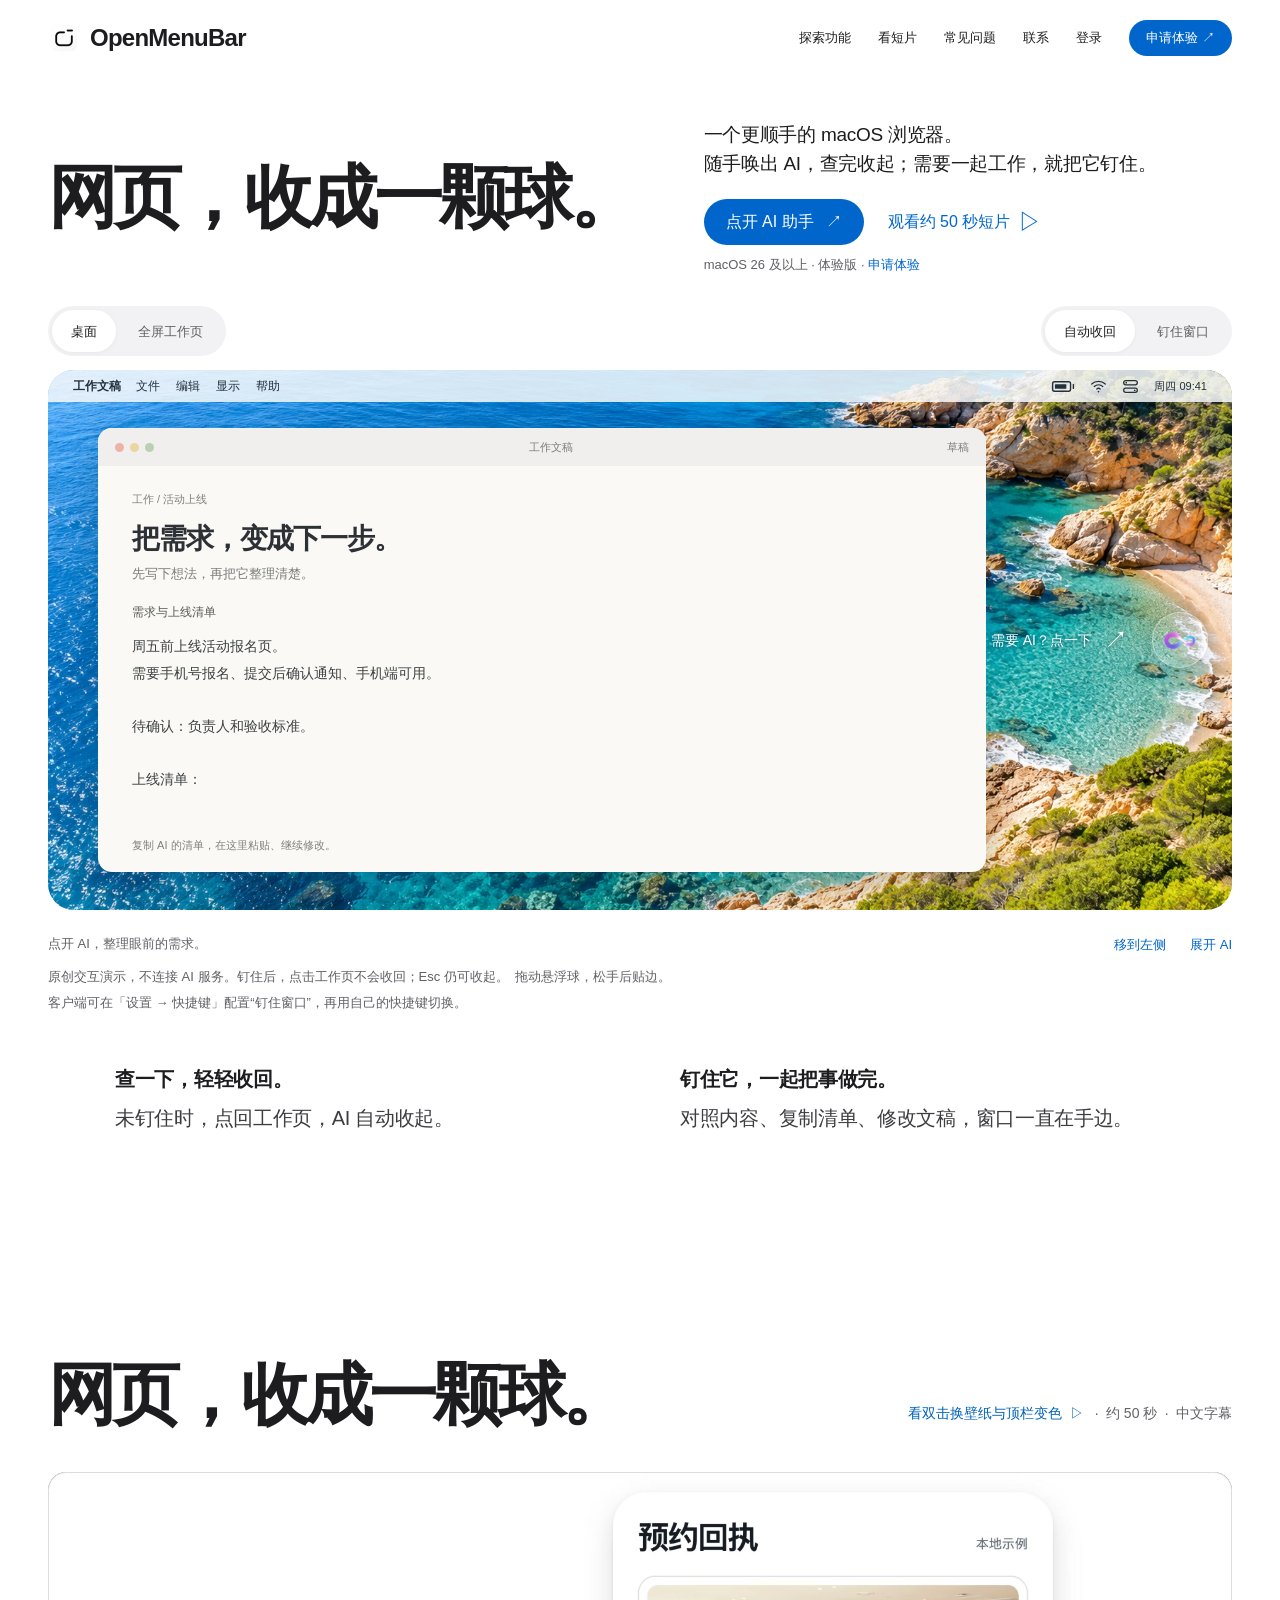
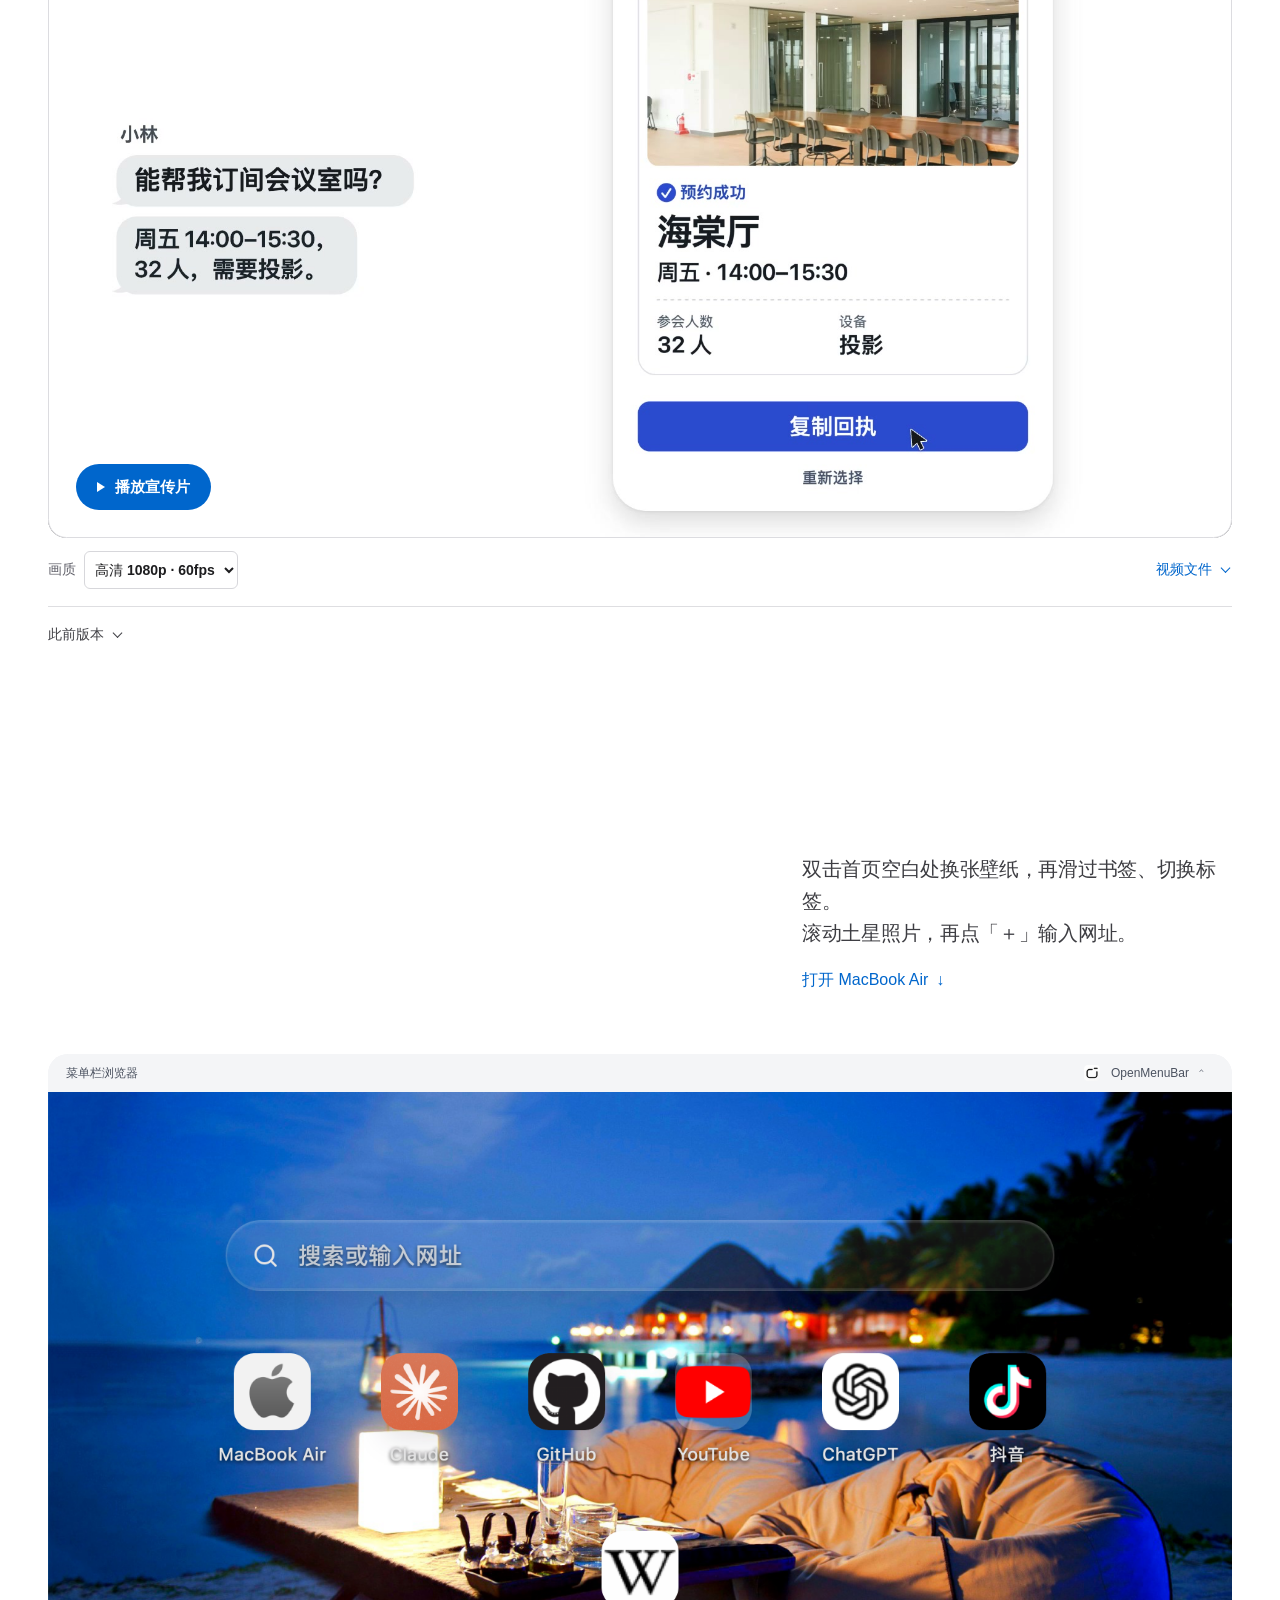
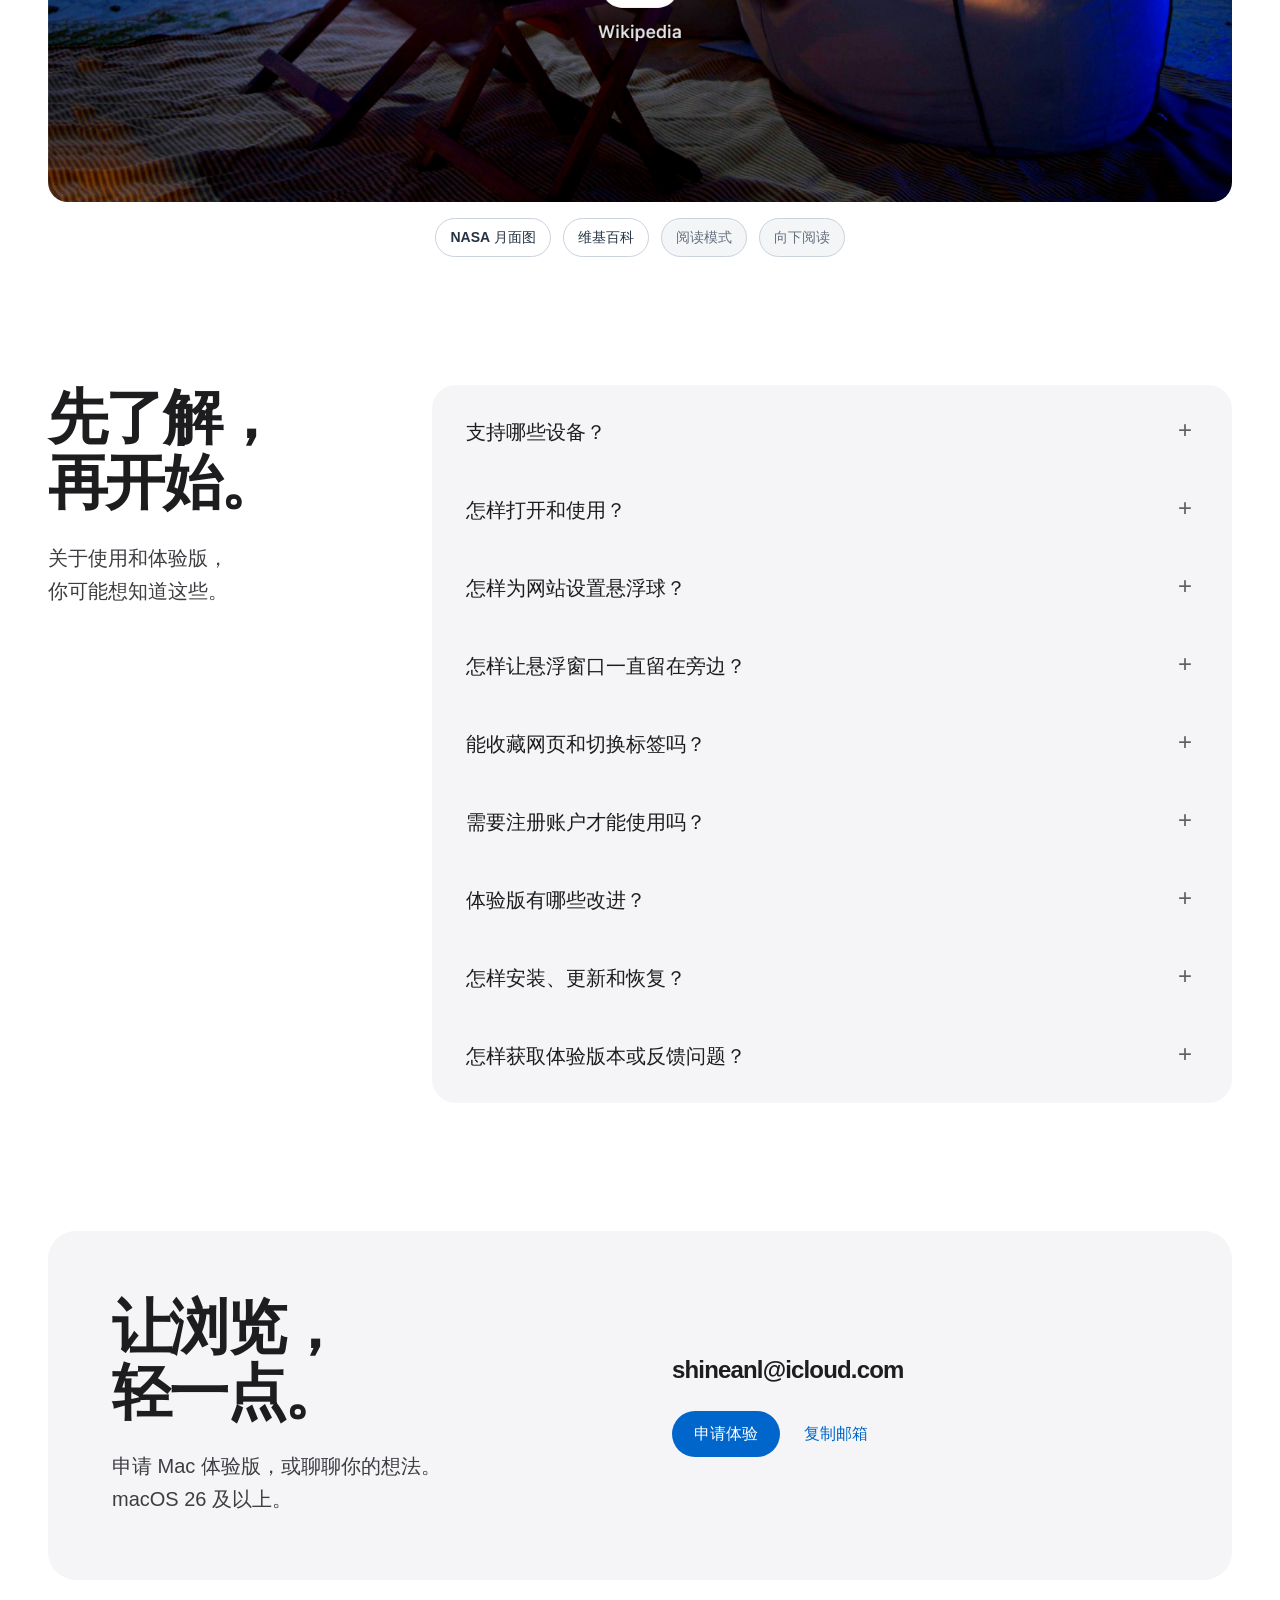
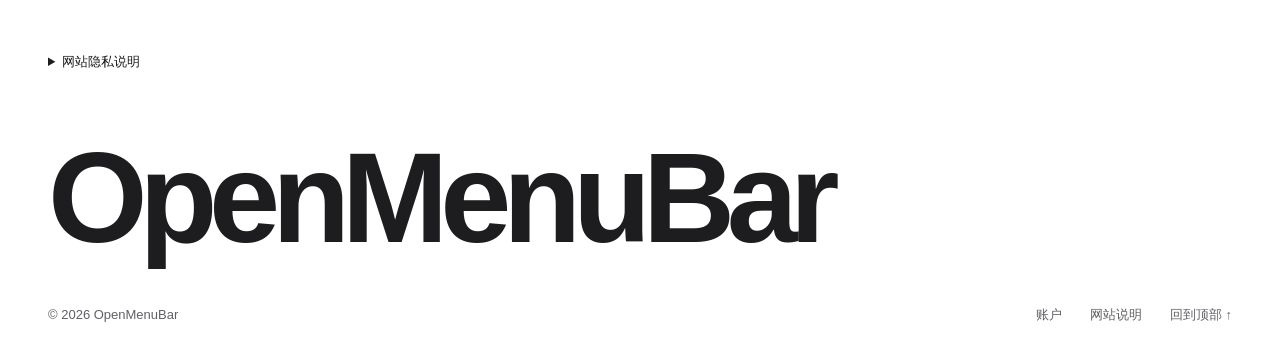
==== index.html @ 86520bb6 "Publish the new film and interactive wallpaper demo" ====
<!doctype html>
<html lang="zh-CN">
<head>
<meta charset="utf-8"><meta name="viewport" content="width=device-width,initial-scale=1">
<script>
// Only a clean-URL reload starts at the top. Hash links and back/forward keep
// the browser's normal behavior; restore its mode before user navigation.
(() => {
  if (location.hash || performance.getEntriesByType('navigation')[0]?.type !== 'reload' || !('scrollRestoration' in history)) return;
  const previous = history.scrollRestoration;
  history.scrollRestoration = 'manual';
  let guarded = true;
  const events = ['pointerdown','touchstart','keydown','wheel','pagehide'];
  const restore = () => {
    guarded = false;
    history.scrollRestoration = previous;
    events.forEach(name => window.removeEventListener(name, restore, true));
  };
  // Keep the reload guard through WebKit's deferred restoration, then release
  // it on the first user action or when leaving; no ongoing timer or scroll hook.
  events.forEach(name => window.addEventListener(name, restore, {capture:true,passive:true}));
  // Chromium can apply a saved reload offset before this head script runs.
  // Correct that one reload only; never override a hash or a user interaction.
  window.addEventListener('pageshow', event => {
    if (guarded && !event.persisted && !location.hash) window.scrollTo({top:0,left:0,behavior:'instant'});
  }, {once:true});
})();
</script>
<title>OpenMenuBar — 网页，收在手边。</title>
<meta name="description" content="一个更顺手的 macOS 浏览器。为常用站点配置悬浮球，需要时展开，用完收起；也可从菜单栏搜索、收藏与切换网页。">
<meta name="theme-color" content="#ffffff"><meta property="og:title" content="OpenMenuBar — 网页，收在手边。"><meta property="og:description" content="轻盈、顺手、少打扰的 macOS 浏览器。">
<link rel="icon" type="image/png" href="assets/app-icon.png?v=5"><meta name="robots" content="index,follow"><meta name="author" content="OpenMenuBar">
<style>
/* Interactive product fragments. These match the current app's visual language. */
.product-window{position:relative;margin:auto;background:#f4f5f7;border-radius:20px;overflow:hidden}
.demo-menubar{height:38px;display:flex;align-items:center;justify-content:space-between;padding:0 18px;background:#f4f5f7;color:#4b5260;font-size:12px}
.demo-menubar b{font-weight:500}.menu-trigger{display:flex;align-items:center;gap:9px;min-height:34px;background:transparent;border:0;border-radius:6px;padding:0 10px;font-size:12px}.menu-trigger:hover{background:#e4e7ec}.menu-trigger img{height:20px;width:20px}
.native-screen{position:relative;aspect-ratio:2.36;overflow:hidden;background:#f5f5f7}.demo-live{position:absolute;inset:0;overflow:hidden;background:#073b88 url('assets/wallpaper.jpg') center/cover no-repeat;transition:opacity .35s,transform .55s var(--ease)}
.native-screen.closed .demo-live{opacity:0;transform:translateY(-24px) scale(.98);pointer-events:none}.closed-label{position:absolute;inset:0;display:flex;align-items:center;justify-content:center;gap:14px;opacity:0;pointer-events:none;color:#526071;font-size:18px;transition:opacity .3s}.closed .closed-label{opacity:1}.closed-label img{width:40px}
.home-view{position:absolute;inset:0;display:flex;align-items:center;flex-direction:column;padding-top:var(--home-search-top,100px);z-index:6}.home-search{position:relative;isolation:isolate;width:min(560px,86%);height:48px;flex:none;display:flex;align-items:center;padding:0 22px 0 18px;gap:12px;border:1px solid rgba(255,255,255,.11);border-radius:24px;color:white;background:rgba(255,255,255,.02);background-image:linear-gradient(180deg,rgba(255,255,255,.025),rgba(255,255,255,.005));box-shadow:inset 0 1px 0 rgba(255,255,255,.05),inset 0 -1px 0 rgba(255,255,255,.08);transition:background-color 180ms ease,border-color 180ms ease,box-shadow 180ms ease} /* taste-skill-ignore: source-matched product UI inside data-ui; retains native surface treatment. */
.home-search::before{content:"";position:absolute;inset:0;z-index:-1;border-radius:inherit;pointer-events:none;background:rgba(255,255,255,.04);-webkit-backdrop-filter:blur(2px) saturate(118%);backdrop-filter:blur(2px) saturate(118%);box-shadow:0 8px 20px rgba(12,18,26,.12),inset 0 1px 1px rgba(255,255,255,.1),inset 0 -1px 1px rgba(0,0,0,.1)} /* taste-skill-ignore: source-matched product UI inside data-ui; retains native surface treatment. */
.home-search::after{content:"";position:absolute;inset:1px;border-radius:23px;pointer-events:none;background:linear-gradient(125deg,rgba(255,255,255,.05),transparent 38%,transparent 68%,rgba(255,255,255,.045));opacity:0;transition:opacity 180ms ease}.home-search>span{display:flex;width:18px;height:18px;flex:none;opacity:.82}.home-search svg{width:18px;height:18px;filter:drop-shadow(0 1px 2px #0006)}.home-search input{position:relative;z-index:1;background:transparent;border:0;outline:none;width:100%;height:100%;font:500 16px -apple-system,BlinkMacSystemFont,"PingFang SC",sans-serif;color:#fffffff5;caret-color:white;text-shadow:0 1px 3px #000b}.home-search input::placeholder{color:#ffffffd1;opacity:1;text-shadow:0 1px 3px #000a}.home-search:focus-within{border-color:#ffffff60;background-color:#ffffff0a;box-shadow:0 10px 26px #0c121a1f,inset 0 1px 1px #ffffff24}.home-search:focus-within::after{opacity:1} /* taste-skill-ignore: source-matched product UI inside data-ui; retains native surface treatment. */
.home-bookmarks{position:relative;width:min(580px,90%);display:flex;flex-wrap:wrap;align-items:flex-start;justify-content:center;gap:44px 16px;padding-top:14px;margin-top:28px}.home-bookmark{position:relative;flex:0 0 calc((100% - 80px)/6);min-width:0;border:0;background:transparent;color:white;padding:0;display:flex;align-items:center;flex-direction:column;gap:8px;font-size:12px;line-height:16px;text-shadow:0 1px 3px #000b;font-weight:500}.home-bookmark .icon-tile{width:52px;height:52px;flex:none;border-radius:14px;background:#ffffff38;display:grid;place-items:center;overflow:hidden;transform-origin:center bottom;box-shadow:0 8px 22px #1a162a1a}.home-bookmark img{display:block;width:100%;height:100%;border-radius:inherit;object-fit:cover;pointer-events:none}.home-bookmark:focus-visible{outline:0}.home-bookmark:focus-visible .icon-tile{outline:3px solid white;outline-offset:5px} /* taste-skill-ignore: source-matched product UI inside data-ui; retains native surface treatment. */
.demo-live.browsing .home-view{visibility:hidden;pointer-events:none}.demo-live.returning .home-view{visibility:visible;pointer-events:auto}.demo-live:not(.browsing) .demo-topbar,.demo-live:not(.browsing)>.preview-page{visibility:hidden}.demo-live.returning .home-search::before{-webkit-backdrop-filter:none;backdrop-filter:none} /* taste-skill-ignore: source-matched product UI inside data-ui; retains native surface treatment. */
.preview-page{position:absolute;inset:0;background:#fafbfe;display:flex;flex-direction:column;justify-content:center;align-items:center;text-align:center}.preview-page>.page-logo{width:54px;height:54px;border-radius:12px;object-fit:contain}.preview-page h3{font-size:28px;font-weight:600;letter-spacing:-.04em;margin:20px 0 12px}.preview-page p{font-size:15px;line-height:1.8;color:#526071;margin:0}.demo-query{border:1px solid #e4e8f0;background:white;border-radius:20px;color:#526071;font-size:14px;max-width:66%;width:470px;margin-top:24px;text-align:left;padding:18px} /* taste-skill-ignore: source-matched product UI inside data-ui; retains native surface treatment. */
.demo-topbar{position:absolute;top:0;left:0;right:0;height:32px;display:flex;align-items:flex-start;gap:12px;padding:4px 15px;background:#f4f6fbf5;border-bottom:1px solid #e5eaf3;z-index:4}.demo-topbar .home-return{border:0;background:#e8edf5;border-radius:50%;font-size:15px;width:25px;height:25px;flex:none;padding:0}.dock-rail{--unit:24;--gap:5;display:flex;align-items:flex-start;gap:calc(var(--gap)*1px);height:46px;width:182px;flex:none;position:relative}.dock-item{height:calc(var(--unit)*1.8px);width:calc(var(--unit)*1px);padding:0;border:0;background:transparent;position:relative;flex:none;isolation:isolate;transform-origin:0 0}.dock-bg{position:absolute;top:0;left:50%;width:calc(var(--unit)*1px);height:calc(var(--unit)*1px);transform:translateX(-50%);background:#e1e5edaa;border:1px solid #c9d2e355;border-radius:50%;z-index:-1;transform-origin:50% 0}.dock-item img{position:absolute;top:calc(var(--unit)*.166666px);left:50%;width:calc(var(--unit)*.666666px);height:calc(var(--unit)*.666666px);border-radius:22%;transform:translateX(-50%);object-fit:contain;transform-origin:50% 0}.dock-item::after{content:attr(data-name);position:absolute;top:calc(var(--unit)*1.74px);left:50%;transform:translateX(-50%) scaleX(var(--dock-inverse,1));font-size:12px;color:#52627c;opacity:0;white-space:nowrap;pointer-events:none;transition:opacity .2s}.dock-item:hover::after,.dock-item:focus-visible::after{opacity:1}.dock-flash{position:absolute;inset:0;border-radius:50%;background:white;opacity:0}.dock-item.pressed .dock-flash{animation:dockPress .2s ease-in-out}.demo-topbar .dock-rail,.demo-topbar .dock-item{height:calc(var(--unit)*1px)}.demo-topbar .dock-bg{top:calc(var(--unit)*.5px);transform:translate(-50%,-50%);transform-origin:50% 50%}.demo-topbar .dock-item img{transform-origin:50% 50%}.demo-tab{display:flex;align-items:center;gap:7px;max-width:180px;min-width:110px;height:26px;border-radius:16px;padding:0 13px;background:white;color:#314460;font-size:12px;box-shadow:0 1px 3px #20385912}.demo-tab img{width:15px;height:15px}.demo-tab small{margin-left:auto;color:#8b97ab} /* taste-skill-ignore: source-matched product UI inside data-ui; retains native surface treatment. */
.motion-preview{background:#f5f5f7;position:relative;overflow:hidden;color:#1d1d1f;border-radius:24px}.motion-chrome{padding:42px 48px 28px;min-height:210px;background:#e9ecf1;display:flex;align-items:flex-start;gap:28px;position:relative}.motion-chrome .dock-rail{--unit:70;--gap:14;width:480px;height:140px}.motion-chrome .dock-item::after{font-size:14px}.motion-tab-tray{flex:1;min-width:0;display:flex;gap:14px;margin-top:10px;overflow:hidden;align-items:center;min-height:58px}.motion-tab{white-space:nowrap;display:flex;align-items:center;gap:12px;padding:15px 24px;border-radius:30px;font-size:16px;background:white}.motion-tab img{width:25px;height:25px;object-fit:contain;border-radius:6px}.motion-plus{color:#677386;font-size:24px;flex:none}.motion-content{display:flex;justify-content:space-between;align-items:center;gap:30px;padding:48px;min-height:220px;background:#fafafa}.motion-content h3{font-size:32px;letter-spacing:-.035em;font-weight:600;margin:0 0 12px}.motion-content p{font-size:17px;line-height:1.75;color:#526071;margin:0}.motion-content .motion-logo{width:88px;height:88px;border-radius:22px;object-fit:contain}.motion-pointer{position:absolute;top:0;left:0;width:24px;height:33px;z-index:4;pointer-events:none;filter:drop-shadow(1px 2px 1px white);opacity:0;transform-origin:top left}.motion-pointer svg{display:block;width:100%;height:100%}.motion-tab-tray .motion-tab[hidden]{display:none} /* taste-skill-ignore: source-matched product UI inside data-ui; retains native surface treatment. */
.feature-view{width:100%;animation:chapterIn .45s var(--ease) backwards}.feature-view[hidden]{display:none}.feature-shot{display:block;width:100%;border-radius:14px}.small-home{max-width:none;aspect-ratio:1.94;object-fit:cover;object-position:top;margin:auto}.key-row{display:flex;gap:10px;align-items:center;justify-content:center;margin-bottom:32px}.key{display:inline-flex;align-items:center;justify-content:center;min-width:54px;height:52px;background:white;border:1px solid #e1e4eb;box-shadow:0 3px 0 #e1e4eb;border-radius:9px;font-size:21px}.key-row p{font-size:16px;margin-left:9px}.bookmark-strip{display:flex;gap:18px;justify-content:center;margin-bottom:32px}.bookmark{background:white;border-radius:16px;width:68px;height:68px;display:flex;align-items:center;justify-content:center}.bookmark img{width:48px;height:48px;object-fit:contain;border-radius:12px}.workspace{background:white;border-radius:14px;overflow:hidden}.inline-brand-row{display:flex;align-items:center;gap:13px;background:#e9edf4;padding:14px 20px}.inline-brand-row img{width:26px;height:26px;object-fit:contain;border-radius:6px}.mini-tabs{display:flex;gap:6px;padding:12px 18px;background:#f4f5f7}.mini-tabs button{font-size:15px;min-height:40px;border:0;background:transparent;border-radius:6px;padding:8px 16px}.mini-tabs button[aria-selected=true]{background:white;color:#0066cc}.workspace-page{padding:40px 30px;min-height:240px}.workspace-page h3{font-size:28px;letter-spacing:-.04em;margin:14px 0 12px}.workspace-page p{font-size:17px;line-height:1.8;color:#526071;margin:0}.slide-outgoing{pointer-events:none!important}.page-scrolling .home-search::before,.hero-offscreen .home-search::before{-webkit-backdrop-filter:none;backdrop-filter:none} /* taste-skill-ignore: source-matched product UI inside data-ui; retains native surface treatment. */
@keyframes dockPress{0%,100%{opacity:0}18%{opacity:.3}}@keyframes chapterIn{from{opacity:0;transform:translateY(12px)}to{opacity:1;transform:none}}
@media(max-width:760px){.product-window{border-radius:14px}.native-screen{aspect-ratio:1.3}.demo-live{background-position:54% center}.home-search{width:86%;height:42px;padding:0 14px;gap:9px}.home-search input{font-size:14px}.home-bookmarks{gap:32px 16px;margin-top:22px}.home-bookmark{flex-basis:calc((100% - 48px)/4);font-size:11px;gap:7px}.home-bookmark .icon-tile{width:42px;height:42px;border-radius:11px}.demo-menubar{font-size:10px;padding:0 9px}.demo-menubar b{font-size:10px}.menu-trigger{font-size:10px;gap:4px;padding:0 4px;min-height:36px}.menu-trigger img{width:17px;height:17px}.demo-topbar{height:36px;padding:6px 8px;gap:6px}.demo-topbar .dock-rail{--unit:20;--gap:4;width:140px}.demo-topbar .home-return{width:24px;height:24px;font-size:14px}.demo-tab{font-size:10px;min-width:68px;height:24px;padding:0 8px;gap:4px}.demo-tab img{width:12px;height:12px}.preview-page>.page-logo{width:36px;height:36px;border-radius:9px}.preview-page h3{font-size:21px;margin:13px 0 9px;max-width:90%}.preview-page p{font-size:12px;max-width:87%}.demo-query{padding:10px;font-size:11px;margin-top:14px;max-width:84%;border-radius:13px}.closed-label{font-size:14px}.closed-label img{width:30px}.motion-preview{border-radius:18px}.motion-chrome{padding:28px 20px 20px;gap:10px;flex-wrap:wrap;min-height:190px}.motion-chrome .dock-rail{--unit:40;--gap:9;width:285px;height:88px}.motion-chrome .dock-item::after{font-size:12px}.motion-tab-tray{flex-basis:100%;margin:0;min-height:40px;padding-left:3px}.motion-tab{font-size:13px;padding:9px 14px}.motion-tab img{width:18px;height:18px}.motion-content{padding:28px 24px;gap:16px;min-height:180px}.motion-content h3{font-size:23px;line-height:1.25}.motion-content p{font-size:14px}.motion-content .motion-logo{width:48px;height:48px;border-radius:12px}.key-row{margin-bottom:24px;gap:8px;flex-wrap:wrap}.key-row p{font-size:13px;margin-left:4px}.key{min-width:44px;height:44px;font-size:18px}.bookmark{width:52px;height:52px}.bookmark img{width:38px;height:38px}.bookmark-strip{gap:14px;margin-bottom:24px}.workspace-page{padding:28px 22px;min-height:220px}.workspace-page h3{font-size:24px}.workspace-page p{font-size:15px}.small-home{aspect-ratio:1.45}}
@media(prefers-reduced-motion:reduce){.demo-live,.home-view,.dock-item,.dock-item img,.dock-bg,.motion-tab-tray,.closed-label{transition:none!important}.motion-pointer{display:none!important}.feature-view{animation:none}}
</style>
<link rel="canonical" href="https://funning0423.github.io/openmenubar-site/"><meta property="og:url" content="https://funning0423.github.io/openmenubar-site/"><meta property="og:type" content="website"><meta property="og:locale" content="zh_CN"><meta property="og:image" content="https://funning0423.github.io/openmenubar-site/assets/wallpaper-poster.jpg?v=328a9021fe"><meta property="og:image:alt" content="OpenMenuBar 产品短片：随手唤出 AI，钉住窗口，继续工作。"><meta name="twitter:card" content="summary_large_image"><link rel="stylesheet" href="refresh.css?v=16"><link rel="stylesheet" href="assets/film-player.css?v=08c5ec2693">
<link rel="stylesheet" href="assets/orb-demo.css?v=54">
<link rel="stylesheet" href="assets/moon-preview.css?v=f412bdb12c">
</head>
<body id="top">
<noscript><style>.copy-email,[data-orb-open],.orb-scene-controls,.orb-demo-controls,.orb-launcher,.orb-invitation,.orb-pin-help{display:none}</style><p class="noscript-notice wrap">当前为静态预览。仍可观看短片、阅读功能和通过邮箱申请体验。</p></noscript>
<a class="skip" href="#main">跳到正文</a>
<div class="wrap"><header><a class="brand" href="#top" aria-label="OpenMenuBar 首页"><img src="assets/app-icon.png?v=5" alt="" width="33" height="33">OpenMenuBar</a><nav aria-label="主导航"><a class="desktop-nav" href="#features">探索功能</a><a href="#film">看短片</a><a class="desktop-nav" href="#faq">常见问题</a><a class="desktop-nav" href="#contact">联系</a><a href="https://openmenubar-mac.funning0423.chatgpt.site/account" target="_top">登录</a><a class="nav-cta desktop-nav" href="mailto:shineanl@icloud.com?subject=OpenMenuBar%20%E4%BD%93%E9%AA%8C%E7%94%B3%E8%AF%B7">申请体验 ↗</a></nav></header></div>
<main id="main">
<section class="hero orb-hero wrap" aria-labelledby="hero-title">
  <div class="entry hero-heading"><h1 id="hero-title"><span>网页，</span><wbr><span>收成一颗球。</span></h1><div class="hero-copy">
    <p class="intro">一个更顺手的 macOS 浏览器。<br>随手唤出 AI，查完收起；需要一起工作，就把它钉住。</p>
    <div class="actions"><button class="button" type="button" data-orb-open>点开 AI 助手 <span aria-hidden="true">↗</span></button><a class="text-link" href="#film">观看约 50 秒短片 <span class="play-symbol" aria-hidden="true">▷</span></a></div>
    <p class="release-note">macOS 26 及以上 · 体验版 · <a href="#contact">申请体验</a></p>
  </div></div>
  <div class="orb-scene-controls" aria-label="演示控制">
    <div class="orb-control-group" role="group" aria-label="工作场景"><button type="button" data-orb-scene="desktop" aria-pressed="true">桌面</button><button type="button" data-orb-scene="fullscreen" aria-pressed="false">全屏工作页</button></div>
    <div class="orb-control-group" role="group" aria-label="窗口行为"><button type="button" data-orb-mode="auto" aria-pressed="true">自动收回</button><button type="button" data-orb-mode="pinned" aria-pressed="false">钉住窗口</button></div>
  </div>
  <div class="orb-stage" id="orb-stage" data-ui data-orb-state="closed" data-orb-side="right" data-orb-scene="desktop" data-orb-pinned="false" aria-label="在工作场景中使用悬浮 AI 网页">
    <div class="orb-desktop-bar" aria-hidden="true"><div class="orb-menu-left"><span class="orb-menu-app">工作文稿</span><span class="orb-menu-items"><span>文件</span><span>编辑</span><span>显示</span><span>帮助</span></span></div><div class="orb-menu-status"><svg viewBox="0 0 24 18" class="orb-battery"><rect x="1" y="4" width="19" height="10" rx="2"/><path d="M23 7v4"/><rect x="3.5" y="6.5" width="12" height="5" rx=".6" fill="currentColor" stroke="none"/></svg><svg viewBox="0 0 20 20"><path d="M2 7a12 12 0 0 1 16 0M5 10a7.5 7.5 0 0 1 10 0M8 13a3 3 0 0 1 4 0"/><circle cx="10" cy="16" r="1" fill="currentColor" stroke="none"/></svg><svg viewBox="0 0 20 20"><rect x="2" y="3" width="16" height="5" rx="2.5"/><circle cx="5" cy="5.5" r="1" fill="currentColor" stroke="none"/><rect x="2" y="12" width="16" height="5" rx="2.5"/><circle cx="15" cy="14.5" r="1" fill="currentColor" stroke="none"/></svg><span class="orb-menu-time">周四 09:41</span></div></div>
    <section class="orb-document" id="orb-document" aria-label="可编辑的工作文稿">
      <div class="orb-work-chrome"><span class="orb-window-dots" aria-hidden="true"><i></i><i></i><i></i></span><span>工作文稿</span><span>草稿</span></div>
      <div class="orb-work-content"><p class="orb-work-breadcrumb">工作 / 活动上线</p><h2>把需求，变成下一步。</h2><p class="orb-work-intro">先写下想法，再把它整理清楚。</p>
        <label for="orb-draft" class="orb-draft-label">需求与上线清单</label>
        <textarea id="orb-draft" spellcheck="false" aria-label="可编辑的需求与上线清单">周五前上线活动报名页。
需要手机号报名、提交后确认通知、手机端可用。

待确认：负责人和验收标准。

上线清单：
</textarea>
        <p class="orb-work-footer">复制 AI 的清单，在这里粘贴、继续修改。</p>
      </div>
    </section>
    <button type="button" class="orb-launcher" id="orb-launcher" aria-label="展开 ChatGPT 对话演示" aria-controls="orb-web" aria-expanded="false"><span class="orb-glyph" aria-hidden="true"></span></button>
    <span class="orb-invitation" aria-hidden="true">需要 AI？点一下 <span>↗</span></span>
    <div class="orb-shell" id="orb-web" role="region" aria-label="ChatGPT 移动网页结构演示" aria-hidden="true" hidden inert>
      <div class="orb-chat-header"><strong>ChatGPT <span aria-hidden="true">⌄</span></strong><span class="orb-chat-mark" aria-hidden="true">演示对话</span></div>
      <div class="orb-reading" id="orb-reading" tabindex="0" aria-label="可滚动的原创 AI 对话">
        <div class="orb-conversation" id="orb-conversation">
          <div class="orb-message orb-message-user"><p>周五前上线活动报名页，需要手机号报名、确认通知和手机适配。把需求整理成上线清单，并列出待确认的问题。</p></div>
          <div class="orb-message orb-message-assistant"><div id="orb-copy-source"><p>可以，先把需求拆成四项：</p>
            <ol id="orb-checklist"><li><strong>页面内容</strong><span>时间、地点与报名说明。</span></li><li><strong>报名表单</strong><span>手机号必填与格式校验。</span></li><li><strong>成功通知</strong><span>确认文案与发送方式。</span></li><li><strong>上线验收</strong><span>检查手机端报名全流程。</span></li></ol>
            <h3>上线前再确认</h3><ul><li>各项任务由谁负责？</li><li>报名数据保存在哪里？</li><li>具体上线时间和验收人是谁？</li></ul>
            </div><button type="button" id="orb-copy" class="orb-copy" aria-label="复制上线清单"><svg viewBox="0 0 24 24" aria-hidden="true" fill="none" stroke="currentColor" stroke-width="1.6"><rect x="8" y="8" width="12" height="13" rx="2"/><path d="M16 8V5a2 2 0 0 0-2-2H5a2 2 0 0 0-2 2v9a2 2 0 0 0 2 2h3"/></svg><span>复制清单</span></button>
          </div>
        </div>
      </div>
      <form class="orb-composer" id="orb-chat-form"><label for="orb-chat-input" class="visually-hidden">补充需求，保存到演示对话</label><textarea id="orb-chat-input" rows="1" placeholder="补充需求…" maxlength="600" aria-describedby="orb-demo-note"></textarea><button type="submit" id="orb-send" aria-label="发送到演示对话" disabled><svg viewBox="0 0 24 24" aria-hidden="true" fill="none" stroke="currentColor" stroke-width="2" stroke-linecap="round" stroke-linejoin="round"><path d="M12 19V5M6 11l6-6 6 6"/></svg></button></form>
    </div>
  </div>
  <div class="orb-demo-controls"><p id="orb-demo-status" role="status" aria-live="polite">点开 AI，整理眼前的需求。</p><div><button type="button" id="orb-side">移到左侧</button><button type="button" id="orb-toggle">展开 AI</button></div></div>
  <p class="orb-demo-note" id="orb-demo-note">原创交互演示，不连接 AI 服务。钉住后，点击工作页不会收回；Esc 仍可收起。<span class="orb-drag-note">拖动悬浮球，松手后贴边。</span></p>
  <p class="orb-pin-help">客户端可在「设置 → 快捷键」配置“钉住窗口”，再用自己的快捷键切换。</p>
  <noscript><p class="orb-static-note">当前显示静态预览。你仍可观看短片、阅读功能，或<a href="#contact">申请体验</a>。</p></noscript>
</section>
<div class="orb-benefits wrap"><p><strong>查一下，轻轻收回。</strong>未钉住时，点回工作页，AI 自动收起。</p><p><strong>钉住它，一起把事做完。</strong>对照内容、复制清单、修改文稿，窗口一直在手边。</p></div>

<section class="film-section" id="film" aria-labelledby="film-title">
<div class="film-inner wrap">
  <div class="film-heading">
    <h2 class="reveal" id="film-title">网页，收成一颗球。</h2>
    <p><button class="film-chapter" type="button" data-film-chapter="24.54">看双击换壁纸与顶栏变色 <span aria-hidden="true">▷</span></button><span aria-hidden="true"> · </span>约 50 秒<span aria-hidden="true"> · </span>中文字幕</p>
  </div>
  <div class="film-shell reveal">
    <video id="product-film" data-opening-duration="4.173857" data-ai-end="21.905286" data-duration-label="约 50 秒" controls playsinline webkit-playsinline preload="none" poster="assets/wallpaper-poster.jpg?v=328a9021fe" aria-label="OpenMenuBar 宣传片。打开悬浮网页预约会议室，双击更换首页壁纸，再滑过书签、切换网页，看土星环影从顶栏下穿过。"><source src="assets/openmenubar-wallpaper-hd.mp4?v=0477f7392b" data-desktop-src="assets/openmenubar-wallpaper-4k.mp4?v=a91fa8672d" data-mobile-src="assets/openmenubar-wallpaper-hd.mp4?v=0477f7392b" type="video/mp4"><track kind="subtitles" src="assets/wallpaper.zh.vtt?v=1feee5fb19" srclang="zh" label="中文字幕"><p>你的浏览器暂不支持视频，请<a href="assets/openmenubar-wallpaper-4k.mp4?v=a91fa8672d" download>下载产品短片</a>。</p></video>
    <div class="film-start" hidden>
      <button id="film-play" type="button" aria-label="播放约 50 秒宣传片"><span class="film-triangle" aria-hidden="true"></span>播放宣传片</button>
    </div>
  </div>
  <p id="film-load-status" class="film-load-status" role="status" aria-live="polite" hidden></p>
  <div class="film-toolbar">
    <span id="film-quality" hidden aria-hidden="true"></span>
    <label class="film-resolution">画质 <select id="film-resolution" aria-label="视频清晰度"><option value="hd" selected>高清 1080p · 60fps</option><option value="4k">原画 4K · 90fps</option></select></label>
    <details class="film-file-options">
      <summary>视频文件</summary>
      <div class="film-file-links">
        <a href="assets/openmenubar-wallpaper-4k.mp4?v=a91fa8672d" download="OpenMenuBar-Wallpaper-4K90.mp4">下载 4K 视频 <span aria-hidden="true">↓</span></a>
        <a href="assets/openmenubar-wallpaper-hd.mp4?v=0477f7392b">直接播放 1080p <span aria-hidden="true">↗</span></a>
      </div>
    </details>
  </div>
<details id="full-film" class="film-archive">
  <summary>此前版本</summary>
  <div class="film-file-links">
    <a href="assets/openmenubar-film-mobile.mp4?v=57c2">播放上一版 · 1080p</a>
    <a href="assets/openmenubar-film.mp4?v=57c2">播放上一版 · 4K</a>
  </div>
</details>
</div></section>
<section class="menubar-section section wrap" id="features" aria-labelledby="features-title"><div class="section-heading"><h2 class="reveal" id="features-title">收起网页，<br>回来接着读。</h2><div class="menubar-intro"><p>双击首页空白处换张壁纸，再滑过书签、切换标签。<br>滚动土星照片，再点「＋」输入网址。</p><a class="text-link" href="#native-screen" data-menu-demo>打开 MacBook Air <span aria-hidden="true">↓</span></a></div></div>
<div class="hero-stage"><div class="product-window" data-ui aria-label="菜单栏浏览器交互预览"><div class="demo-menubar"><b>菜单栏浏览器</b><button class="menu-trigger" id="menu-trigger" aria-expanded="true" aria-controls="native-screen"><img src="assets/app-icon.png?v=5" alt="">OpenMenuBar <span aria-hidden="true">⌃</span></button></div><div class="native-screen" id="native-screen" tabindex="-1"><div class="demo-live" id="hero-demo" data-home-state="home"><div class="moon-stage">
<div class="moon-home" tabindex="0" role="group" aria-label="浏览器首页。双击空白处或按回车换壁纸。"><form id="demo-search"><input id="q" aria-label="搜索或输入网址" type="text" autocomplete="off" spellcheck="false" enterkeyhint="go"></form><nav class="moon-bookmarks" aria-label="主页入口"></nav></div>
<div class="moon-page" hidden><div class="moon-bar" role="toolbar" aria-label="网页标签"></div><div class="moon-body" tabindex="0" role="region" aria-label="网页内容"><div class="moon-content"></div></div></div>
</div></div><div class="closed-label"><img src="assets/app-icon.png?v=5" alt="">点右上角图标，接着读。</div></div></div></div>
<div class="moon-actions" role="group" aria-label="交互演示操作"><button type="button" data-moon="nasa">NASA 月面图</button><button type="button" data-moon="wiki">维基百科</button><button type="button" data-moon="reader" aria-pressed="false" disabled>阅读模式</button><button type="button" data-moon="next" disabled>向下阅读</button><a id="moon-original" hidden target="_blank" rel="noopener noreferrer">打开原网页 ↗</a></div><p class="visually-hidden" id="moon-status" aria-live="polite"></p></section>
<section class="launch-section wrap" id="faq" aria-labelledby="faq-title"><div class="faq-heading"><h2 class="reveal" id="faq-title">先了解，<br>再开始。</h2><p>关于使用和体验版，<br>你可能想知道这些。</p></div><div class="faq-list"><details><summary>支持哪些设备？</summary><p>OpenMenuBar 适用于 macOS 26 及以上，目前面向 Mac。</p></details><details><summary>怎样打开和使用？</summary><p>点击菜单栏图标即可打开或收起浏览器。输入关键词或网址开始浏览；也可以在设置中自定义快捷键，或启用悬浮球。</p></details><details><summary>怎样为网站设置悬浮球？</summary><p>右键菜单栏图标 → 设置 →「悬浮球」→「添加站点」，填写名称与网址，再将该站点的「打开方式」设为「悬浮球」，即可在屏幕边缘显示入口。点开访问该站点，收起后保留当前页面；也可以拖动位置、设置专属快捷键或更换头像。每颗悬浮球对应一个已配置的站点。</p></details><details><summary>怎样让悬浮窗口一直留在旁边？</summary><p>在「设置 → 快捷键」中为“钉住窗口”配置自己的组合键；默认没有快捷键。展开悬浮网页后使用该组合键即可切换钉住状态。钉住后点击其他应用不会收回，仍可按 Esc 主动收起。</p></details><details><summary>能收藏网页和切换标签吗？</summary><p>可以。常用网页可从主页与顶栏快速打开。右键选择“从主页移除”会保留收藏；选择“删除书签”则会先确认。移除的图标可以从书签管理添加回来。</p></details><details><summary>需要注册账户才能使用吗？</summary><p>不需要。浏览、收藏和下载可以直接使用。账户入口支持使用 ChatGPT 登录，也可在登录页用邮箱注册；首次授权会创建 OpenMenubar 账户。目前不提供微信或手机验证码登录，也暂不提供云同步。</p></details><!-- shared-release:start --><details id="release-notes"><summary>体验版有哪些改进？</summary><p>2.0.4 · 2026-10-25</p><p>修复退出后再次进入无痕时可能保留上次 Cookie 和本地存储的问题。</p><p>修复无痕状态下清除普通浏览资料的网站数据未实际生效的问题，并明确清理范围。</p><p>补齐真实文件上传与客户端原生操作流程的安装版验证。</p><p>普通公共 HTTPS 外语网页默认自动翻译，支持按网站关闭；无痕与本地页面仅手动。</p><p>工作空间支持重命名和确认删除；覆盖需确认，打开前自动保存最近一次网址恢复点。</p><p>工作空间损坏时保护原件并恢复有效备份；资料变化、重名或超过 50 个时停止写入。</p><p>反馈通过可审阅的邮件草稿发送，也可复制完整内容。</p><p>体验版：要求 macOS 26 或以上。正式签名、公证和公共自动更新尚未就绪；暂不提供云同步。工作空间不保存表单或页面状态。</p></details><details id="install-help"><summary>怎样安装、更新和恢复？</summary><p>请先通过邮箱申请体验，确认版本与安装说明后，将应用放入“应用程序”并打开。当前尚未提供公开下载和公共自动更新，获取新版本请联系支持邮箱。遇到系统安全提示时，请联系支持确认安装包来源。</p><p>更新前请保存重要网页地址并完成表单操作。如新版本无法启动，请联系支持获取适配的旧版；不要删除应用资料。工作空间打开前可以先保存当前标签；它只保存网址和顺序，不保存表单或页面状态。</p><p>问题反馈请附产品版本、macOS 版本及复现步骤；发送前检查内容，避免包含密码、Cookie 或私人网页。</p></details><!-- shared-release:end --><details><summary>怎样获取体验版本或反馈问题？</summary><p>请联系 <a href="mailto:shineanl@icloud.com?subject=OpenMenuBar%20%E4%BD%93%E9%AA%8C%E7%94%B3%E8%AF%B7">shineanl@icloud.com</a> 获取体验信息。反馈问题时，附上 macOS 版本、产品版本和复现步骤，会更方便定位。</p></details></div></section>
<section class="contact-section wrap" id="contact" aria-labelledby="contact-title"><div><h2 id="contact-title">让浏览，<br>轻一点。</h2><p>申请 Mac 体验版，或聊聊你的想法。<br>macOS 26 及以上。</p></div><div class="contact-card"><a class="email-address" href="mailto:shineanl@icloud.com?subject=OpenMenuBar%20%E4%BD%93%E9%AA%8C%E7%94%B3%E8%AF%B7">shineanl@icloud.com</a><div class="contact-actions"><a class="button" href="mailto:shineanl@icloud.com?subject=OpenMenuBar%20%E4%BD%93%E9%AA%8C%E7%94%B3%E8%AF%B7">申请体验</a><button class="copy-email" type="button">复制邮箱</button></div><p class="copy-status" role="status" aria-live="polite"></p></div></section>

<section class="site-info wrap" aria-label="网站说明"><details id="privacy"><summary>网站隐私说明</summary><p>介绍页没有广告或行为统计。账户为可选功能，本地核心功能无需登录。身份验证由 ChatGPT 提供；设备授权后保存身份标识、昵称、邮箱及最长 30 天的会话，令牌以摘要保存。账户不提供浏览数据云同步，iCloud 独立且依赖构建权限。托管服务处理连接所需的技术记录。</p><p>网页翻译可能向 Google 发送合格的可见文本。普通公共 HTTPS 外语网页默认自动，可按网站关闭；无痕和本地页面仅手动。输入框、密码与 Cookie 不发送。</p><p>客户端与网页账户登出为不同操作。目前没有自助导出、账户资料删除或设备管理界面，相关请求请联系支持，需核对身份和处理权限。账户资料没有自动到期删除机制。</p><p class="third-party-note">演示中的 GPT、Claude、GitHub、抖音为第三方网页示例，其名称和标识属于各自权利人，不表示官方合作或背书。</p><p>影片使用产品素材与独立预览制作，非客户端录屏。</p><p>影片配乐：<a href="https://mixkit.co/free-stock-music/tag/technology/" target="_blank" rel="noopener noreferrer">Close Up — Michael Ramir C. / Mixkit</a>，依据 <a href="https://mixkit.co/license/modal/musicFree/" target="_blank" rel="noopener noreferrer">Mixkit Stock Music Free License</a> 使用。</p></details></section></main><footer class="footer wrap"><a class="footer-wordmark" href="#top">OpenMenuBar</a><div class="footer-bottom"><span>© 2026 OpenMenuBar</span><div><a href="https://openmenubar-mac.funning0423.chatgpt.site/account" target="_top">账户</a><a href="#privacy">网站说明</a><a href="#top">回到顶部 ↑</a></div></div></footer>
<script>
'use strict';document.documentElement.classList.add('js');
const reduced=window.matchMedia('(prefers-reduced-motion: reduce)');
const observer=new IntersectionObserver(entries=>{for(const e of entries){if(e.isIntersecting){e.target.classList.add('in');observer.unobserve(e.target);}}},{threshold:.12});document.querySelectorAll('.reveal').forEach(e=>observer.observe(e));
const dockControllers=[];
document.querySelectorAll('[data-dock]').forEach(rail=>{
  const buttons=[...rail.querySelectorAll('.dock-item')],backgrounds=buttons.map(b=>b.querySelector('.dock-bg')),icons=buttons.map(b=>b.querySelector('img')),sibling=rail.nextElementSibling;
  let scales=buttons.map(()=>1),targetX=null,frame=0,previous=0,metrics,dirty=true,sameRow=false,visible=true;
  // Keep layout at the resting width. Expand the hit boxes with transforms,
  // counter-scale their contents, and move the adjacent tab by the same growth.
  const getMetrics=()=>{
    if(dirty){
      const cs=getComputedStyle(rail),rect=rail.getBoundingClientRect();
      const unit=parseFloat(cs.getPropertyValue('--unit')),gap=parseFloat(cs.getPropertyValue('--gap'));
      metrics={unit,gap,left:rect.left};
      sameRow=!!sibling&&sibling.offsetTop<rail.offsetTop+rail.offsetHeight;
      dirty=false;
    }
    return metrics;
  };
  function render(m){
    let growth=0;
    buttons.forEach((b,i)=>{
      const scale=scales[i],bgScale=Math.min(scale,1.30);
      b.style.transform='translateX('+growth+'px) scaleX('+scale+')';
      b.style.setProperty('--dock-inverse',1/scale);
      b.dataset.scale=scale.toFixed(4);
      backgrounds[i].style.transform=(rail.dataset.dock==='hero'?'translate(-50%,-50%)':'translateX(-50%)')+' scale('+(bgScale/scale)+','+bgScale+')';
      icons[i].style.transform='translateX(-50%) scaleY('+scale+')';
      growth+=m.unit*(scale-1);
    });
    if(sibling){sibling.style.transform=sameRow?'translateX('+growth+'px)':'';sibling.style.clipPath=sameRow&&sibling.classList.contains('motion-tab-tray')?'inset(0 '+growth+'px 0 0)':'';}
  }
  function tick(now){
    frame=0;const m=getMetrics(),dt=previous?Math.min((now-previous)/16.6667,3):1;previous=now;let moving=false;
    buttons.forEach((b,i)=>{const distance=targetX===null?Infinity:Math.abs(targetX-(m.left+i*(m.unit+m.gap)+m.unit/2)),influence=Math.max(0,1-distance/(100*m.unit/24)),goal=reduced.matches?1:1+.65*influence*influence;scales[i]+=(goal-scales[i])*(1-Math.pow(.76,dt));if(Math.abs(goal-scales[i])>.001)moving=true;else scales[i]=goal;});
    render(m);if(moving&&visible)frame=requestAnimationFrame(tick);else previous=0;
  }
  function point(value){if(value!==null&&document.documentElement.classList.contains('page-scrolling'))return;if(value===null&&targetX===null&&!frame&&scales.every(s=>s===1))return;targetX=value;if(visible&&!frame)frame=requestAnimationFrame(tick)}
  function reset(){if(!frame&&targetX===null&&scales.every(s=>s===1))return;cancelAnimationFrame(frame);frame=0;previous=0;targetX=null;scales.fill(1);buttons.forEach((b,i)=>{b.style.transform='';b.style.removeProperty('--dock-inverse');b.dataset.scale='1';backgrounds[i].style.transform='';icons[i].style.transform='';});if(sibling){sibling.style.transform='';sibling.style.clipPath='';}}
  rail.addEventListener('pointerenter',()=>{dirty=true});
  rail.addEventListener('pointermove',e=>{point(e.clientX)});
  rail.addEventListener('pointerleave',()=>point(null));
  buttons.forEach((b,i)=>{b.addEventListener('focus',()=>{dirty=true;const m=getMetrics();point(m.left+i*(m.unit+m.gap)+m.unit/2)});b.addEventListener('blur',()=>point(null));b.addEventListener('click',()=>{activate(b)});});
  function activate(b){b.classList.remove('pressed');void b.offsetWidth;b.classList.add('pressed');setTimeout(()=>b.classList.remove('pressed'),220);openHero(b.dataset.brand);}
  dockControllers.push({rail,buttons,point,getMetrics,activate});point(null);
  window.addEventListener('resize',()=>{dirty=true;point(null)});
  window.addEventListener('page-scroll-start',()=>{reset();dirty=true;});
  reduced.addEventListener('change',reset);
  document.addEventListener('visibilitychange',()=>{if(document.hidden)reset()});
  new IntersectionObserver(entries=>{visible=entries[0].isIntersecting;if(!visible)reset();else dirty=true;},{threshold:0}).observe(rail);
});

document.querySelector('.copy-email').addEventListener('click',async()=>{const status=document.querySelector('.copy-status');try{await navigator.clipboard.writeText('shineanl@icloud.com');status.textContent='邮箱已复制：shineanl@icloud.com';}catch{status.textContent='请选中并复制邮箱：shineanl@icloud.com';}});
</script>
<script src="assets/film-player.js?v=764b1ab637"></script><script src="assets/orb-demo.js?v=18"></script><script src="assets/moon-rail.js?v=4876f16afd"></script><script src="assets/moon-preview.js?v=2d7874aa7e"></script><script src="assets/scroll-rendering.js?v=13"></script><script>if(new URLSearchParams(location.search).get("video-audit")==="1"){const audit=document.createElement("script");audit.src="assets/film-audit.js?v=1";document.head.append(audit);}</script></body></html>
---- refresh.css ----
/* V13 — the product performs. One type family, one blue, product-sized stages. */
:root{
  --ink:#1d1d1f;--copy:#3d3d42;--muted:#606066;--ground:#fff;--field:#f5f5f7;
  --blue:#0066cc;--blue-hover:#0077ed;--dark:#101113;--on-dark:#f5f5f7;
  --ease:cubic-bezier(.22,.68,0,1.01);--edge:48px;
}
*{box-sizing:border-box}
html{font-size:16px;scroll-behavior:smooth;scroll-padding-top:28px}
body{margin:0;background:var(--ground);color:var(--ink);font-family:-apple-system,BlinkMacSystemFont,"SF Pro Display","PingFang SC","Helvetica Neue",sans-serif;-webkit-font-smoothing:antialiased;line-height:1.5}
button,input{font:inherit}button{color:inherit;cursor:pointer}a{color:inherit;text-decoration:none}
button,a{touch-action:manipulation;-webkit-tap-highlight-color:transparent}a,button{transition:color .18s,background-color .18s}
button:focus-visible,a:focus-visible,input:focus-visible,summary:focus-visible{outline:3px solid var(--blue);outline-offset:5px}
.button,.nav-cta{transition:color .18s,background-color .18s,transform .18s}
button:active,.button:active{transform:scale(.97)}::selection{background:#cce5ff;color:#172c47}
.wrap{width:min(1240px,calc(100% - var(--edge)*2));margin-left:auto;margin-right:auto}
p,h1,h2,h3{margin-top:0}button{border:0}.skip{position:fixed;top:-100px;left:20px;z-index:100;background:white;padding:12px 18px}.skip:focus{top:12px}
header{height:76px;display:flex;align-items:center;justify-content:space-between;gap:28px}
.brand{display:inline-flex;align-items:center;gap:10px;font-size:24px;font-weight:650;letter-spacing:-.75px;white-space:nowrap}.brand img{width:32px;height:32px;object-fit:contain}
nav{display:flex;align-items:center;gap:27px;font-size:13px}nav a:hover{color:var(--blue)}.nav-cta{background:var(--blue);color:white;border-radius:999px;padding:10px 17px;line-height:1.25}.nav-cta:hover{background:var(--blue-hover);color:white}
.hero{padding-top:38px;text-align:center}.hero h1{font-size:clamp(48px,6.4vw,84px);font-weight:650;letter-spacing:-.055em;line-height:1.1;margin:0 0 18px;text-wrap:balance}
.intro{text-wrap:balance;font-size:20px;line-height:1.5;letter-spacing:-.015em;margin:0 auto;max-width:760px;color:var(--ink)}
.actions{display:flex;justify-content:center;align-items:center;flex-wrap:wrap;gap:30px;margin-top:23px}
.button{display:inline-flex;align-items:center;justify-content:center;gap:12px;padding:12px 22px;min-height:46px;border:0;border-radius:999px;background:var(--blue);color:white;font-size:16px;font-weight:500;line-height:1.35}.button:hover{background:var(--blue-hover)}
.text-link{display:inline-flex;align-items:center;gap:8px;min-height:44px;font-size:16px;color:var(--blue)}.text-link:hover{text-decoration:underline;text-underline-offset:4px}.play-symbol{font-size:24px;line-height:1}
.release-note{font-size:13px;line-height:1.5;color:var(--muted);margin:12px 0 0}
.hero-stage{margin-top:36px;position:relative;isolation:isolate}.product-window{width:100%;max-width:1240px}.stage-caption{display:flex;align-items:center;justify-content:space-between;gap:24px;padding:16px 4px 0;text-align:left;font-size:13px;color:var(--muted)}.stage-caption p{margin:0}.stage-caption p:last-child{white-space:nowrap}
#native-screen:focus{outline:none}.entry{animation:entry .75s var(--ease) backwards}.hero-stage{animation:entry .95s var(--ease) .08s backwards}
.motion-section{margin-top:128px;padding:112px 0 60px;background:var(--dark);color:var(--on-dark);overflow:hidden}
.motion-heading,.section-heading{display:flex;align-items:flex-end;justify-content:space-between;gap:56px;margin-bottom:52px}
h2{font-size:clamp(40px,4.65vw,64px);font-weight:650;line-height:1.1;letter-spacing:-.045em;margin-bottom:0;text-wrap:balance}
.motion-heading p,.section-heading>p{font-size:20px;line-height:1.6;letter-spacing:-.015em;max-width:430px;margin:0 0 3px}.motion-heading p{color:#c6c6ca}
.motion-preview{width:100%;margin-top:0}.motion-footer{display:flex;align-items:center;justify-content:space-between;gap:30px;margin-top:22px}.motion-footer p{font-size:16px;color:#bdbdc3;margin:0}.replay{display:inline-flex;align-items:center;gap:16px;flex:none;padding:12px 19px;min-height:46px;border:0;border-radius:999px;background:#303136;color:var(--on-dark);font-size:16px}.replay:hover{background:#45464b}.replay:focus-visible{outline-color:#80bcff}
.section{padding-top:132px}.section-heading>p{color:var(--copy)}.chapter-layout{display:grid;grid-template-columns:320px minmax(0,1fr);gap:64px;align-items:stretch}
.chapters{display:flex;flex-direction:column;justify-content:center;gap:7px}.chapter{display:block;width:100%;text-align:left;padding:26px 24px;border:0;border-radius:18px;background:transparent}.chapter strong{display:block;font-weight:600;font-size:24px;line-height:1.3;letter-spacing:-.035em;color:var(--muted)}.chapter p{font-size:16px;line-height:1.7;color:var(--copy);margin:11px 0 0}.chapter[aria-selected=true]{background:var(--field)}.chapter[aria-selected=true] strong{color:var(--ink)}.chapter[aria-selected=true] p{color:var(--ink)}.chapter:hover{background:var(--field)}
.feature-stage{min-height:510px;display:flex;align-items:center;justify-content:center;padding:38px;background:var(--field);border-radius:26px;overflow:hidden}
.product-notes{display:grid;grid-template-columns:repeat(3,minmax(0,1fr));gap:64px;margin-top:42px}.product-notes p{font-size:16px;line-height:1.65;color:var(--copy);margin:0;max-width:31ch}.product-notes strong{display:block;font-weight:600;color:var(--ink);margin-bottom:7px}
.film-section{margin-top:132px;padding:112px 0 64px;background:var(--field)}.film-shell{position:relative;aspect-ratio:16/9;overflow:hidden;border-radius:24px;background:var(--dark)}.film-shell video{width:100%;height:100%;display:block;object-fit:contain;background:var(--dark)}.film-meta{display:flex;align-items:flex-start;justify-content:space-between;gap:30px;margin-top:22px;font-size:13px;line-height:1.7;color:var(--muted)}.film-meta p{margin:0}.film-downloads{display:flex;gap:24px;flex:none}.film-downloads a{display:inline-flex;align-items:center;gap:8px;color:var(--blue);min-height:32px}.film-downloads a:hover{text-decoration:underline;text-underline-offset:4px}
.launch-section{display:grid;grid-template-columns:320px minmax(0,1fr);gap:64px;padding-top:128px;align-items:start}.faq-heading{position:sticky;top:48px}.faq-heading p{font-size:20px;line-height:1.65;margin:26px 0 0;color:var(--copy)}.faq-list{background:var(--field);border-radius:24px;padding:9px 30px}.faq-list details{padding:0 4px}.faq-list details+details{margin-top:2px}.faq-list summary{position:relative;cursor:pointer;list-style:none;padding:23px 38px 23px 0;font-size:20px;line-height:1.5;font-weight:550}.faq-list summary::-webkit-details-marker{display:none}.faq-list summary::after{content:'+';position:absolute;right:0;top:22px;width:26px;text-align:center;color:var(--muted);font-size:24px;font-weight:400;line-height:1.2}.faq-list details[open] summary::after{content:'−'}.faq-list details[open] summary{padding-bottom:16px}.faq-list p{font-size:16px;line-height:1.85;margin:0 0 20px;color:var(--copy)}.faq-list a{color:var(--blue);text-decoration:underline;text-underline-offset:3px}
.contact-section{display:grid;grid-template-columns:1fr 1fr;align-items:center;gap:64px;margin-top:128px;padding:64px;background:var(--field);border-radius:28px}.contact-section h2{font-size:clamp(40px,4.65vw,64px)}.contact-section>div>p{font-size:20px;line-height:1.65;margin:24px 0 0;color:var(--copy)}.contact-card{min-width:0;padding:0}.email-address{display:block;font-size:24px;font-weight:550;line-height:1.3;letter-spacing:-.035em;color:var(--ink);margin-bottom:26px;overflow-wrap:anywhere}.email-address:hover{color:var(--blue)}.contact-actions{display:flex;align-items:center;gap:24px;flex-wrap:wrap}.copy-email{font-size:16px;min-height:46px;background:transparent;color:var(--blue);padding:10px 0}.copy-email:hover{text-decoration:underline;text-underline-offset:4px}.copy-status{font-size:13px;color:var(--muted);margin:18px 0 0;line-height:1.6}.copy-status:empty{display:none}
.site-info{margin-top:64px;color:var(--muted);font-size:13px;line-height:1.8}.site-info summary{cursor:pointer;color:var(--ink);font-size:13px;min-height:36px;padding:6px 0}.site-info p{font-size:13px;line-height:1.8;max-width:70ch;margin:14px 0}.footer{margin-top:48px;padding:0 0 30px}.footer-wordmark{display:block;font-size:clamp(48px,10vw,140px);line-height:1.1;letter-spacing:-.065em;font-weight:600;max-width:max-content}.footer-bottom{display:flex;align-items:center;justify-content:space-between;gap:30px;margin-top:36px;font-size:13px;color:var(--muted)}.footer-bottom>div{display:flex;gap:28px}.footer a:hover{color:var(--blue)}.noscript-notice{font-size:13px;padding-top:16px;color:var(--muted)}
.reveal{transition:opacity .6s ease,transform .7s var(--ease)}.js .reveal:not(.in){opacity:0;transform:translateY(18px)}.js .reveal.in{opacity:1;transform:none}.js .reveal:is(.chapter-layout,.film-shell){opacity:1;transform:none;transition:none}.product-notes .reveal:nth-child(2){transition-delay:.08s}.product-notes .reveal:nth-child(3){transition-delay:.16s}
@keyframes entry{from{opacity:0;transform:translateY(18px)}to{opacity:1;transform:none}}
@media(min-width:1600px){.hero{padding-top:54px}.hero h1{font-size:96px}.hero-stage{margin-top:44px}}
@media(max-width:1100px){:root{--edge:32px}nav{gap:20px;font-size:13px}.brand{font-size:20px}.brand img{width:29px;height:29px}.hero h1{font-size:68px}.hero{padding-top:40px}.intro{font-size:20px}.chapter-layout,.launch-section{grid-template-columns:260px minmax(0,1fr);gap:36px}.chapter{padding:22px 18px}.chapter strong{font-size:20px}.feature-stage{padding:28px;min-height:450px}.product-notes{gap:36px}.motion-chrome{padding-left:32px;padding-right:32px}.motion-chrome .dock-rail{--unit:60;--gap:12;width:420px}.motion-tab{padding:13px 18px}.contact-section{padding:44px;gap:40px}}
@media(max-width:900px){nav .desktop-nav{display:none}nav{font-size:13px;gap:24px}.hero h1{font-size:64px;max-width:660px;margin-left:auto;margin-right:auto}.hero .intro{max-width:530px}.motion-heading,.section-heading{gap:32px}.motion-heading p,.section-heading>p{font-size:20px;max-width:340px}.motion-chrome .dock-rail{--unit:50;--gap:11;width:355px}.motion-content{padding:38px}.chapter-layout{grid-template-columns:230px minmax(0,1fr);gap:26px}.chapter strong{font-size:20px}.chapter p{font-size:16px}.feature-stage{min-height:420px;padding:24px}.product-notes{gap:28px}.contact-section{gap:30px;padding:40px}.email-address{font-size:24px}.contact-actions{gap:20px}.faq-list{padding-left:24px;padding-right:24px}.faq-list summary{font-size:20px}}
@media(max-width:760px){:root{--edge:20px}html{scroll-padding-top:20px}header{height:68px;gap:18px}.brand{font-size:20px;gap:7px}.brand img{width:28px;height:28px}nav{gap:18px;font-size:13px}.hero{padding-top:37px}.hero h1{font-size:clamp(44px,9.8vw,64px);line-height:1.14;max-width:500px;letter-spacing:-.045em;margin-bottom:18px}.intro{font-size:16px;line-height:1.6;max-width:470px}.actions{gap:15px 25px;margin-top:22px}.button{min-height:44px;font-size:16px;padding:12px 20px}.text-link{font-size:16px;min-height:44px}.release-note{font-size:13px;margin-top:12px}.hero-stage{margin-top:30px}.stage-caption{padding-top:12px;gap:12px;font-size:13px}.stage-caption p:first-child{max-width:70%}.stage-caption p:last-child{font-size:13px}.motion-section{margin-top:80px;padding:68px 0 32px}.motion-heading,.section-heading{display:block;margin-bottom:32px}h2{font-size:clamp(38px,8vw,52px);line-height:1.14;letter-spacing:-.04em}.motion-heading p,.section-heading>p{font-size:16px;line-height:1.65;margin-top:22px;max-width:420px}.motion-footer{gap:20px;align-items:center;margin-top:20px}.motion-footer p{font-size:13px;max-width:170px}.replay{font-size:13px;padding:11px 15px;min-height:44px}.motion-chrome .dock-rail{--unit:40;--gap:9;width:285px}.motion-content{padding:28px 24px}.section{padding-top:80px}.chapter-layout{display:flex;flex-direction:column;gap:24px}.chapters{display:grid;grid-template-columns:repeat(3,minmax(0,1fr));gap:8px;order:2}.chapter{padding:14px 8px;border-radius:12px;text-align:center;min-height:60px}.chapter strong{font-size:16px;line-height:1.5}.chapter p{display:none}.feature-stage{padding:26px;min-height:330px;order:1;border-radius:20px}.product-notes{grid-template-columns:1fr;gap:24px;margin-top:34px}.product-notes p{font-size:16px;max-width:100%}.product-notes strong{display:inline;margin-right:5px}.film-section{margin-top:80px;padding:68px 0 32px}.film-shell{border-radius:16px}.film-meta{flex-direction:column;gap:12px;font-size:13px;margin-top:16px}.film-downloads{gap:26px;font-size:16px}.launch-section{grid-template-columns:1fr;gap:30px;padding-top:80px}.faq-heading{position:static}.faq-heading p{font-size:16px;margin-top:20px}.faq-list{border-radius:18px;padding:5px 23px}.faq-list summary{font-size:16px;padding:20px 35px 20px 0}.faq-list summary::after{top:20px;font-size:24px}.faq-list p{font-size:16px;line-height:1.85}.contact-section{grid-template-columns:1fr;gap:32px;padding:36px 26px;margin-top:80px;border-radius:20px}.contact-section h2{font-size:44px}.contact-section>div>p{font-size:16px;margin-top:20px}.email-address{font-size:24px;margin-bottom:22px}.contact-actions{gap:26px}.copy-email{font-size:16px}.site-info{margin-top:40px}.footer{margin-top:34px}.footer-wordmark{font-size:clamp(46px,11.4vw,84px);letter-spacing:-.055em}.footer-bottom{align-items:flex-start;flex-direction:column;gap:14px;margin-top:26px;font-size:13px}.footer-bottom>div{gap:24px}}
@media(max-width:390px){:root{--edge:16px}.brand{font-size:20px}.brand img{width:26px;height:26px}nav{gap:14px;font-size:13px}.hero{padding-top:29px}.hero h1{font-size:44px;max-width:290px}.intro{font-size:16px;max-width:320px}.actions{gap:16px}.button{padding:11px 17px}.text-link{font-size:16px}.stage-caption{font-size:13px}.motion-chrome{padding-left:17px;padding-right:17px}.motion-chrome .dock-rail{--unit:37;--gap:8;width:260px}.motion-content{padding:26px 20px}.motion-content h3{font-size:21px}.motion-content .motion-logo{width:43px;height:43px}.motion-footer p{max-width:145px;font-size:13px}.replay{font-size:13px;padding:10px 13px}.chapter strong{font-size:16px}.feature-stage{padding:22px;min-height:310px}.contact-section{padding:32px 23px}.email-address{font-size:24px}}
@media(prefers-reduced-motion:reduce){html{scroll-behavior:auto}*,*::before,*::after{animation:none!important;transition:none!important}.js .reveal:not(.in){opacity:1;transform:none}.entry,.hero-stage{transform:none}}

/* Keep interactive stages from invalidating the surrounding document. */
.native-screen,.motion-preview,.film-shell{contain:layout paint}
.native-screen,.motion-preview{transform:translateZ(0)}
.faq-heading{transform:translateZ(0)}
.dock-item,.home-bookmark{transition:none}
.dock-item:active,.home-bookmark:active{transform:none}
.dock-rail,.demo-topbar .dock-rail,.motion-chrome .dock-rail{width:calc(var(--unit)*4px + var(--gap)*3px)}

/* V15: one secondary homepage demonstration, after the floating-web story. */
.menubar-section .hero-stage{margin-top:0;animation:none}
.menubar-intro{max-width:430px}.menubar-intro p{font-size:20px;line-height:1.6;letter-spacing:-.015em;color:var(--copy);margin:0 0 9px}
@media(max-width:760px){.menubar-intro{margin-top:22px}.menubar-intro p{font-size:16px;line-height:1.65}}
---- assets/film-player.css ----
/* Light, genuinely rounded inline captions. Native VTT and CC remain available. */
.film-shell{container-type:inline-size}
.film-captions{position:absolute;left:10%;right:10%;bottom:6%;z-index:2;display:flex;justify-content:center;align-items:flex-end;pointer-events:none;text-align:center;font-family:-apple-system,BlinkMacSystemFont,"PingFang SC",sans-serif;font-size:clamp(11px,1.4vw,18px);font-size:clamp(11px,1.7cqw,18px);line-height:1.45;font-weight:500;color:#1d1d1f}
.film-captions[hidden]{display:none}
.film-captions[data-scene="ai"]{left:4%;right:44%;justify-content:flex-start;text-align:center}
.film-caption-text{display:inline-block;max-width:100%;padding:clamp(3px,.4cqw,5px) clamp(7px,.8cqw,10px);border:1px solid rgba(29,29,31,.18);border-radius:12px;background:rgba(255,255,255,.92);box-shadow:0 2px 8px rgba(37,64,55,.10),inset 0 1px 0 rgba(255,255,255,.62);backdrop-filter:blur(14px) saturate(125%);-webkit-backdrop-filter:blur(14px) saturate(125%);white-space:normal;text-wrap:balance;overflow-wrap:break-word;text-shadow:none}
#product-film::cue{color:#1d1d1f;background-color:transparent;text-shadow:0 1px 2px rgba(255,255,255,.95),0 0 4px rgba(255,255,255,.85)}
#product-film.film-captions-enhanced::cue{color:transparent;background-color:transparent;text-shadow:none}
@media(max-width:480px){.film-caption-text{border-radius:9px}}

/* One title and one surface. Keep file actions beside the player, outside its artwork. */
#film { background: #fff; padding-block: clamp(48px, 7vw, 106px) clamp(32px, 5vw, 72px); }
.film-heading { display: flex; align-items: baseline; justify-content: space-between; gap: 20px 32px; margin-bottom: clamp(20px, 3vw, 38px); }
.film-heading h2 { margin: 0; font-size: clamp(35px, 5.35vw, 76px); line-height: 1.13; font-weight: 650; letter-spacing: -.055em; color: #1d1d1f; }
.film-heading p { margin: 0; color: #626267; font-size: 14px; line-height: 1.5; white-space: nowrap; }
.film-heading p span { margin-inline: .25em; }
#film .film-shell { border-radius: clamp(10px, 1.45vw, 21px); }
#film .film-inner > .film-shell { outline: 1px solid #dcdce0; outline-offset: -1px; }
.film-start { position: absolute; inset: 0; display: flex; align-items: flex-end; padding: clamp(12px, 2.2vw, 32px); pointer-events: none; }
.film-start[hidden] { display: none; }
#film-play { display: inline-flex; align-items: center; justify-content: center; gap: 10px; border: 0; border-radius: 99px; background: #0066cc; color: #fff; padding: 0 21px; min-height: 46px; font: 600 15px/1 -apple-system, BlinkMacSystemFont, "PingFang SC", sans-serif; cursor: pointer; pointer-events: auto; }
#film-play::after { content: ""; position: absolute; inset: 0; border-radius: inherit; }
#film-play:hover { background: #0058b1; }
#film-play:focus-visible, .film-resolution select:focus-visible, .film-file-options summary:focus-visible, .film-archive summary:focus-visible { outline: 3px solid #0071e3; outline-offset: 3px; }
#film-play:disabled { cursor: wait; background: #48484d; }
.film-triangle { width: 0; height: 0; border-top: 5px solid transparent; border-bottom: 5px solid transparent; border-left: 8px solid currentColor; }
.film-load-status { margin: 12px 0 0; color: #48484d; font-size: 14px; line-height: 1.6; }
.film-toolbar { position: relative; display: flex; align-items: flex-start; justify-content: space-between; gap: 14px; margin-top: 10px; min-height: 46px; }
.film-resolution { display: inline-flex; align-items: center; gap: 8px; color: #606069; font-size: 14px; min-height: 44px; }
.film-resolution select { min-height: 38px; max-width: 100%; margin: 0; color: #1d1d1f; font: inherit; font-weight: 550; border: 1px solid #d7d7db; border-radius: 6px; background: #fff; padding: 3px 6px; }
.film-file-options { text-align: end; }
.film-file-options summary, .film-archive summary { display: inline-flex; align-items: center; gap: 7px; cursor: pointer; min-height: 44px; list-style: none; font-size: 14px; line-height: 1.3; }
.film-file-options summary::-webkit-details-marker, .film-archive summary::-webkit-details-marker { display: none; }
.film-file-options summary { color: #0066cc; }
.film-file-options summary::after, .film-archive summary::after { content: ""; width: 6px; height: 6px; border: solid currentColor; border-width: 0 1.5px 1.5px 0; transform: translateY(-1.5px) rotate(45deg); margin-inline: 3px; }
.film-file-options[open] summary::after, .film-archive[open] summary::after { transform: translateY(1.5px) rotate(225deg); }
.film-file-links { display: grid; gap: 1px; justify-items: end; }
.film-file-links a, .film-archive .film-downloads a { display: inline-flex; align-items: center; gap: 6px; color: #0066cc; min-height: 40px; font-size: 14px; }
.film-file-links a:hover, .film-archive a:hover { text-decoration: underline; text-underline-offset: .2em; }
.film-archive { margin-top: 12px; padding-top: 6px; border-top: 1px solid #dedee1; }
.film-archive summary { color: #414146; }
.film-archive summary span { color: #6a6a70; font-size: 13px; }
.film-archive video { display: block; width: 100%; height: auto; }
.film-archive .film-meta { margin: 12px 0 0; }
.film-archive .film-downloads { align-items: baseline; flex-wrap: wrap; }
.film-archive .film-resolution[hidden] { display: none; }
@media (max-width: 600px) {
  .film-heading { display: grid; gap: 6px; margin-bottom: 16px; }
  .film-heading h2 { font-size: clamp(30px, 8.1vw, 43px); }
  .film-heading p, .film-resolution, .film-file-options summary { font-size: 13px; }
  .film-toolbar { gap: 6px; margin-top: 6px; }
  .film-start { padding: 8px 10px; }
  #film-play { min-height: 32px; font-size: 13px; gap: 7px; padding-inline: 12px; }
  .film-resolution { gap: 5px; }
  .film-archive { margin-top: 6px; }
}

.film-chapter {display:inline-block;appearance:none;background:transparent;border:0;padding:3px 0;color:#0063b9;cursor:pointer;font:inherit;line-height:inherit}
.film-chapter:hover {text-decoration:underline;text-underline-offset:3px}
.film-chapter:focus-visible {outline:2px solid #0066cc;outline-offset:3px;border-radius:3px}
---- assets/orb-demo.css ----
/* V18: the orb opens directly over a real working scene, with one soft glass edge. */
.visually-hidden{position:absolute;width:1px;height:1px;padding:0;margin:-1px;overflow:hidden;clip:rect(0,0,0,0);white-space:nowrap;border:0}
.orb-hero{padding-top:44px;text-align:left}.orb-hero .hero-heading{display:grid;grid-template-columns:1.15fr 1fr;gap:48px;align-items:center}.orb-hero h1{font-size:clamp(48px,5.4vw,72px);line-height:1.08;letter-spacing:-.055em;margin:0;max-width:660px;text-wrap:balance}.orb-hero h1>span{display:inline-block}.orb-hero .intro{font-size:19px;line-height:1.55;margin:0;text-wrap:balance}.orb-hero .actions{justify-content:flex-start;gap:24px;margin-top:20px}.orb-hero .release-note{margin:10px 0 0}.release-note a{color:var(--blue)}
.orb-scene-controls{display:flex;align-items:center;justify-content:space-between;gap:20px;margin-top:32px;margin-bottom:14px}.orb-control-group{display:flex;gap:3px;padding:4px;border-radius:999px;background:#f2f2f4}.orb-control-group button{padding:9px 19px;border-radius:999px;min-height:42px;font-size:13px;background:transparent;color:#606066;white-space:nowrap}.orb-control-group button[aria-pressed=true]{background:#fff;color:#1d1d1f;box-shadow:0 1px 5px #0000000b}.orb-control-group button:hover{color:#1d1d1f}.orb-control-group button:active{transform:none}
.orb-stage{--orb-size:56px;position:relative;height:540px;overflow:hidden;border-radius:26px;background:#a8dfe3 url('daylight-coast.jpg') center/cover no-repeat;text-align:left;isolation:isolate;contain:layout paint;touch-action:pan-y}
.orb-desktop-bar{position:absolute;inset:0 0 auto;height:32px;display:flex;align-items:center;justify-content:space-between;padding:0 25px;background:#f7fafcd9;color:#23303d;font-size:12px;text-shadow:none}
.orb-document{position:absolute;left:4.2%;top:58px;width:75%;height:444px;overflow:hidden;border-radius:14px;background:#faf9f6;box-shadow:0 16px 44px #05204538;color:#2d3034;contain:layout paint}
.orb-work-chrome{display:flex;align-items:center;justify-content:space-between;height:38px;padding:0 17px;background:#f0efed;font-size:11px;color:#7b7c7e}.orb-window-dots{display:flex;gap:6px}.orb-window-dots i{display:block;width:9px;height:9px;border-radius:50%;background:#d5d3cf}.orb-window-dots i:first-child{background:#edb3a8}.orb-window-dots i:nth-child(2){background:#ead6a0}.orb-window-dots i:last-child{background:#bad0b2}
.orb-work-content{height:calc(100% - 38px);padding:25px 34px 19px;display:flex;flex-direction:column}.orb-work-breadcrumb{font-size:11px;color:#80817e;margin:0 0 13px}.orb-work-content h2{font-size:28px;font-weight:600;line-height:1.25;letter-spacing:-.04em;margin:0 0 8px;text-wrap:initial}.orb-work-intro{font-size:13px;color:#7a7c7b;margin:0 0 20px}.orb-draft-label{font-size:12px;font-weight:500;color:#585b58;margin-bottom:9px}.orb-document textarea{display:block;flex:1;min-height:0;width:100%;max-width:680px;resize:none;border:0;border-radius:4px;padding:3px 5px 6px 0;background:transparent;color:#3d4140;font:400 14px/1.9 -apple-system,BlinkMacSystemFont,"PingFang SC",sans-serif;scrollbar-width:thin;scrollbar-color:#cececa transparent;touch-action:pan-y}.orb-document textarea:focus-visible{outline:2px solid #0066cc;outline-offset:4px}.orb-work-footer{font-size:11px;line-height:1.5;color:#80817e;margin:12px 0 0}
.orb-stage[data-orb-scene=fullscreen]{background:#faf9f6}.orb-stage[data-orb-scene=fullscreen] .orb-desktop-bar{display:none}.orb-stage[data-orb-scene=fullscreen] .orb-document{left:0;top:0;width:100%;height:100%;border-radius:0;box-shadow:none}.orb-stage[data-orb-scene=fullscreen] .orb-work-chrome{background:#f3f2ef}.orb-stage[data-orb-scene=fullscreen] .orb-work-content{padding:35px 52px 28px}.orb-stage[data-orb-scene=fullscreen] .orb-work-content h2{font-size:32px}.orb-stage[data-orb-scene=fullscreen] .orb-invitation{color:#4b5a62;text-shadow:none}
.orb-launcher{position:absolute;left:0;top:0;width:var(--orb-size);height:var(--orb-size);padding:0;border:1px solid #ffffff64;border-radius:50%;background:#ffffff1c;box-shadow:0 5px 17px #0729482b;-webkit-backdrop-filter:blur(7px) saturate(140%);backdrop-filter:blur(7px) saturate(140%);z-index:4;display:grid;place-items:center;cursor:grab;user-select:none;-webkit-user-select:none;touch-action:pan-y;transition:none}.orb-launcher:active{cursor:grabbing}.orb-launcher:focus-visible{outline:3px solid #0077ed;outline-offset:5px}.orb-launcher[aria-expanded=true]{pointer-events:none;visibility:hidden}.orb-glyph{display:block;width:80%;aspect-ratio:256/141;background-image:url('orb-flow.png');background-size:800% 500%;background-position:0 0;background-repeat:no-repeat;pointer-events:none}
.orb-invitation{position:absolute;right:calc(var(--orb-size) + 48px);display:flex;gap:12px;align-items:center;font-size:14px;font-weight:500;color:#fff;text-shadow:0 1px 4px #12343b99;pointer-events:none;z-index:2}.orb-invitation span{font-size:24px;line-height:1}.orb-stage[data-orb-side=left] .orb-invitation{right:auto;left:calc(var(--orb-size) + 48px)}.orb-stage[data-orb-side=left] .orb-invitation span{transform:scaleX(-1)}.orb-stage:not([data-orb-state=closed]) .orb-invitation{visibility:hidden}
.orb-shell{position:absolute;z-index:3;display:grid;grid-template-rows:45px minmax(0,1fr) auto;background:#fff;border-radius:24px;overflow:hidden;box-shadow:0 18px 48px #142e4930;contain:layout paint;transform:translateZ(0)}.orb-shell[hidden]{display:none}.orb-chat-header{display:flex;align-items:center;justify-content:space-between;padding:0 19px;background:#fff;min-width:0}.orb-chat-header strong{font-size:17px;font-weight:600;color:#222}.orb-chat-header strong span{font-size:15px;font-weight:400;color:#8d8d8d;margin-left:2px}.orb-chat-mark{font-size:11px;color:#848484}.orb-reading{height:100%;overflow-y:auto;overflow-x:hidden;overscroll-behavior:contain;scrollbar-width:thin;scrollbar-color:#d2d2d2 transparent;outline-offset:-4px;touch-action:pan-y;scroll-behavior:auto}.orb-reading:focus-visible{outline:2px solid var(--blue)}.orb-conversation{padding:16px 19px 21px;color:#252525;font-size:14px;line-height:1.75}.orb-message{margin:0 0 23px}.orb-message:last-child{margin-bottom:0}.orb-message p{font-size:14px;line-height:1.75;margin:0 0 14px}.orb-message-user{max-width:91%;margin-left:auto;padding:11px 15px;background:#f2f2f2;border-radius:20px}.orb-message-user p{margin:0;font-size:13px;line-height:1.7}.orb-message-assistant ol{padding-left:22px;margin:14px 0 22px}.orb-message-assistant ol li{padding-left:2px;margin:0 0 13px}.orb-message-assistant ol strong{display:block;font-weight:600}.orb-message-assistant ol span{display:block;color:#4e4e4e}.orb-message-assistant h3{font-size:15px;font-weight:600;line-height:1.5;letter-spacing:0;margin:0 0 10px}.orb-message-assistant ul{padding-left:20px;margin:0 0 17px}.orb-message-assistant ul li{margin-bottom:7px}.orb-copy{display:inline-flex;align-items:center;gap:7px;min-height:36px;background:transparent;padding:5px 0;font-size:12px;color:#666}.orb-copy svg{width:16px;height:16px}.orb-copy:hover{color:#111}.orb-copy:active{transform:none}.orb-composer{position:relative;display:flex;align-items:flex-end;gap:8px;margin:8px 14px 14px;padding:11px 11px 11px 16px;background:#f3f3f3;border-radius:25px}.orb-composer textarea{display:block;flex:1;min-width:0;height:30px;max-height:72px;resize:none;padding:4px 0 0;border:0;outline-offset:5px;border-radius:4px;background:transparent;font:400 14px/1.5 -apple-system,BlinkMacSystemFont,"PingFang SC",sans-serif;color:#252525}.orb-composer textarea:focus-visible{outline:2px solid var(--blue)}.orb-composer button{display:grid;place-items:center;flex:none;width:30px;height:30px;border:0;border-radius:50%;background:#151515;color:#fff;padding:5px}.orb-composer button svg{width:21px;height:21px}.orb-composer button:disabled{background:#d5d5d5;color:#fff;cursor:default}.orb-composer button:active{transform:none}
.orb-demo-controls{display:flex;align-items:center;justify-content:space-between;gap:24px;margin-top:12px;text-align:left}.orb-demo-controls p{font-size:13px;color:var(--muted);line-height:1.6;margin:0}.orb-demo-controls>div{display:flex;gap:24px;flex:none}.orb-demo-controls button{font-size:13px;min-height:44px;background:transparent;padding:6px 0;color:var(--blue)}.orb-demo-controls button:hover{text-decoration:underline;text-underline-offset:4px}.orb-demo-note,.orb-static-note,.orb-pin-help{margin:0;text-align:left;font-size:13px;line-height:1.7;color:var(--muted)}.orb-pin-help{margin-top:4px}.orb-drag-note{margin-left:6px}.orb-benefits{display:grid;grid-template-columns:1fr 1fr;gap:80px;margin-top:48px;max-width:1050px}.orb-benefits p{font-size:20px;line-height:1.65;letter-spacing:-.015em;color:var(--copy);margin:0}.orb-benefits strong{display:block;font-weight:600;color:var(--ink);margin-bottom:6px}
.orb-stage[data-orb-state=opening] .orb-launcher,.orb-stage[data-orb-state=dissolving] .orb-launcher{visibility:visible;pointer-events:none}.orb-stage[data-orb-state=closing] .orb-launcher{visibility:hidden;pointer-events:none}.page-scrolling .orb-launcher,.orb-stage[data-orb-visible=false] .orb-launcher{-webkit-backdrop-filter:none;backdrop-filter:none}
@media(max-width:1100px){.orb-hero .hero-heading{grid-template-columns:1fr 1fr;gap:32px}.orb-hero h1{font-size:58px}.orb-hero .intro{font-size:17px}.orb-hero .actions{gap:16px}.orb-document{left:28px;width:calc(100% - 154px)}.orb-work-content{padding-left:26px;padding-right:26px}.orb-work-content h2{font-size:25px}.orb-benefits{gap:48px}}
@media(max-width:760px){.orb-hero{padding-top:30px}.orb-hero .hero-heading{display:block}.orb-hero h1{font-size:clamp(40px,9.7vw,62px);line-height:1.12;max-width:none;margin-bottom:20px}.orb-hero .intro{font-size:16px;text-wrap:initial}.orb-hero .actions{margin-top:18px;gap:14px 24px}.orb-hero .release-note{margin-top:8px}.orb-scene-controls{margin-top:26px;margin-bottom:12px;flex-wrap:wrap;gap:8px}.orb-control-group{gap:2px;padding:3px}.orb-control-group button{padding:7px 14px;min-height:38px;font-size:13px}.orb-stage{--orb-size:54px;height:560px;border-radius:20px;background-position:58% center}.orb-desktop-bar{height:29px;padding:0 15px;font-size:10px}.orb-menu-items{display:none}.orb-document{left:14px;top:118px;width:calc(100% - 28px);height:420px;border-radius:12px}.orb-work-chrome{height:30px;padding:0 12px;font-size:10px}.orb-window-dots{gap:5px}.orb-window-dots i{width:7px;height:7px}.orb-work-content{height:calc(100% - 30px);padding:22px 20px 17px}.orb-work-breadcrumb{font-size:10px;margin-bottom:13px}.orb-work-content h2{font-size:24px;margin-bottom:7px}.orb-work-intro{font-size:12px;margin-bottom:18px}.orb-draft-label{font-size:11px}.orb-document textarea{font-size:13px;line-height:1.8}.orb-work-footer{font-size:10px;margin-top:10px}.orb-stage[data-orb-scene=fullscreen] .orb-work-content{padding:27px 23px 24px}.orb-stage[data-orb-scene=fullscreen] .orb-work-content h2{font-size:26px}.orb-invitation{right:calc(var(--orb-size) + 36px);font-size:13px;gap:8px;color:#fff;text-shadow:0 1px 4px #12343b99}.orb-stage[data-orb-side=left] .orb-invitation{left:calc(var(--orb-size) + 36px)}.orb-shell{border-radius:20px;grid-template-rows:42px minmax(0,1fr) auto}.orb-chat-header{padding:0 16px}.orb-chat-header strong{font-size:16px}.orb-conversation{padding:12px 16px 18px;font-size:13px}.orb-message p{font-size:13px;line-height:1.7}.orb-message-user{padding:10px 13px;border-radius:18px}.orb-message-user p{font-size:12px}.orb-message-assistant ol{margin-top:10px;margin-bottom:18px}.orb-message-assistant ol li{margin-bottom:10px}.orb-message-assistant h3{font-size:14px}.orb-composer{margin:6px 11px 11px;padding:9px 9px 9px 14px}.orb-composer textarea{font-size:13px}.orb-demo-controls{gap:8px;align-items:flex-start;flex-direction:column;margin-top:12px}.orb-demo-controls>div{gap:24px}.orb-demo-controls button{min-height:36px;padding-top:0}.orb-demo-note{margin-top:2px}.orb-drag-note{display:none}.orb-benefits{grid-template-columns:1fr;gap:24px;margin-top:36px}.orb-benefits p{font-size:16px;line-height:1.7}.orb-benefits strong{display:inline;margin-right:4px}}
@media(max-width:350px){.orb-hero .actions{gap:8px 14px}.orb-control-group button{padding-left:11px;padding-right:11px}.orb-work-content{padding-left:17px;padding-right:17px}.orb-work-content h2{font-size:22px}.orb-document textarea{font-size:12px}}
@media(prefers-reduced-motion:reduce){.orb-launcher,.orb-shell{animation:none;transition:none}}

/* Original desktop status artwork; fixed demonstration time, no personal data. */
.orb-menu-left,.orb-menu-status{display:flex;align-items:center;gap:15px;white-space:nowrap}.orb-menu-app{font-weight:600}.orb-menu-items{display:flex;gap:16px}.orb-menu-status{gap:15px;font-variant-numeric:tabular-nums}.orb-menu-status svg{display:block;width:17px;height:17px;fill:none;stroke:currentColor;stroke-width:1.5;stroke-linecap:round;stroke-linejoin:round}.orb-menu-status .orb-battery{width:24px}.orb-menu-time{font-size:11px;font-weight:500}
@media(max-width:760px){.orb-menu-items{display:none}.orb-menu-status{gap:11px}.orb-menu-status svg{width:14px;height:14px}.orb-menu-status .orb-battery{width:21px}.orb-menu-time{font-size:10px}}
---- assets/moon-preview.css ----
#native-screen { width:100%;aspect-ratio:5/3;padding:0;background:#e4ebf3;isolation:isolate; }
#hero-demo { position:absolute;inset:0;overflow:hidden;background:none; }
.moon-stage { position:absolute;width:800px;height:480px;transform-origin:0 0;overflow:hidden;text-align:left; }
.moon-home,.moon-page { position:absolute;inset:0;overflow:hidden;background:white; }
.moon-home { background:#1e4670 url(moon/home.webp) center/100% 100% no-repeat; }
.moon-home {touch-action:manipulation;}
.moon-home[data-wallpaper="refreshed"] {background-image:url(moon/home-refreshed.webp);}
.moon-home:focus-visible {outline:2px solid #b5dcff;outline-offset:-3px;}
.moon-wallpaper-feedback {
  position:absolute;left:50%;top:37px;z-index:6;transform:translateX(-50%);
  width:110px;height:28px;pointer-events:none;opacity:0;transition:opacity .18s ease-in-out;
  color:transparent;font:500 12px/1 -apple-system,BlinkMacSystemFont,sans-serif;white-space:nowrap;
  background:center/contain no-repeat;
}
.moon-home[inert]~.moon-wallpaper-feedback {top:calc(37px + var(--rail-body-top,32px));}
.moon-wallpaper-feedback[data-phase="progress"] {background-image:url(moon/wallpaper-progress.png);}
.moon-wallpaper-feedback[data-phase="done"] {width:111px;background-image:url(moon/wallpaper-done.png);}
.moon-wallpaper-feedback[data-phase="error"] {width:max-content;height:auto;padding:6px 10px;background:#f5f5f7;color:#a92718;border-radius:12px;}
.moon-wallpaper-feedback[data-visible="true"] {opacity:1;}
@media(prefers-reduced-motion:reduce){.moon-wallpaper-feedback{transition:none;}}
#demo-search { position:absolute;margin:0;left:120px;top:86.4px;width:560px;height:48px; }
#demo-search #q { width:100%;height:100%;box-sizing:border-box;appearance:none;outline:none;padding:0 20px 0 49px;background:transparent;border:0;border-radius:26px;color:#fff;caret-color:#fff;font:500 17px/1.1 -apple-system,BlinkMacSystemFont,sans-serif; }
#demo-search #q:focus-visible {outline:2px solid #d9eaff;outline-offset:3px;}
.moon-stage .moon-hit { position:absolute;border:0;background:transparent;padding:0;min-width:0;min-height:0;color:transparent;cursor:pointer;border-radius:8px; }
.moon-hit:focus-visible,.moon-body:focus-visible {outline:2px solid #07f;outline-offset:-2px;}
.moon-bar { position:absolute;inset:0 0 auto;height:32px;background-size:800px 480px;background-position:left top; }
.moon-body,.moon-art { position:absolute;left:0;top:32px;width:800px;height:448px; }
.moon-art { display:block;pointer-events:none; }
.moon-body { overflow:auto;overscroll-behavior:contain;scrollbar-width:none; }
.moon-body::-webkit-scrollbar {display:none;}
.moon-actions { display:flex;align-items:center;justify-content:center;flex-wrap:wrap;gap:8px 12px;margin:16px auto 0; }
.moon-actions button {font:inherit;font-weight:580;font-size:14px;padding:8px 14px;border-radius:20px;border:1px solid #cad2dc;background:white;color:#253344;cursor:pointer;}
.moon-actions button[aria-pressed="true"] {background:#1c2531;color:#fff;border-color:#1c2531;}
.moon-actions button:disabled {color:#667180;background:#f3f5f7;cursor:default;}
.moon-actions a {color:#065cae;font-size:14px;text-underline-offset:3px;}
.moon-actions [hidden],.moon-stage [hidden]{display:none!important;}
@media(max-width:520px){.moon-actions{gap:7px}.moon-actions button{font-size:12px;padding:8px 11px}}

.moon-home.typing #demo-search::before {content:"";position:absolute;inset:-2px;background:url(moon/home-input.webp) center/100% 100% no-repeat;pointer-events:none;}
.moon-home.typing[data-wallpaper="refreshed"] #demo-search::before {background-image:url(moon/home-refreshed-input.webp);}
#demo-search #q {position:relative;}

/* Native 800-point demo. On a narrow screen the strip uses its own scale,
   leaving the webpage artwork undistorted. */
.moon-stage {--rail-scale:1;--rail-height:32px;--rail-top:4px;--rail-body-top:32px}
.moon-bar {z-index:4;overflow:visible;width:var(--rail-width,800px);height:var(--rail-height);transform-origin:left top;transform:scale(var(--rail-scale));background-size:100% 100%;--foreground:#262629;--rim:#d8d8dc;--surface:#fff;--pill:#e9e9e9;--cap:#fff;--rule:#bdc1c4}
.moon-bar[data-tone="dark"] {--foreground:#eeecef;--rim:#444346;--surface:#101012;--pill:#131315;--cap:#323234;--rule:#626264}
.moon-bar[data-tone="saturn"] {--foreground:#eeeef0;--rim:#ffffff35;--surface:rgb(0 0 0 / .73);--pill:rgb(0 0 0 / .74);--cap:#313131;--rule:#ffffff55}
.moon-bar[data-tone="saturn"][data-photo-controls="light"] {--foreground:#252629;--rim:#0002;--surface:rgb(255 255 255 / .73);--pill:rgb(232 232 232 / .74);--cap:#fbfbfb;--rule:#0003}
.rail-photo-glass {display:none;position:absolute;inset:0;width:100%;height:100%;pointer-events:none}
.moon-bar[data-tone="saturn"] .rail-photo-glass {display:block}
.moon-bar[data-tone="saturn"] .rail-wash {visibility:hidden}
.moon-bar[data-tone="saturn"]::after {content:"";position:absolute;top:0;right:0;width:83px;bottom:0;pointer-events:none;background:var(--photo-actions,url(moon-rail/saturn-actions.png)) right top/83px 32px no-repeat}
.rail-compact .moon-bar[data-tone="saturn"]::after {display:none}
.moon-body,.moon-art {top:var(--rail-body-top)}
.moon-body {height:auto;bottom:0}
.rail-wash {position:absolute;inset:0 83px 0 0;background-color:var(--surface);background-size:var(--rail-width,800px) 100%;background-repeat:no-repeat;pointer-events:none}
.rail-layout {position:absolute;left:15px;right:85px;top:var(--rail-top);display:flex;align-items:flex-start;height:24px;color:var(--foreground);font:500 12px/1 -apple-system,BlinkMacSystemFont,sans-serif}
.rail-layout :where(button,a.rail-mark) {appearance:none;display:block;box-sizing:border-box;border:0;padding:0;margin:0;border-radius:0;background:none;color:inherit;cursor:pointer;font-family:inherit;min-width:0;min-height:0}
.rail-layout :where(button,a.rail-mark):focus-visible {outline:2px solid #007aff;outline-offset:1px;z-index:2}
.rail-mark-viewport {flex:0 0 auto;max-width:calc(100% - 205px);height:42px;overflow:auto hidden;scrollbar-width:none;overscroll-behavior-inline:contain}
.rail-mark-viewport::-webkit-scrollbar {display:none}
.rail-compact .rail-mark-viewport {max-width:min(var(--mark-viewport-limit,52%),calc(100% - var(--action-slot,24px) - 55px));margin-top:-7px;padding-top:7px;height:46px}
.rail-marks {flex:0 0 auto;display:flex;align-items:flex-start;gap:5px;width:max-content;position:relative;height:32px}
.rail-layout .rail-mark {position:relative;flex:0 0 auto;height:28px;width:24px;border-radius:8px;touch-action:manipulation;--shell:24px;--glyph:16px}
.rail-mark-shell {position:absolute;display:grid;place-items:center;top:0;left:50%;transform:translateX(-50%);width:var(--shell);height:var(--shell);background:var(--surface);box-shadow:inset 0 0 0 .55px var(--rim);border-radius:50%;overflow:hidden}
.rail-mark img,.rail-mark svg {width:var(--glyph);height:var(--glyph);object-fit:contain;display:block}
.rail-mark svg {width:calc(var(--glyph)*1.06);height:calc(var(--glyph)*1.06)}
.rail-icon {border-radius:23%;object-fit:contain}
.rail-icon[src$="wiki.png"] {background:white}
.rail-flash {position:absolute;inset:0;border-radius:50%;background:#fff;box-shadow:inset 0 0 0 .5px white;opacity:0;pointer-events:none}
.rail-rule {flex:0 0 1px;margin:5px 6px 0;height:14px;background:var(--rule)}
.rail-strip {flex:0 1 auto;position:relative;min-width:28px;overflow:auto hidden;scrollbar-width:none;border-radius:13px;background:var(--pill);box-shadow:inset 0 0 0 .5px var(--rim)}
.rail-strip::-webkit-scrollbar {display:none}
.rail-track {position:relative;display:flex;align-items:center;gap:1px;height:24px;padding-inline:2px;box-sizing:border-box}
.rail-selection {position:absolute;height:20px;top:2px;left:2px;border-radius:12px;background:var(--cap);box-shadow:0 0 0 .65px var(--rim),0 .5px 2px #0002;transition:left .3s ease-in-out,width .3s ease-in-out;pointer-events:none}
.rail-tab {flex:0 0 auto;position:relative;height:24px;transition:width .3s ease-in-out}
.rail-tab .rail-tab-main {position:relative;height:100%;width:100%;border-radius:12px;font:500 12px/1 -apple-system,BlinkMacSystemFont,sans-serif;outline-offset:-2px}
.rail-tab-main .rail-icon {position:absolute;left:12px;top:4px;width:16px;height:16px}
.rail-tab-title {position:absolute;left:34px;top:0;right:10px;text-align:center;line-height:24px;white-space:nowrap}
.rail-tab.is-over .rail-tab-title {right:32px}
.rail-layout .rail-close {position:absolute;right:3px;top:1px;width:24px;height:22px;text-align:center;font:400 18px/21px -apple-system,BlinkMacSystemFont,sans-serif;opacity:0;transform:scaleX(.05);pointer-events:none;border-radius:50%;transition:opacity .22s ease-in-out,transform .22s ease-in-out}
.rail-tab.is-over .rail-close {opacity:1;transform:scaleX(1);pointer-events:auto}
.rail-close:hover {background:color-mix(in srgb,var(--foreground) 10%,transparent)}
.rail-address {--field-fill:0%;--field-ink:0;--editing-bg:#eee7ff;position:relative;flex:0 0 auto;box-sizing:border-box;width:24px;height:24px;margin:0 0 0 6px;border:0;border-radius:12px;background:color-mix(in srgb,var(--editing-bg) var(--field-fill),var(--surface));box-shadow:inset 0 0 0 1px color-mix(in srgb,#7952df var(--field-fill),var(--rim))}
.moon-bar:is([data-tone="dark"],[data-tone="saturn"]) .rail-address {--editing-bg:#382e4f}
.moon-bar[data-tone="saturn"][data-photo-controls="light"] .rail-address {--editing-bg:#eee7ff}
.rail-address:focus-within.is-editing {box-shadow:inset 0 0 0 1.5px color-mix(in srgb,#7952df var(--field-fill),var(--rim))}
.rail-layout .rail-plus {position:absolute;z-index:1;left:0;top:0;height:24px;width:24px;border-radius:50%;display:grid;place-items:center}
.rail-plus-glyph {position:relative;display:block;width:13px;height:13px;transform:rotate(0deg);transition:transform .12s ease-in-out}
.rail-plus-glyph::before,.rail-plus-glyph::after {content:"";position:absolute;background:currentColor;border-radius:1px}
.rail-plus-glyph::before {left:0;top:5.75px;height:1.5px;width:13px}
.rail-plus-glyph::after {left:5.75px;top:0;width:1.5px;height:13px}
.rail-address.is-editing .rail-plus-glyph {transform:rotate(45deg)}
.rail-address-input {box-sizing:border-box;position:absolute;inset:0 8px 0 29px;width:calc(100% - 37px);min-width:0;padding:0;appearance:none;background:transparent!important;border:0!important;outline:0!important;opacity:var(--field-ink);color:var(--foreground);caret-color:#3685ff;font:500 12.5px/24px -apple-system,BlinkMacSystemFont,sans-serif}
.rail-address-input::placeholder {color:var(--foreground);opacity:.55}
.rail-address.trailing-cancel .rail-plus {left:auto;right:0}
.rail-address.trailing-cancel .rail-address-input {inset:0 29px 0 8px}
.rail-tip {position:absolute;z-index:2;top:calc(var(--rail-top) + 33px);transform:translateX(-50%);border-radius:7px;background:#f6f6f8;color:#1a1b1e;box-shadow:0 2px 10px #0003;padding:5px 8px;font:500 11px/1 -apple-system,BlinkMacSystemFont,sans-serif;pointer-events:none}
.moon-stage.rail-compact {--rail-height:42px;--rail-top:9px}
.rail-compact .rail-layout {left:8px;right:7px}
.rail-compact .rail-wash {right:0}
.rail-compact .rail-strip,.rail-compact .rail-track {overscroll-behavior-inline:contain}
.rail-compact .rail-mark::before,.rail-compact .rail-tab-main::before,.rail-compact .rail-plus::before {content:"";position:absolute;inset:-7px 0}
@media(prefers-reduced-motion:reduce){.rail-selection,.rail-tab,.rail-layout .rail-close,.rail-plus-glyph{transition:none}}

.rail-wash {mask-image:linear-gradient(to right,#000 calc(100% - 14px),transparent)}
.rail-compact .rail-wash {mask:none}
.rail-tab-title {overflow:hidden;text-overflow:ellipsis;transition:right .3s ease-in-out}
.rail-mark-shell,.rail-selection,.rail-strip,.rail-layout .rail-plus {transition-property:background-color,box-shadow;transition-duration:.30s;transition-timing-function:ease-in-out}
.rail-selection {transition-property:left,width,background-color,box-shadow}
.rail-layout {transition:color .30s ease-in-out}
@media(prefers-reduced-motion:reduce){.rail-layout,.rail-mark-shell,.rail-selection,.rail-strip,.rail-layout .rail-plus,.rail-tab-title{transition:none}}
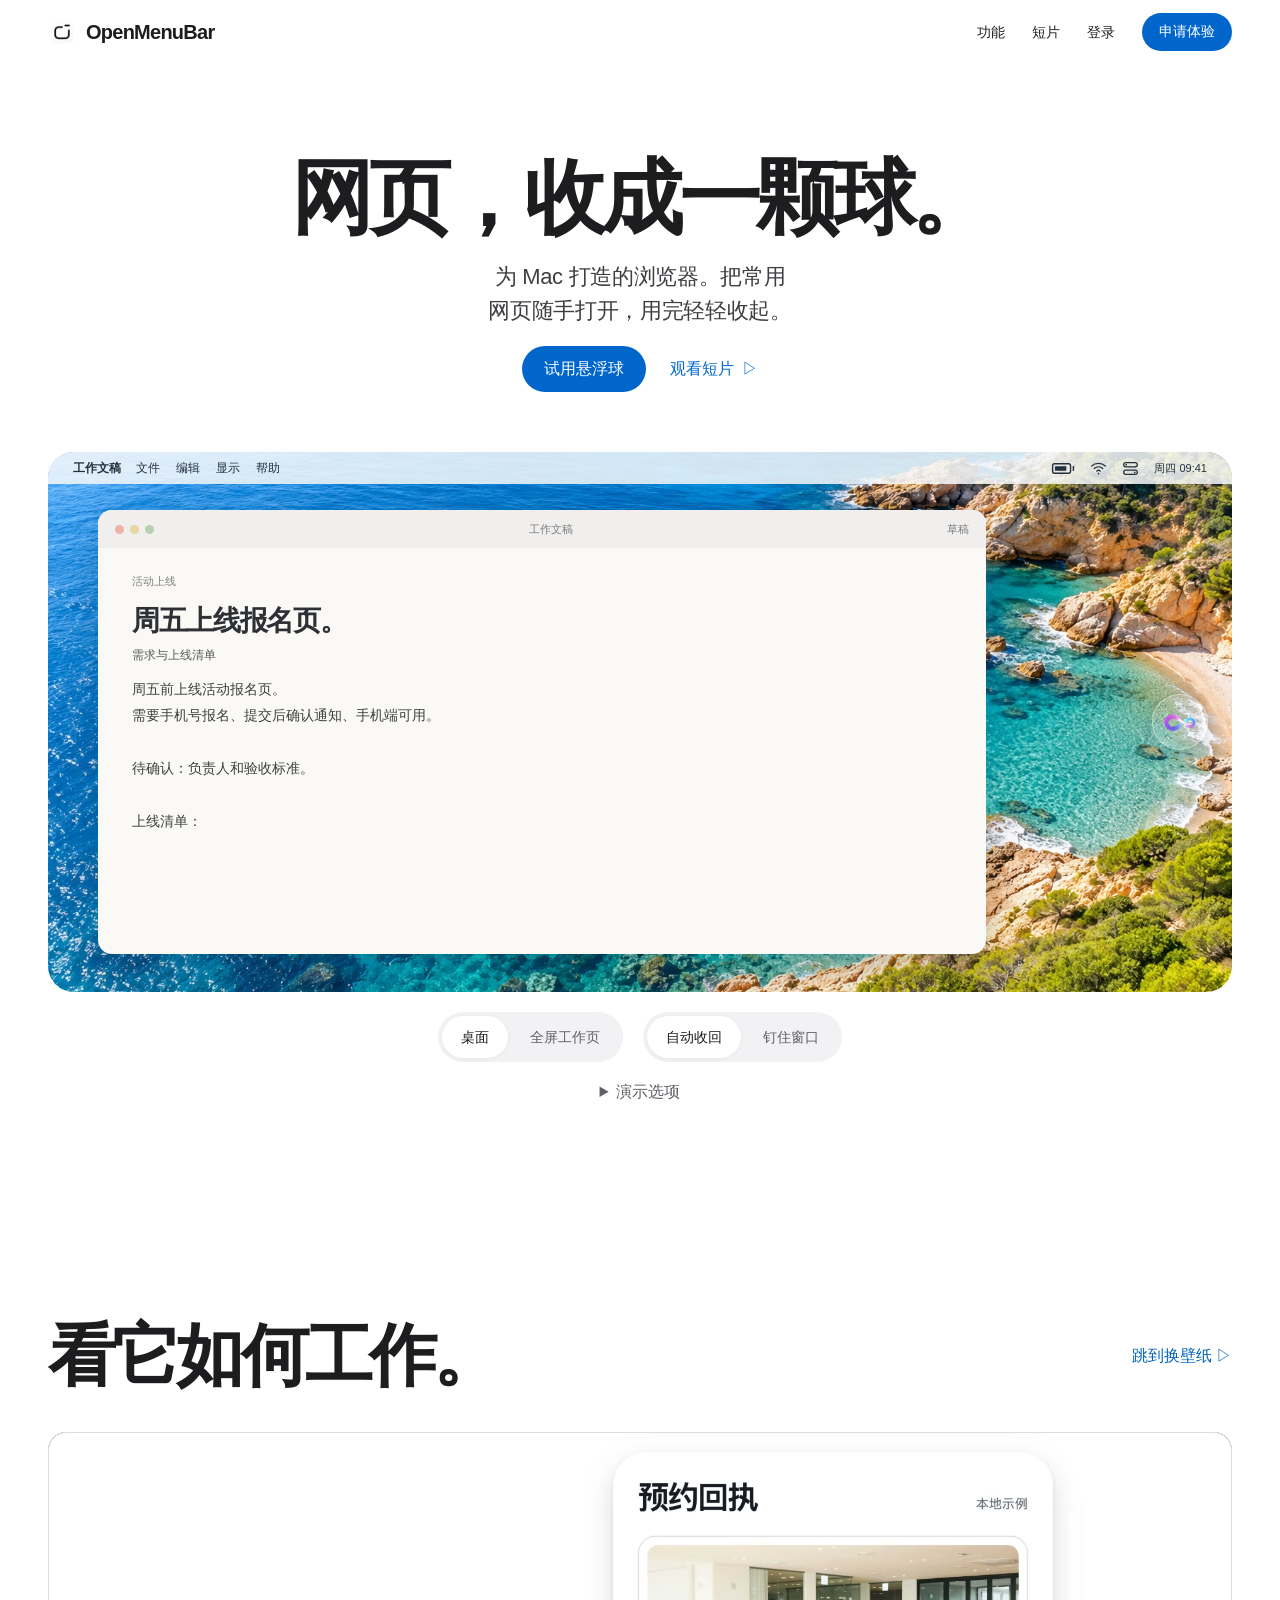
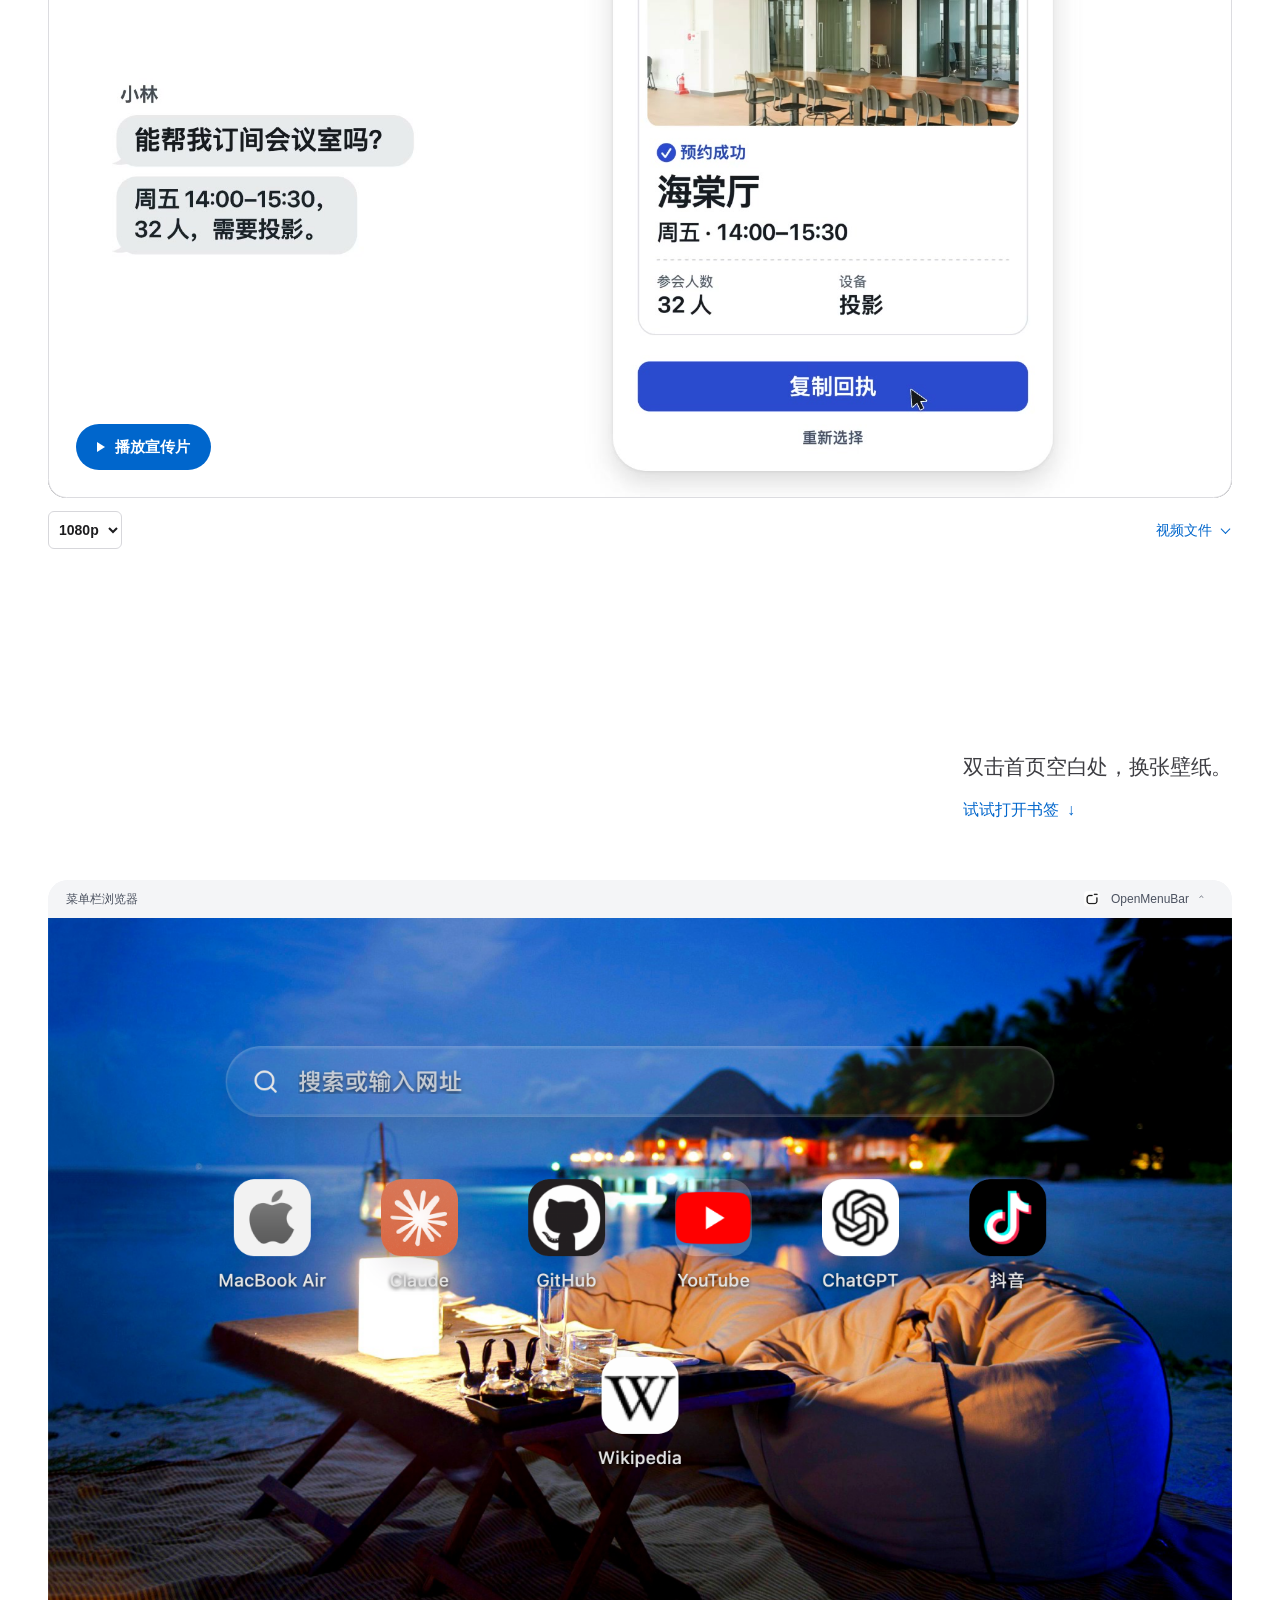
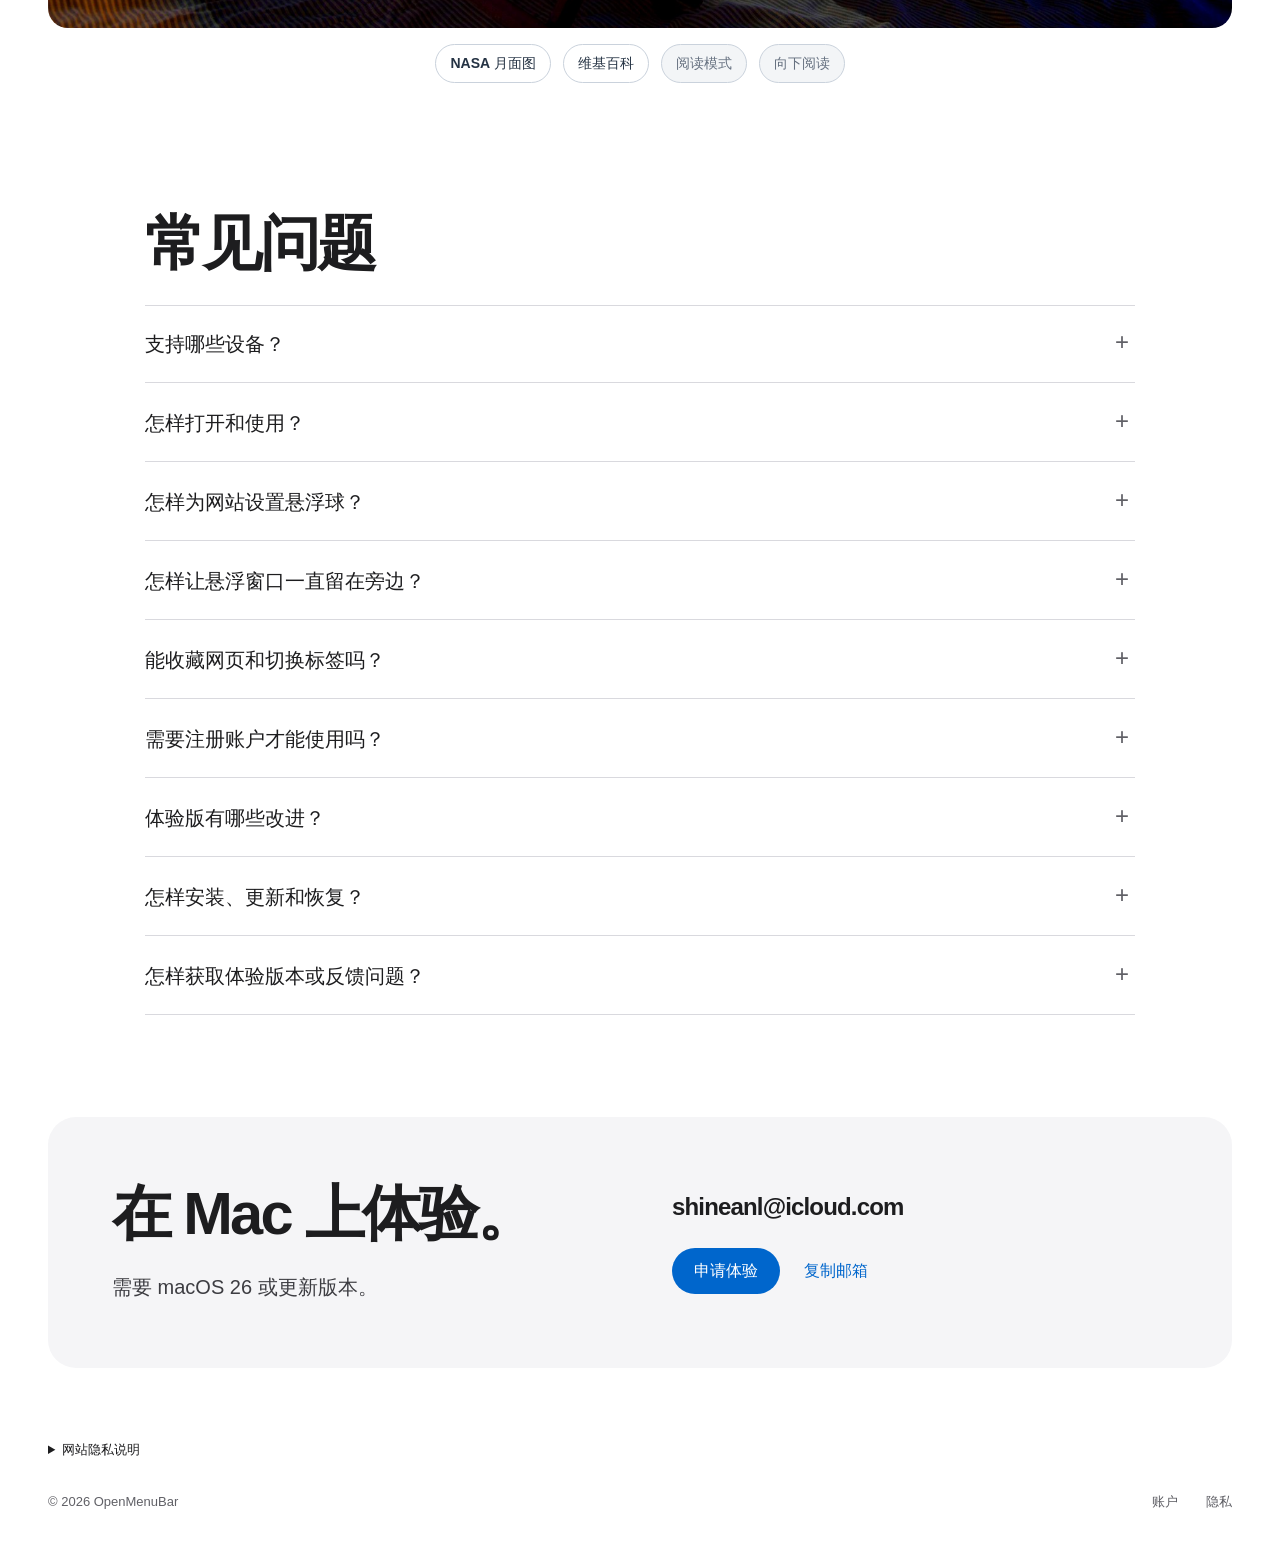
==== commit 45282bc4: "Simplify the OpenMenuBar homepage layout and copy" ====
--- a/index.html
+++ b/index.html
@@ -53,27 +53,23 @@
 <link rel="canonical" href="https://funning0423.github.io/openmenubar-site/"><meta property="og:url" content="https://funning0423.github.io/openmenubar-site/"><meta property="og:type" content="website"><meta property="og:locale" content="zh_CN"><meta property="og:image" content="https://funning0423.github.io/openmenubar-site/assets/wallpaper-poster.jpg?v=328a9021fe"><meta property="og:image:alt" content="OpenMenuBar 产品短片：随手唤出 AI，钉住窗口，继续工作。"><meta name="twitter:card" content="summary_large_image"><link rel="stylesheet" href="refresh.css?v=16"><link rel="stylesheet" href="assets/film-player.css?v=08c5ec2693">
 <link rel="stylesheet" href="assets/orb-demo.css?v=54">
 <link rel="stylesheet" href="assets/moon-preview.css?v=f412bdb12c">
+<link rel="stylesheet" href="assets/homepage-layout.css?v=1">
 </head>
 <body id="top">
 <noscript><style>.copy-email,[data-orb-open],.orb-scene-controls,.orb-demo-controls,.orb-launcher,.orb-invitation,.orb-pin-help{display:none}</style><p class="noscript-notice wrap">当前为静态预览。仍可观看短片、阅读功能和通过邮箱申请体验。</p></noscript>
 <a class="skip" href="#main">跳到正文</a>
-<div class="wrap"><header><a class="brand" href="#top" aria-label="OpenMenuBar 首页"><img src="assets/app-icon.png?v=5" alt="" width="33" height="33">OpenMenuBar</a><nav aria-label="主导航"><a class="desktop-nav" href="#features">探索功能</a><a href="#film">看短片</a><a class="desktop-nav" href="#faq">常见问题</a><a class="desktop-nav" href="#contact">联系</a><a href="https://openmenubar-mac.funning0423.chatgpt.site/account" target="_top">登录</a><a class="nav-cta desktop-nav" href="mailto:shineanl@icloud.com?subject=OpenMenuBar%20%E4%BD%93%E9%AA%8C%E7%94%B3%E8%AF%B7">申请体验 ↗</a></nav></header></div>
+<div class="wrap"><header><a class="brand" href="#top" aria-label="OpenMenuBar 首页"><img src="assets/app-icon.png?v=5" alt="" width="33" height="33">OpenMenuBar</a><nav aria-label="主导航"><a class="desktop-nav" href="#features">功能</a><a href="#film">短片</a><a href="https://openmenubar-mac.funning0423.chatgpt.site/account" target="_top">登录</a><a class="nav-cta desktop-nav" href="mailto:shineanl@icloud.com?subject=OpenMenuBar%20%E4%BD%93%E9%AA%8C%E7%94%B3%E8%AF%B7">申请体验</a></nav></header></div>
 <main id="main">
 <section class="hero orb-hero wrap" aria-labelledby="hero-title">
   <div class="entry hero-heading"><h1 id="hero-title"><span>网页，</span><wbr><span>收成一颗球。</span></h1><div class="hero-copy">
-    <p class="intro">一个更顺手的 macOS 浏览器。<br>随手唤出 AI，查完收起；需要一起工作，就把它钉住。</p>
-    <div class="actions"><button class="button" type="button" data-orb-open>点开 AI 助手 <span aria-hidden="true">↗</span></button><a class="text-link" href="#film">观看约 50 秒短片 <span class="play-symbol" aria-hidden="true">▷</span></a></div>
-    <p class="release-note">macOS 26 及以上 · 体验版 · <a href="#contact">申请体验</a></p>
+    <p class="intro">为 Mac 打造的浏览器。把常用网页随手打开，用完轻轻收起。</p>
+    <div class="actions"><button class="button" type="button" data-orb-open>试用悬浮球</button><a class="text-link" href="#film">观看短片 <span aria-hidden="true">▷</span></a></div>
   </div></div>
-  <div class="orb-scene-controls" aria-label="演示控制">
-    <div class="orb-control-group" role="group" aria-label="工作场景"><button type="button" data-orb-scene="desktop" aria-pressed="true">桌面</button><button type="button" data-orb-scene="fullscreen" aria-pressed="false">全屏工作页</button></div>
-    <div class="orb-control-group" role="group" aria-label="窗口行为"><button type="button" data-orb-mode="auto" aria-pressed="true">自动收回</button><button type="button" data-orb-mode="pinned" aria-pressed="false">钉住窗口</button></div>
-  </div>
   <div class="orb-stage" id="orb-stage" data-ui data-orb-state="closed" data-orb-side="right" data-orb-scene="desktop" data-orb-pinned="false" aria-label="在工作场景中使用悬浮 AI 网页">
     <div class="orb-desktop-bar" aria-hidden="true"><div class="orb-menu-left"><span class="orb-menu-app">工作文稿</span><span class="orb-menu-items"><span>文件</span><span>编辑</span><span>显示</span><span>帮助</span></span></div><div class="orb-menu-status"><svg viewBox="0 0 24 18" class="orb-battery"><rect x="1" y="4" width="19" height="10" rx="2"/><path d="M23 7v4"/><rect x="3.5" y="6.5" width="12" height="5" rx=".6" fill="currentColor" stroke="none"/></svg><svg viewBox="0 0 20 20"><path d="M2 7a12 12 0 0 1 16 0M5 10a7.5 7.5 0 0 1 10 0M8 13a3 3 0 0 1 4 0"/><circle cx="10" cy="16" r="1" fill="currentColor" stroke="none"/></svg><svg viewBox="0 0 20 20"><rect x="2" y="3" width="16" height="5" rx="2.5"/><circle cx="5" cy="5.5" r="1" fill="currentColor" stroke="none"/><rect x="2" y="12" width="16" height="5" rx="2.5"/><circle cx="15" cy="14.5" r="1" fill="currentColor" stroke="none"/></svg><span class="orb-menu-time">周四 09:41</span></div></div>
     <section class="orb-document" id="orb-document" aria-label="可编辑的工作文稿">
       <div class="orb-work-chrome"><span class="orb-window-dots" aria-hidden="true"><i></i><i></i><i></i></span><span>工作文稿</span><span>草稿</span></div>
-      <div class="orb-work-content"><p class="orb-work-breadcrumb">工作 / 活动上线</p><h2>把需求，变成下一步。</h2><p class="orb-work-intro">先写下想法，再把它整理清楚。</p>
+      <div class="orb-work-content"><p class="orb-work-breadcrumb">活动上线</p><h2>周五上线报名页。</h2>
         <label for="orb-draft" class="orb-draft-label">需求与上线清单</label>
         <textarea id="orb-draft" spellcheck="false" aria-label="可编辑的需求与上线清单">周五前上线活动报名页。
 需要手机号报名、提交后确认通知、手机端可用。
@@ -82,11 +78,9 @@
 
 上线清单：
 </textarea>
-        <p class="orb-work-footer">复制 AI 的清单，在这里粘贴、继续修改。</p>
       </div>
     </section>
     <button type="button" class="orb-launcher" id="orb-launcher" aria-label="展开 ChatGPT 对话演示" aria-controls="orb-web" aria-expanded="false"><span class="orb-glyph" aria-hidden="true"></span></button>
-    <span class="orb-invitation" aria-hidden="true">需要 AI？点一下 <span>↗</span></span>
     <div class="orb-shell" id="orb-web" role="region" aria-label="ChatGPT 移动网页结构演示" aria-hidden="true" hidden inert>
       <div class="orb-chat-header"><strong>ChatGPT <span aria-hidden="true">⌄</span></strong><span class="orb-chat-mark" aria-hidden="true">演示对话</span></div>
       <div class="orb-reading" id="orb-reading" tabindex="0" aria-label="可滚动的原创 AI 对话">
@@ -102,18 +96,24 @@
       <form class="orb-composer" id="orb-chat-form"><label for="orb-chat-input" class="visually-hidden">补充需求，保存到演示对话</label><textarea id="orb-chat-input" rows="1" placeholder="补充需求…" maxlength="600" aria-describedby="orb-demo-note"></textarea><button type="submit" id="orb-send" aria-label="发送到演示对话" disabled><svg viewBox="0 0 24 24" aria-hidden="true" fill="none" stroke="currentColor" stroke-width="2" stroke-linecap="round" stroke-linejoin="round"><path d="M12 19V5M6 11l6-6 6 6"/></svg></button></form>
     </div>
   </div>
-  <div class="orb-demo-controls"><p id="orb-demo-status" role="status" aria-live="polite">点开 AI，整理眼前的需求。</p><div><button type="button" id="orb-side">移到左侧</button><button type="button" id="orb-toggle">展开 AI</button></div></div>
-  <p class="orb-demo-note" id="orb-demo-note">原创交互演示，不连接 AI 服务。钉住后，点击工作页不会收回；Esc 仍可收起。<span class="orb-drag-note">拖动悬浮球，松手后贴边。</span></p>
-  <p class="orb-pin-help">客户端可在「设置 → 快捷键」配置“钉住窗口”，再用自己的快捷键切换。</p>
+  <div class="orb-scene-controls" aria-label="演示控制">
+    <div class="orb-control-group" role="group" aria-label="工作场景"><button type="button" data-orb-scene="desktop" aria-pressed="true">桌面</button><button type="button" data-orb-scene="fullscreen" aria-pressed="false">全屏工作页</button></div>
+    <div class="orb-control-group" role="group" aria-label="窗口行为"><button type="button" data-orb-mode="auto" aria-pressed="true">自动收回</button><button type="button" data-orb-mode="pinned" aria-pressed="false">钉住窗口</button></div>
+  </div>
+  <details class="demo-options">
+    <summary>演示选项</summary>
+    <p class="orb-demo-note" id="orb-demo-note">本页演示不连接 AI 服务。</p>
+    <div class="orb-demo-controls"><div><button type="button" id="orb-side">移到左侧</button><button type="button" id="orb-toggle">展开 AI</button></div></div>
+  </details>
+  <p class="demo-status" id="orb-demo-status" role="status" aria-live="polite"></p>
   <noscript><p class="orb-static-note">当前显示静态预览。你仍可观看短片、阅读功能，或<a href="#contact">申请体验</a>。</p></noscript>
 </section>
-<div class="orb-benefits wrap"><p><strong>查一下，轻轻收回。</strong>未钉住时，点回工作页，AI 自动收起。</p><p><strong>钉住它，一起把事做完。</strong>对照内容、复制清单、修改文稿，窗口一直在手边。</p></div>
 
 <section class="film-section" id="film" aria-labelledby="film-title">
 <div class="film-inner wrap">
   <div class="film-heading">
-    <h2 class="reveal" id="film-title">网页，收成一颗球。</h2>
-    <p><button class="film-chapter" type="button" data-film-chapter="24.54">看双击换壁纸与顶栏变色 <span aria-hidden="true">▷</span></button><span aria-hidden="true"> · </span>约 50 秒<span aria-hidden="true"> · </span>中文字幕</p>
+    <h2 class="reveal" id="film-title">看它如何工作。</h2>
+    <button class="film-chapter" type="button" data-film-chapter="24.54">跳到换壁纸 <span aria-hidden="true">▷</span></button>
   </div>
   <div class="film-shell reveal">
     <video id="product-film" data-opening-duration="4.173857" data-ai-end="21.905286" data-duration-label="约 50 秒" controls playsinline webkit-playsinline preload="none" poster="assets/wallpaper-poster.jpg?v=328a9021fe" aria-label="OpenMenuBar 宣传片。打开悬浮网页预约会议室，双击更换首页壁纸，再滑过书签、切换网页，看土星环影从顶栏下穿过。"><source src="assets/openmenubar-wallpaper-hd.mp4?v=0477f7392b" data-desktop-src="assets/openmenubar-wallpaper-4k.mp4?v=a91fa8672d" data-mobile-src="assets/openmenubar-wallpaper-hd.mp4?v=0477f7392b" type="video/mp4"><track kind="subtitles" src="assets/wallpaper.zh.vtt?v=1feee5fb19" srclang="zh" label="中文字幕"><p>你的浏览器暂不支持视频，请<a href="assets/openmenubar-wallpaper-4k.mp4?v=a91fa8672d" download>下载产品短片</a>。</p></video>
@@ -124,33 +124,33 @@
   <p id="film-load-status" class="film-load-status" role="status" aria-live="polite" hidden></p>
   <div class="film-toolbar">
     <span id="film-quality" hidden aria-hidden="true"></span>
-    <label class="film-resolution">画质 <select id="film-resolution" aria-label="视频清晰度"><option value="hd" selected>高清 1080p · 60fps</option><option value="4k">原画 4K · 90fps</option></select></label>
+    <label class="film-resolution"><select id="film-resolution" aria-label="视频清晰度"><option value="hd" selected>1080p</option><option value="4k">4K</option></select></label>
     <details class="film-file-options">
       <summary>视频文件</summary>
       <div class="film-file-links">
         <a href="assets/openmenubar-wallpaper-4k.mp4?v=a91fa8672d" download="OpenMenuBar-Wallpaper-4K90.mp4">下载 4K 视频 <span aria-hidden="true">↓</span></a>
         <a href="assets/openmenubar-wallpaper-hd.mp4?v=0477f7392b">直接播放 1080p <span aria-hidden="true">↗</span></a>
       </div>
+      <details id="full-film" class="film-archive">
+        <summary>上一版</summary>
+        <div class="film-file-links">
+          <a href="assets/openmenubar-film-mobile.mp4?v=57c2">1080p</a>
+          <a href="assets/openmenubar-film.mp4?v=57c2">4K</a>
+        </div>
+      </details>
     </details>
   </div>
-<details id="full-film" class="film-archive">
-  <summary>此前版本</summary>
-  <div class="film-file-links">
-    <a href="assets/openmenubar-film-mobile.mp4?v=57c2">播放上一版 · 1080p</a>
-    <a href="assets/openmenubar-film.mp4?v=57c2">播放上一版 · 4K</a>
-  </div>
-</details>
 </div></section>
-<section class="menubar-section section wrap" id="features" aria-labelledby="features-title"><div class="section-heading"><h2 class="reveal" id="features-title">收起网页，<br>回来接着读。</h2><div class="menubar-intro"><p>双击首页空白处换张壁纸，再滑过书签、切换标签。<br>滚动土星照片，再点「＋」输入网址。</p><a class="text-link" href="#native-screen" data-menu-demo>打开 MacBook Air <span aria-hidden="true">↓</span></a></div></div>
+<section class="menubar-section section wrap" id="features" aria-labelledby="features-title"><div class="section-heading"><h2 class="reveal" id="features-title">菜单栏里的浏览器。</h2><div class="menubar-intro"><p>双击首页空白处，换张壁纸。</p><a class="text-link" href="#native-screen" data-menu-demo>试试打开书签 <span aria-hidden="true">↓</span></a></div></div>
 <div class="hero-stage"><div class="product-window" data-ui aria-label="菜单栏浏览器交互预览"><div class="demo-menubar"><b>菜单栏浏览器</b><button class="menu-trigger" id="menu-trigger" aria-expanded="true" aria-controls="native-screen"><img src="assets/app-icon.png?v=5" alt="">OpenMenuBar <span aria-hidden="true">⌃</span></button></div><div class="native-screen" id="native-screen" tabindex="-1"><div class="demo-live" id="hero-demo" data-home-state="home"><div class="moon-stage">
 <div class="moon-home" tabindex="0" role="group" aria-label="浏览器首页。双击空白处或按回车换壁纸。"><form id="demo-search"><input id="q" aria-label="搜索或输入网址" type="text" autocomplete="off" spellcheck="false" enterkeyhint="go"></form><nav class="moon-bookmarks" aria-label="主页入口"></nav></div>
 <div class="moon-page" hidden><div class="moon-bar" role="toolbar" aria-label="网页标签"></div><div class="moon-body" tabindex="0" role="region" aria-label="网页内容"><div class="moon-content"></div></div></div>
 </div></div><div class="closed-label"><img src="assets/app-icon.png?v=5" alt="">点右上角图标，接着读。</div></div></div></div>
 <div class="moon-actions" role="group" aria-label="交互演示操作"><button type="button" data-moon="nasa">NASA 月面图</button><button type="button" data-moon="wiki">维基百科</button><button type="button" data-moon="reader" aria-pressed="false" disabled>阅读模式</button><button type="button" data-moon="next" disabled>向下阅读</button><a id="moon-original" hidden target="_blank" rel="noopener noreferrer">打开原网页 ↗</a></div><p class="visually-hidden" id="moon-status" aria-live="polite"></p></section>
-<section class="launch-section wrap" id="faq" aria-labelledby="faq-title"><div class="faq-heading"><h2 class="reveal" id="faq-title">先了解，<br>再开始。</h2><p>关于使用和体验版，<br>你可能想知道这些。</p></div><div class="faq-list"><details><summary>支持哪些设备？</summary><p>OpenMenuBar 适用于 macOS 26 及以上，目前面向 Mac。</p></details><details><summary>怎样打开和使用？</summary><p>点击菜单栏图标即可打开或收起浏览器。输入关键词或网址开始浏览；也可以在设置中自定义快捷键，或启用悬浮球。</p></details><details><summary>怎样为网站设置悬浮球？</summary><p>右键菜单栏图标 → 设置 →「悬浮球」→「添加站点」，填写名称与网址，再将该站点的「打开方式」设为「悬浮球」，即可在屏幕边缘显示入口。点开访问该站点，收起后保留当前页面；也可以拖动位置、设置专属快捷键或更换头像。每颗悬浮球对应一个已配置的站点。</p></details><details><summary>怎样让悬浮窗口一直留在旁边？</summary><p>在「设置 → 快捷键」中为“钉住窗口”配置自己的组合键；默认没有快捷键。展开悬浮网页后使用该组合键即可切换钉住状态。钉住后点击其他应用不会收回，仍可按 Esc 主动收起。</p></details><details><summary>能收藏网页和切换标签吗？</summary><p>可以。常用网页可从主页与顶栏快速打开。右键选择“从主页移除”会保留收藏；选择“删除书签”则会先确认。移除的图标可以从书签管理添加回来。</p></details><details><summary>需要注册账户才能使用吗？</summary><p>不需要。浏览、收藏和下载可以直接使用。账户入口支持使用 ChatGPT 登录，也可在登录页用邮箱注册；首次授权会创建 OpenMenubar 账户。目前不提供微信或手机验证码登录，也暂不提供云同步。</p></details><!-- shared-release:start --><details id="release-notes"><summary>体验版有哪些改进？</summary><p>2.0.4 · 2026-10-25</p><p>修复退出后再次进入无痕时可能保留上次 Cookie 和本地存储的问题。</p><p>修复无痕状态下清除普通浏览资料的网站数据未实际生效的问题，并明确清理范围。</p><p>补齐真实文件上传与客户端原生操作流程的安装版验证。</p><p>普通公共 HTTPS 外语网页默认自动翻译，支持按网站关闭；无痕与本地页面仅手动。</p><p>工作空间支持重命名和确认删除；覆盖需确认，打开前自动保存最近一次网址恢复点。</p><p>工作空间损坏时保护原件并恢复有效备份；资料变化、重名或超过 50 个时停止写入。</p><p>反馈通过可审阅的邮件草稿发送，也可复制完整内容。</p><p>体验版：要求 macOS 26 或以上。正式签名、公证和公共自动更新尚未就绪；暂不提供云同步。工作空间不保存表单或页面状态。</p></details><details id="install-help"><summary>怎样安装、更新和恢复？</summary><p>请先通过邮箱申请体验，确认版本与安装说明后，将应用放入“应用程序”并打开。当前尚未提供公开下载和公共自动更新，获取新版本请联系支持邮箱。遇到系统安全提示时，请联系支持确认安装包来源。</p><p>更新前请保存重要网页地址并完成表单操作。如新版本无法启动，请联系支持获取适配的旧版；不要删除应用资料。工作空间打开前可以先保存当前标签；它只保存网址和顺序，不保存表单或页面状态。</p><p>问题反馈请附产品版本、macOS 版本及复现步骤；发送前检查内容，避免包含密码、Cookie 或私人网页。</p></details><!-- shared-release:end --><details><summary>怎样获取体验版本或反馈问题？</summary><p>请联系 <a href="mailto:shineanl@icloud.com?subject=OpenMenuBar%20%E4%BD%93%E9%AA%8C%E7%94%B3%E8%AF%B7">shineanl@icloud.com</a> 获取体验信息。反馈问题时，附上 macOS 版本、产品版本和复现步骤，会更方便定位。</p></details></div></section>
-<section class="contact-section wrap" id="contact" aria-labelledby="contact-title"><div><h2 id="contact-title">让浏览，<br>轻一点。</h2><p>申请 Mac 体验版，或聊聊你的想法。<br>macOS 26 及以上。</p></div><div class="contact-card"><a class="email-address" href="mailto:shineanl@icloud.com?subject=OpenMenuBar%20%E4%BD%93%E9%AA%8C%E7%94%B3%E8%AF%B7">shineanl@icloud.com</a><div class="contact-actions"><a class="button" href="mailto:shineanl@icloud.com?subject=OpenMenuBar%20%E4%BD%93%E9%AA%8C%E7%94%B3%E8%AF%B7">申请体验</a><button class="copy-email" type="button">复制邮箱</button></div><p class="copy-status" role="status" aria-live="polite"></p></div></section>
-
-<section class="site-info wrap" aria-label="网站说明"><details id="privacy"><summary>网站隐私说明</summary><p>介绍页没有广告或行为统计。账户为可选功能，本地核心功能无需登录。身份验证由 ChatGPT 提供；设备授权后保存身份标识、昵称、邮箱及最长 30 天的会话，令牌以摘要保存。账户不提供浏览数据云同步，iCloud 独立且依赖构建权限。托管服务处理连接所需的技术记录。</p><p>网页翻译可能向 Google 发送合格的可见文本。普通公共 HTTPS 外语网页默认自动，可按网站关闭；无痕和本地页面仅手动。输入框、密码与 Cookie 不发送。</p><p>客户端与网页账户登出为不同操作。目前没有自助导出、账户资料删除或设备管理界面，相关请求请联系支持，需核对身份和处理权限。账户资料没有自动到期删除机制。</p><p class="third-party-note">演示中的 GPT、Claude、GitHub、抖音为第三方网页示例，其名称和标识属于各自权利人，不表示官方合作或背书。</p><p>影片使用产品素材与独立预览制作，非客户端录屏。</p><p>影片配乐：<a href="https://mixkit.co/free-stock-music/tag/technology/" target="_blank" rel="noopener noreferrer">Close Up — Michael Ramir C. / Mixkit</a>，依据 <a href="https://mixkit.co/license/modal/musicFree/" target="_blank" rel="noopener noreferrer">Mixkit Stock Music Free License</a> 使用。</p></details></section></main><footer class="footer wrap"><a class="footer-wordmark" href="#top">OpenMenuBar</a><div class="footer-bottom"><span>© 2026 OpenMenuBar</span><div><a href="https://openmenubar-mac.funning0423.chatgpt.site/account" target="_top">账户</a><a href="#privacy">网站说明</a><a href="#top">回到顶部 ↑</a></div></div></footer>
+<section class="launch-section wrap" id="faq" aria-labelledby="faq-title"><div class="faq-heading"><h2 class="reveal" id="faq-title">常见问题</h2></div><div class="faq-list"><details><summary>支持哪些设备？</summary><p>OpenMenuBar 适用于 macOS 26 及以上，目前面向 Mac。</p></details><details><summary>怎样打开和使用？</summary><p>点击菜单栏图标即可打开或收起浏览器。输入关键词或网址开始浏览；也可以在设置中自定义快捷键，或启用悬浮球。</p></details><details><summary>怎样为网站设置悬浮球？</summary><p>右键菜单栏图标 → 设置 →「悬浮球」→「添加站点」，填写名称与网址，再将该站点的「打开方式」设为「悬浮球」，即可在屏幕边缘显示入口。点开访问该站点，收起后保留当前页面；也可以拖动位置、设置专属快捷键或更换头像。每颗悬浮球对应一个已配置的站点。</p></details><details><summary>怎样让悬浮窗口一直留在旁边？</summary><p>在「设置 → 快捷键」中为“钉住窗口”配置自己的组合键；默认没有快捷键。展开悬浮网页后使用该组合键即可切换钉住状态。钉住后点击其他应用不会收回，仍可按 Esc 主动收起。</p></details><details><summary>能收藏网页和切换标签吗？</summary><p>可以。常用网页可从主页与顶栏快速打开。右键选择“从主页移除”会保留收藏；选择“删除书签”则会先确认。移除的图标可以从书签管理添加回来。</p></details><details><summary>需要注册账户才能使用吗？</summary><p>不需要。浏览、收藏和下载可以直接使用。账户入口支持使用 ChatGPT 登录，也可在登录页用邮箱注册；首次授权会创建 OpenMenubar 账户。目前不提供微信或手机验证码登录，也暂不提供云同步。</p></details><!-- shared-release:start --><details id="release-notes"><summary>体验版有哪些改进？</summary><p>2.0.4 · 2026-10-25</p><p>修复退出后再次进入无痕时可能保留上次 Cookie 和本地存储的问题。</p><p>修复无痕状态下清除普通浏览资料的网站数据未实际生效的问题，并明确清理范围。</p><p>补齐真实文件上传与客户端原生操作流程的安装版验证。</p><p>普通公共 HTTPS 外语网页默认自动翻译，支持按网站关闭；无痕与本地页面仅手动。</p><p>工作空间支持重命名和确认删除；覆盖需确认，打开前自动保存最近一次网址恢复点。</p><p>工作空间损坏时保护原件并恢复有效备份；资料变化、重名或超过 50 个时停止写入。</p><p>反馈通过可审阅的邮件草稿发送，也可复制完整内容。</p><p>体验版：要求 macOS 26 或以上。正式签名、公证和公共自动更新尚未就绪；暂不提供云同步。工作空间不保存表单或页面状态。</p></details><details id="install-help"><summary>怎样安装、更新和恢复？</summary><p>请先通过邮箱申请体验，确认版本与安装说明后，将应用放入“应用程序”并打开。当前尚未提供公开下载和公共自动更新，获取新版本请联系支持邮箱。遇到系统安全提示时，请联系支持确认安装包来源。</p><p>更新前请保存重要网页地址并完成表单操作。如新版本无法启动，请联系支持获取适配的旧版；不要删除应用资料。工作空间打开前可以先保存当前标签；它只保存网址和顺序，不保存表单或页面状态。</p><p>问题反馈请附产品版本、macOS 版本及复现步骤；发送前检查内容，避免包含密码、Cookie 或私人网页。</p></details><!-- shared-release:end --><details><summary>怎样获取体验版本或反馈问题？</summary><p>请联系 <a href="mailto:shineanl@icloud.com?subject=OpenMenuBar%20%E4%BD%93%E9%AA%8C%E7%94%B3%E8%AF%B7">shineanl@icloud.com</a> 获取体验信息。反馈问题时，附上 macOS 版本、产品版本和复现步骤，会更方便定位。</p></details></div></section>
+<section class="contact-section wrap" id="contact" aria-labelledby="contact-title"><div><h2 id="contact-title">在 Mac 上体验。</h2><p>需要 macOS 26 或更新版本。</p></div><div class="contact-card"><a class="email-address" href="mailto:shineanl@icloud.com?subject=OpenMenuBar%20%E4%BD%93%E9%AA%8C%E7%94%B3%E8%AF%B7">shineanl@icloud.com</a><div class="contact-actions"><a class="button" href="mailto:shineanl@icloud.com?subject=OpenMenuBar%20%E4%BD%93%E9%AA%8C%E7%94%B3%E8%AF%B7">申请体验</a><button class="copy-email" type="button">复制邮箱</button></div><p class="copy-status" role="status" aria-live="polite"></p></div></section>
+
+<section class="site-info wrap" aria-label="网站说明"><details id="privacy"><summary>网站隐私说明</summary><p>介绍页没有广告或行为统计。账户为可选功能，本地核心功能无需登录。身份验证由 ChatGPT 提供；设备授权后保存身份标识、昵称、邮箱及最长 30 天的会话，令牌以摘要保存。账户不提供浏览数据云同步，iCloud 独立且依赖构建权限。托管服务处理连接所需的技术记录。</p><p>网页翻译可能向 Google 发送合格的可见文本。普通公共 HTTPS 外语网页默认自动，可按网站关闭；无痕和本地页面仅手动。输入框、密码与 Cookie 不发送。</p><p>客户端与网页账户登出为不同操作。目前没有自助导出、账户资料删除或设备管理界面，相关请求请联系支持，需核对身份和处理权限。账户资料没有自动到期删除机制。</p><p class="third-party-note">演示中的 GPT、Claude、GitHub、抖音为第三方网页示例，其名称和标识属于各自权利人，不表示官方合作或背书。</p><p>影片使用产品素材与独立预览制作，非客户端录屏。</p><p>影片配乐：<a href="https://mixkit.co/free-stock-music/tag/technology/" target="_blank" rel="noopener noreferrer">Close Up — Michael Ramir C. / Mixkit</a>，依据 <a href="https://mixkit.co/license/modal/musicFree/" target="_blank" rel="noopener noreferrer">Mixkit Stock Music Free License</a> 使用。</p></details></section></main><footer class="footer wrap"><div class="footer-bottom"><span>© 2026 OpenMenuBar</span><div><a href="https://openmenubar-mac.funning0423.chatgpt.site/account" target="_top">账户</a><a href="#privacy">隐私</a></div></div></footer>
 <script>
 'use strict';document.documentElement.classList.add('js');
 const reduced=window.matchMedia('(prefers-reduced-motion: reduce)');
@@ -206,4 +206,4 @@
 
 document.querySelector('.copy-email').addEventListener('click',async()=>{const status=document.querySelector('.copy-status');try{await navigator.clipboard.writeText('shineanl@icloud.com');status.textContent='邮箱已复制：shineanl@icloud.com';}catch{status.textContent='请选中并复制邮箱：shineanl@icloud.com';}});
 </script>
-<script src="assets/film-player.js?v=764b1ab637"></script><script src="assets/orb-demo.js?v=18"></script><script src="assets/moon-rail.js?v=4876f16afd"></script><script src="assets/moon-preview.js?v=2d7874aa7e"></script><script src="assets/scroll-rendering.js?v=13"></script><script>if(new URLSearchParams(location.search).get("video-audit")==="1"){const audit=document.createElement("script");audit.src="assets/film-audit.js?v=1";document.head.append(audit);}</script></body></html>
+<script src="assets/film-player.js?v=764b1ab637"></script><script src="assets/orb-demo.js?v=clean1"></script><script src="assets/moon-rail.js?v=4876f16afd"></script><script src="assets/moon-preview.js?v=2d7874aa7e"></script><script src="assets/scroll-rendering.js?v=13"></script><script>if(new URLSearchParams(location.search).get("video-audit")==="1"){const audit=document.createElement("script");audit.src="assets/film-audit.js?v=1";document.head.append(audit);}</script></body></html>
--- a/assets/homepage-layout.css
+++ b/assets/homepage-layout.css
@@ -0,0 +1,66 @@
+/* The product demos carry the detail. Keep the surrounding page quiet. */
+header { height: 64px; }
+header nav { font-size: 14px; }
+header .brand { font-size: 20px; }
+header .brand img { width: 28px; height: 28px; }
+
+.orb-hero {
+  padding-top: clamp(48px, 7vw, 94px);
+  text-align: center;
+}
+.orb-hero .hero-heading {
+  display: grid;
+  justify-items: center;
+  grid-template-columns: minmax(0, 1fr);
+
+  gap: 18px;
+  margin-bottom: clamp(30px, 5vw, 60px);
+}
+.orb-hero h1 {
+  max-width: none;
+  margin: 0;
+  font-size: clamp(37px, 6.4vw, 86px);
+}
+.orb-hero .intro {
+  max-width: 540px;
+  font-size: clamp(17px, 2vw, 22px);
+  color: var(--copy);
+}
+.orb-hero .actions { justify-content: center; gap: 10px 24px; margin-top: 18px; }
+.orb-scene-controls { justify-content: center; flex-wrap: wrap; gap: 10px 20px; margin: 20px 0 0; }
+.orb-control-group button { font-size: 14px; }
+.demo-options { max-width: 360px; margin: 10px auto 0; }
+.demo-options summary { display: list-item; width: fit-content; margin: auto; padding: 8px; color: var(--muted); cursor: pointer; }
+.demo-options .orb-demo-note { margin: 8px 0 0; text-align: center; }
+.demo-options .orb-demo-controls { justify-content: center; margin: 0; }
+.demo-status { font-size: 15px; color: var(--copy); margin: 10px 0 0; }
+.demo-status:empty { margin: 0; }
+
+.film-section { margin-top: clamp(64px, 9vw, 128px); padding: clamp(48px, 7vw, 96px) 0 42px; }
+.film-heading { align-items: center; gap: 12px 24px; }
+.film-heading .film-chapter { font-size: 16px; min-height: 44px; justify-self: start; }
+.film-file-options .film-archive { margin: 8px 0 0; padding-top: 4px; }
+.film-file-options .film-archive .film-file-links { position: static; box-shadow: none; margin: 0; padding: 0; border: 0; }
+
+#features > .section-heading { align-items: end; margin-bottom: clamp(24px, 4vw, 48px); }
+#features .menubar-intro p { margin: 0; font-size: clamp(17px, 1.8vw, 21px); }
+#features .menubar-intro .text-link { margin-top: 4px; }
+.launch-section { grid-template-columns: minmax(0, 1fr); gap: 28px; max-width: 990px; }
+.faq-list { background: transparent; border-top: 1px solid #d9d9de; border-radius: 0; padding: 0; }
+.faq-list details { padding-inline: 0; border-bottom: 1px solid #d9d9de; }
+.contact-section { margin-top: clamp(64px, 8vw, 112px); }
+.footer { margin-top: 24px; }
+.footer-bottom { margin: 0; }
+
+@media (max-width: 700px) {
+  header { gap: 12px; }
+  header nav { gap: 14px; }
+  header .brand { font-size: 18px; gap: 7px; }
+  header .brand img { width: 24px; height: 24px; }
+  .orb-hero .hero-heading { gap: 12px; }
+  .orb-hero .intro { max-width: 24em; }
+  .orb-scene-controls { margin-top: 16px; }
+  .demo-options { margin-top: 6px; }
+  .film-heading .film-chapter { min-height: 40px; }
+  #features .menubar-intro { margin-top: 12px; }
+}
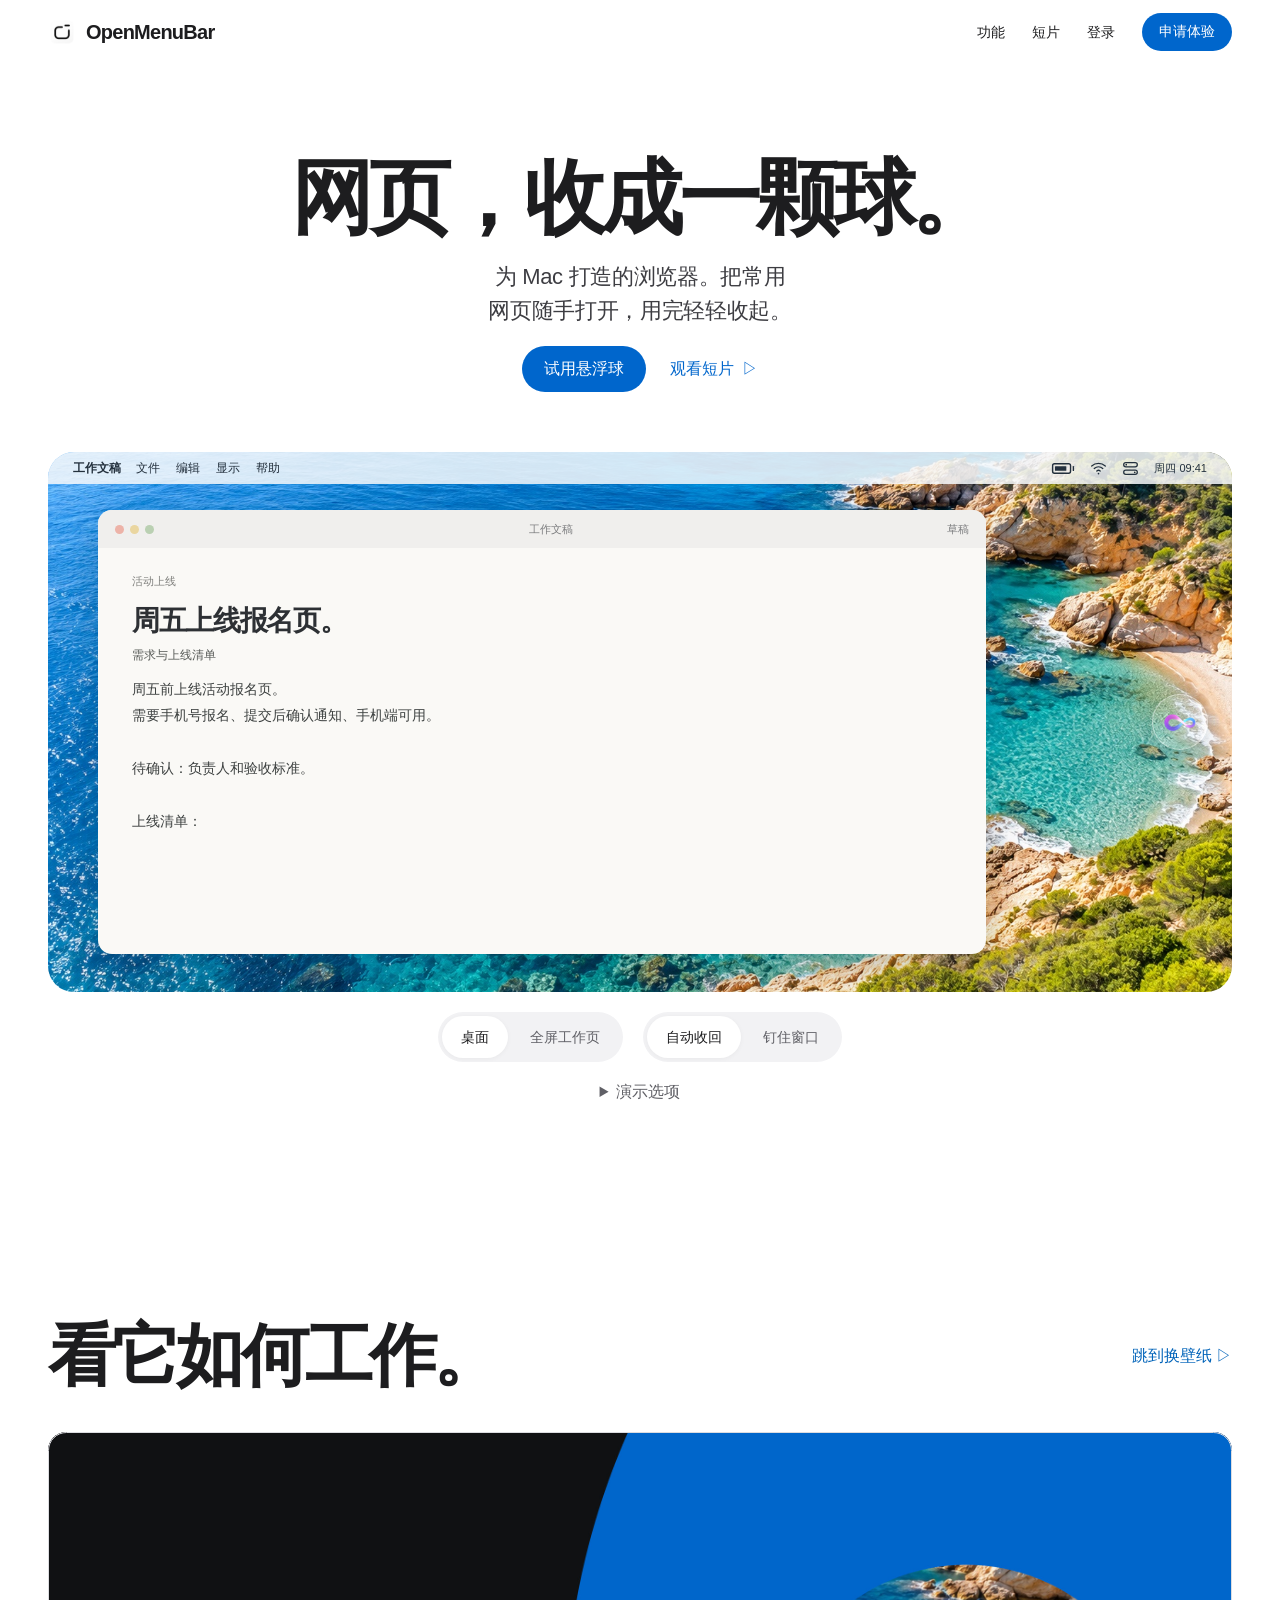
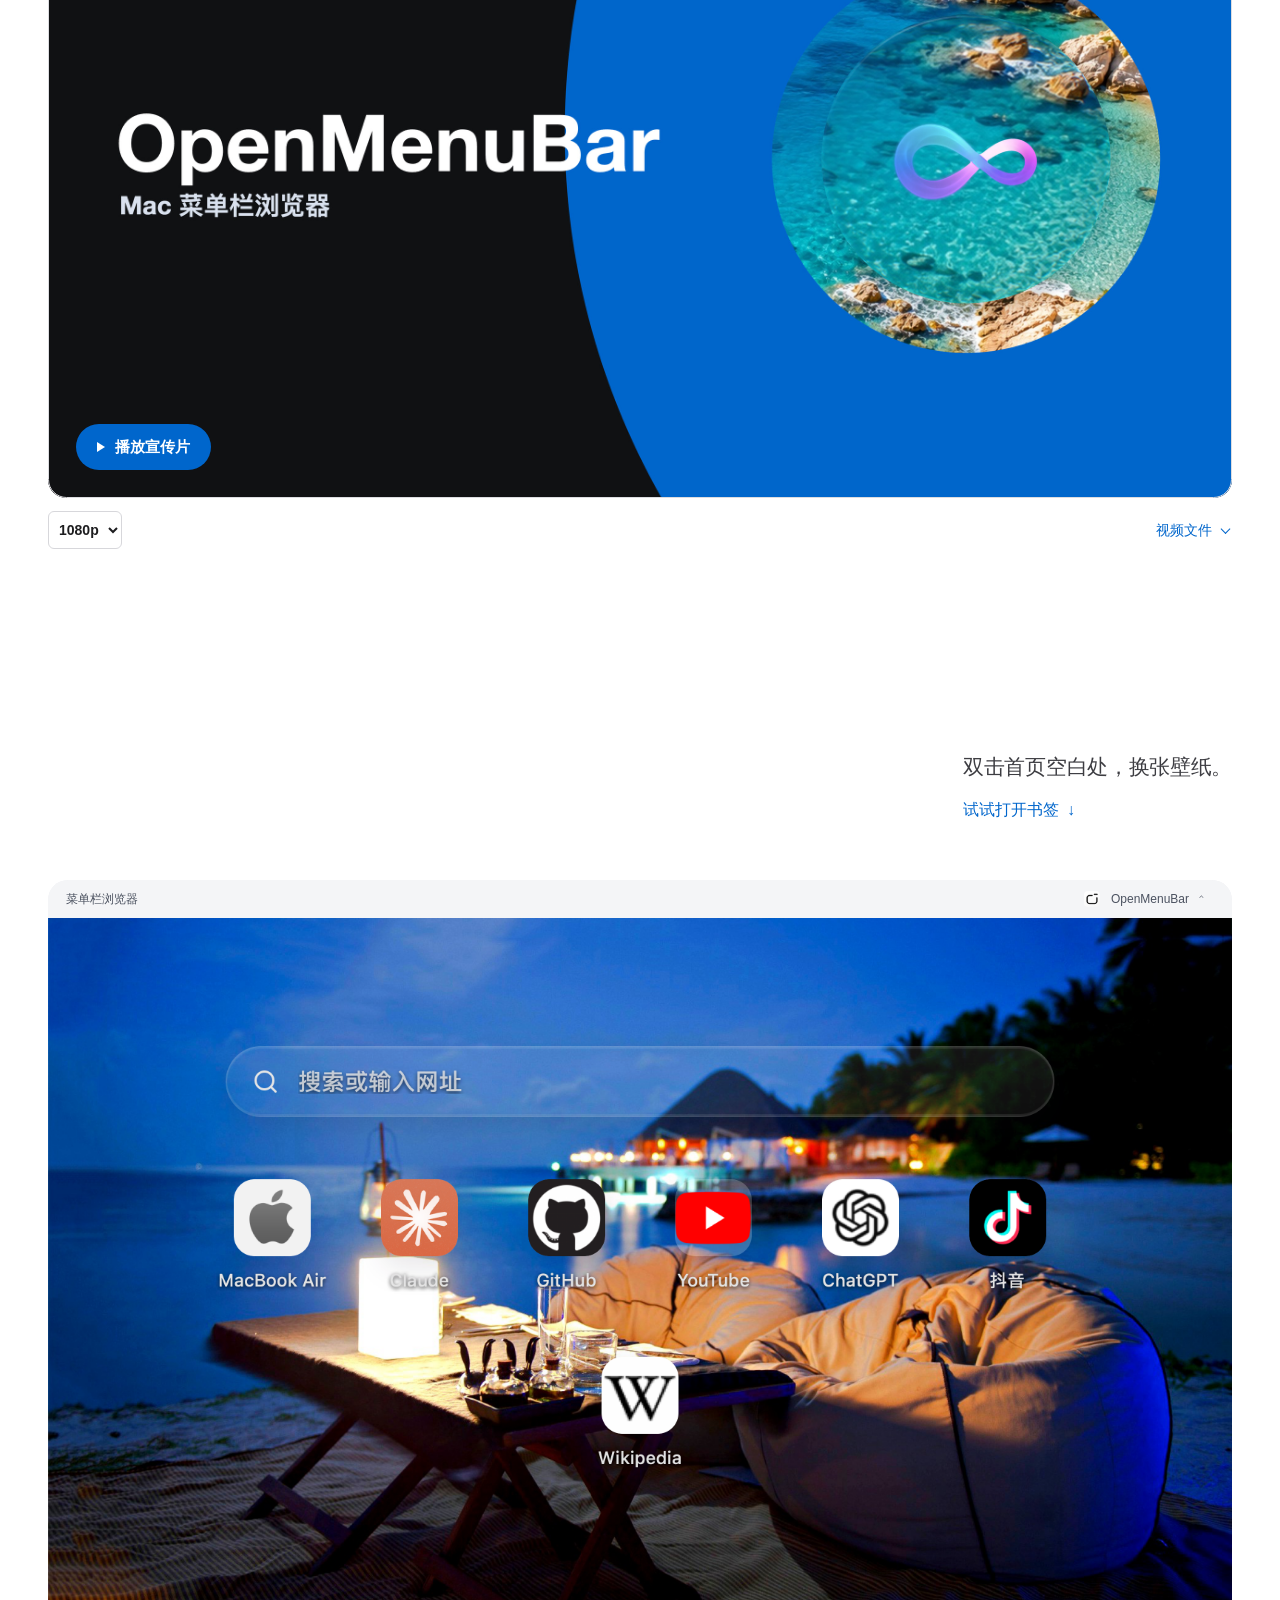
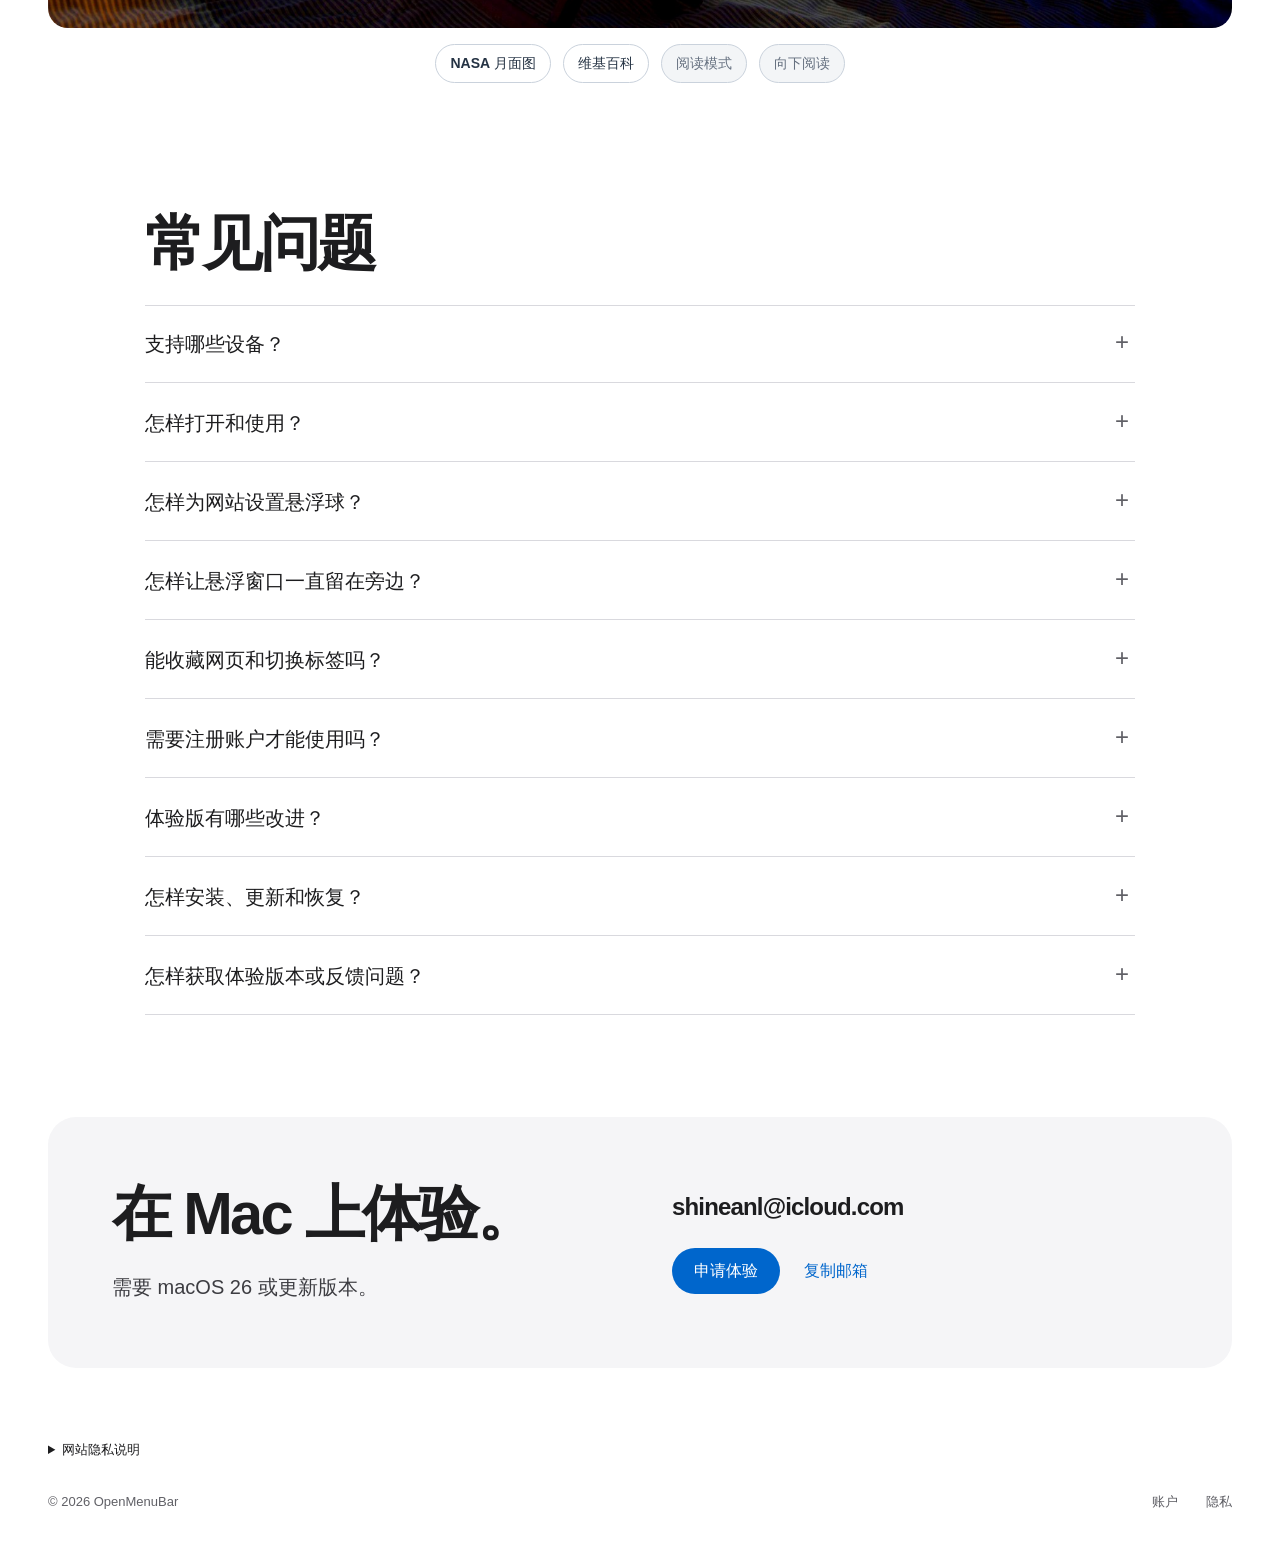
==== commit 5493e980: "Refresh the product film cover with OpenMenuBar opening art" ====
--- a/index.html
+++ b/index.html
@@ -50,10 +50,10 @@
 @media(max-width:760px){.product-window{border-radius:14px}.native-screen{aspect-ratio:1.3}.demo-live{background-position:54% center}.home-search{width:86%;height:42px;padding:0 14px;gap:9px}.home-search input{font-size:14px}.home-bookmarks{gap:32px 16px;margin-top:22px}.home-bookmark{flex-basis:calc((100% - 48px)/4);font-size:11px;gap:7px}.home-bookmark .icon-tile{width:42px;height:42px;border-radius:11px}.demo-menubar{font-size:10px;padding:0 9px}.demo-menubar b{font-size:10px}.menu-trigger{font-size:10px;gap:4px;padding:0 4px;min-height:36px}.menu-trigger img{width:17px;height:17px}.demo-topbar{height:36px;padding:6px 8px;gap:6px}.demo-topbar .dock-rail{--unit:20;--gap:4;width:140px}.demo-topbar .home-return{width:24px;height:24px;font-size:14px}.demo-tab{font-size:10px;min-width:68px;height:24px;padding:0 8px;gap:4px}.demo-tab img{width:12px;height:12px}.preview-page>.page-logo{width:36px;height:36px;border-radius:9px}.preview-page h3{font-size:21px;margin:13px 0 9px;max-width:90%}.preview-page p{font-size:12px;max-width:87%}.demo-query{padding:10px;font-size:11px;margin-top:14px;max-width:84%;border-radius:13px}.closed-label{font-size:14px}.closed-label img{width:30px}.motion-preview{border-radius:18px}.motion-chrome{padding:28px 20px 20px;gap:10px;flex-wrap:wrap;min-height:190px}.motion-chrome .dock-rail{--unit:40;--gap:9;width:285px;height:88px}.motion-chrome .dock-item::after{font-size:12px}.motion-tab-tray{flex-basis:100%;margin:0;min-height:40px;padding-left:3px}.motion-tab{font-size:13px;padding:9px 14px}.motion-tab img{width:18px;height:18px}.motion-content{padding:28px 24px;gap:16px;min-height:180px}.motion-content h3{font-size:23px;line-height:1.25}.motion-content p{font-size:14px}.motion-content .motion-logo{width:48px;height:48px;border-radius:12px}.key-row{margin-bottom:24px;gap:8px;flex-wrap:wrap}.key-row p{font-size:13px;margin-left:4px}.key{min-width:44px;height:44px;font-size:18px}.bookmark{width:52px;height:52px}.bookmark img{width:38px;height:38px}.bookmark-strip{gap:14px;margin-bottom:24px}.workspace-page{padding:28px 22px;min-height:220px}.workspace-page h3{font-size:24px}.workspace-page p{font-size:15px}.small-home{aspect-ratio:1.45}}
 @media(prefers-reduced-motion:reduce){.demo-live,.home-view,.dock-item,.dock-item img,.dock-bg,.motion-tab-tray,.closed-label{transition:none!important}.motion-pointer{display:none!important}.feature-view{animation:none}}
 </style>
-<link rel="canonical" href="https://funning0423.github.io/openmenubar-site/"><meta property="og:url" content="https://funning0423.github.io/openmenubar-site/"><meta property="og:type" content="website"><meta property="og:locale" content="zh_CN"><meta property="og:image" content="https://funning0423.github.io/openmenubar-site/assets/wallpaper-poster.jpg?v=328a9021fe"><meta property="og:image:alt" content="OpenMenuBar 产品短片：随手唤出 AI，钉住窗口，继续工作。"><meta name="twitter:card" content="summary_large_image"><link rel="stylesheet" href="refresh.css?v=16"><link rel="stylesheet" href="assets/film-player.css?v=08c5ec2693">
+<link rel="canonical" href="https://funning0423.github.io/openmenubar-site/"><meta property="og:url" content="https://funning0423.github.io/openmenubar-site/"><meta property="og:type" content="website"><meta property="og:locale" content="zh_CN"><meta property="og:image" content="https://funning0423.github.io/openmenubar-site/assets/wallpaper-poster.jpg?v=6a9117ad72"><meta property="og:image:alt" content="OpenMenuBar 字标与海岸背景下的液态玻璃悬浮球。"><meta name="twitter:card" content="summary_large_image"><link rel="stylesheet" href="refresh.css?v=16"><link rel="stylesheet" href="assets/film-player.css?v=08c5ec2693">
 <link rel="stylesheet" href="assets/orb-demo.css?v=54">
 <link rel="stylesheet" href="assets/moon-preview.css?v=f412bdb12c">
-<link rel="stylesheet" href="assets/homepage-layout.css?v=1">
+<link rel="stylesheet" href="assets/homepage-layout.css?v=2">
 </head>
 <body id="top">
 <noscript><style>.copy-email,[data-orb-open],.orb-scene-controls,.orb-demo-controls,.orb-launcher,.orb-invitation,.orb-pin-help{display:none}</style><p class="noscript-notice wrap">当前为静态预览。仍可观看短片、阅读功能和通过邮箱申请体验。</p></noscript>
@@ -116,19 +116,21 @@
     <button class="film-chapter" type="button" data-film-chapter="24.54">跳到换壁纸 <span aria-hidden="true">▷</span></button>
   </div>
   <div class="film-shell reveal">
-    <video id="product-film" data-opening-duration="4.173857" data-ai-end="21.905286" data-duration-label="约 50 秒" controls playsinline webkit-playsinline preload="none" poster="assets/wallpaper-poster.jpg?v=328a9021fe" aria-label="OpenMenuBar 宣传片。打开悬浮网页预约会议室，双击更换首页壁纸，再滑过书签、切换网页，看土星环影从顶栏下穿过。"><source src="assets/openmenubar-wallpaper-hd.mp4?v=0477f7392b" data-desktop-src="assets/openmenubar-wallpaper-4k.mp4?v=a91fa8672d" data-mobile-src="assets/openmenubar-wallpaper-hd.mp4?v=0477f7392b" type="video/mp4"><track kind="subtitles" src="assets/wallpaper.zh.vtt?v=1feee5fb19" srclang="zh" label="中文字幕"><p>你的浏览器暂不支持视频，请<a href="assets/openmenubar-wallpaper-4k.mp4?v=a91fa8672d" download>下载产品短片</a>。</p></video>
+    <video id="product-film" data-opening-duration="4.173857" data-ai-end="21.905286" data-duration-label="约 50 秒" controls playsinline webkit-playsinline preload="none" poster="assets/wallpaper-poster.jpg?v=6a9117ad72" aria-label="OpenMenuBar 宣传片。打开悬浮网页预约会议室，双击更换首页壁纸，再滑过书签、切换网页，看土星环影从顶栏下穿过。"><source src="assets/openmenubar-wallpaper-720p.mp4?v=1908203c76" data-desktop-src="assets/openmenubar-wallpaper-4k.mp4?v=a91fa8672d" data-hd-src="assets/openmenubar-wallpaper-hd.mp4?v=0477f7392b" data-mobile-src="assets/openmenubar-wallpaper-720p.mp4?v=1908203c76" data-light-src="assets/openmenubar-wallpaper-480p.mp4?v=930f742497" type="video/mp4"><track kind="subtitles" src="assets/wallpaper.zh.vtt?v=1feee5fb19" srclang="zh" label="中文字幕"><p>你的浏览器暂不支持视频，请<a href="assets/openmenubar-wallpaper-4k.mp4?v=a91fa8672d" download>下载产品短片</a>。</p></video>
     <div class="film-start" hidden>
       <button id="film-play" type="button" aria-label="播放约 50 秒宣传片"><span class="film-triangle" aria-hidden="true"></span>播放宣传片</button>
     </div>
   </div>
   <p id="film-load-status" class="film-load-status" role="status" aria-live="polite" hidden></p>
+  <a id="film-web-fallback" class="text-link" href="film-lite.html" hidden>打开备用播放</a>
   <div class="film-toolbar">
     <span id="film-quality" hidden aria-hidden="true"></span>
-    <label class="film-resolution"><select id="film-resolution" aria-label="视频清晰度"><option value="hd" selected>1080p</option><option value="4k">4K</option></select></label>
+    <label class="film-resolution"><select id="film-resolution" aria-label="视频清晰度"><option value="light">480p</option><option value="mobile" selected>720p</option><option value="hd">1080p</option><option value="4k">4K</option></select></label>
     <details class="film-file-options">
       <summary>视频文件</summary>
       <div class="film-file-links">
         <a href="assets/openmenubar-wallpaper-4k.mp4?v=a91fa8672d" download="OpenMenuBar-Wallpaper-4K90.mp4">下载 4K 视频 <span aria-hidden="true">↓</span></a>
+        <a href="film-lite.html">备用播放 · 480p</a>
         <a href="assets/openmenubar-wallpaper-hd.mp4?v=0477f7392b">直接播放 1080p <span aria-hidden="true">↗</span></a>
       </div>
       <details id="full-film" class="film-archive">
@@ -206,4 +208,4 @@
 
 document.querySelector('.copy-email').addEventListener('click',async()=>{const status=document.querySelector('.copy-status');try{await navigator.clipboard.writeText('shineanl@icloud.com');status.textContent='邮箱已复制：shineanl@icloud.com';}catch{status.textContent='请选中并复制邮箱：shineanl@icloud.com';}});
 </script>
-<script src="assets/film-player.js?v=764b1ab637"></script><script src="assets/orb-demo.js?v=clean1"></script><script src="assets/moon-rail.js?v=4876f16afd"></script><script src="assets/moon-preview.js?v=2d7874aa7e"></script><script src="assets/scroll-rendering.js?v=13"></script><script>if(new URLSearchParams(location.search).get("video-audit")==="1"){const audit=document.createElement("script");audit.src="assets/film-audit.js?v=1";document.head.append(audit);}</script></body></html>
+<script src="assets/film-player.js?v=faq2"></script><script src="assets/orb-demo.js?v=clean1"></script><script src="assets/moon-rail.js?v=4876f16afd"></script><script src="assets/moon-preview.js?v=2d7874aa7e"></script><script src="assets/scroll-rendering.js?v=13"></script><script>if(new URLSearchParams(location.search).get("video-audit")==="1"){const audit=document.createElement("script");audit.src="assets/film-audit.js?v=1";document.head.append(audit);}</script></body></html>
--- a/assets/homepage-layout.css
+++ b/assets/homepage-layout.css
@@ -46,6 +46,8 @@
 #features .menubar-intro p { margin: 0; font-size: clamp(17px, 1.8vw, 21px); }
 #features .menubar-intro .text-link { margin-top: 4px; }
 .launch-section { grid-template-columns: minmax(0, 1fr); gap: 28px; max-width: 990px; }
+.launch-section .faq-heading { position: static; transform: none; }
+.launch-section .faq-heading h2 { margin: 0; }
 .faq-list { background: transparent; border-top: 1px solid #d9d9de; border-radius: 0; padding: 0; }
 .faq-list details { padding-inline: 0; border-bottom: 1px solid #d9d9de; }
 .contact-section { margin-top: clamp(64px, 8vw, 112px); }
@@ -64,3 +66,10 @@
   .film-heading .film-chapter { min-height: 40px; }
   #features .menubar-intro { margin-top: 12px; }
 }
+
+#film-web-fallback[hidden], #lite-load[hidden] { display: none; }
+.lite-film { max-width: 860px; padding-block: clamp(40px, 7vw, 86px); }
+.lite-film h1 { margin: 20px 0 12px; font-size: clamp(32px, 6vw, 56px); line-height: 1.12; }
+.lite-film video { width: 100%; aspect-ratio: 16/9; display: block; margin: 24px 0 16px; border-radius: 16px; background: #111; }
+.lite-film-status { margin: 14px 0 0; color: var(--copy); }
+.lite-film-status:empty { margin: 0; }
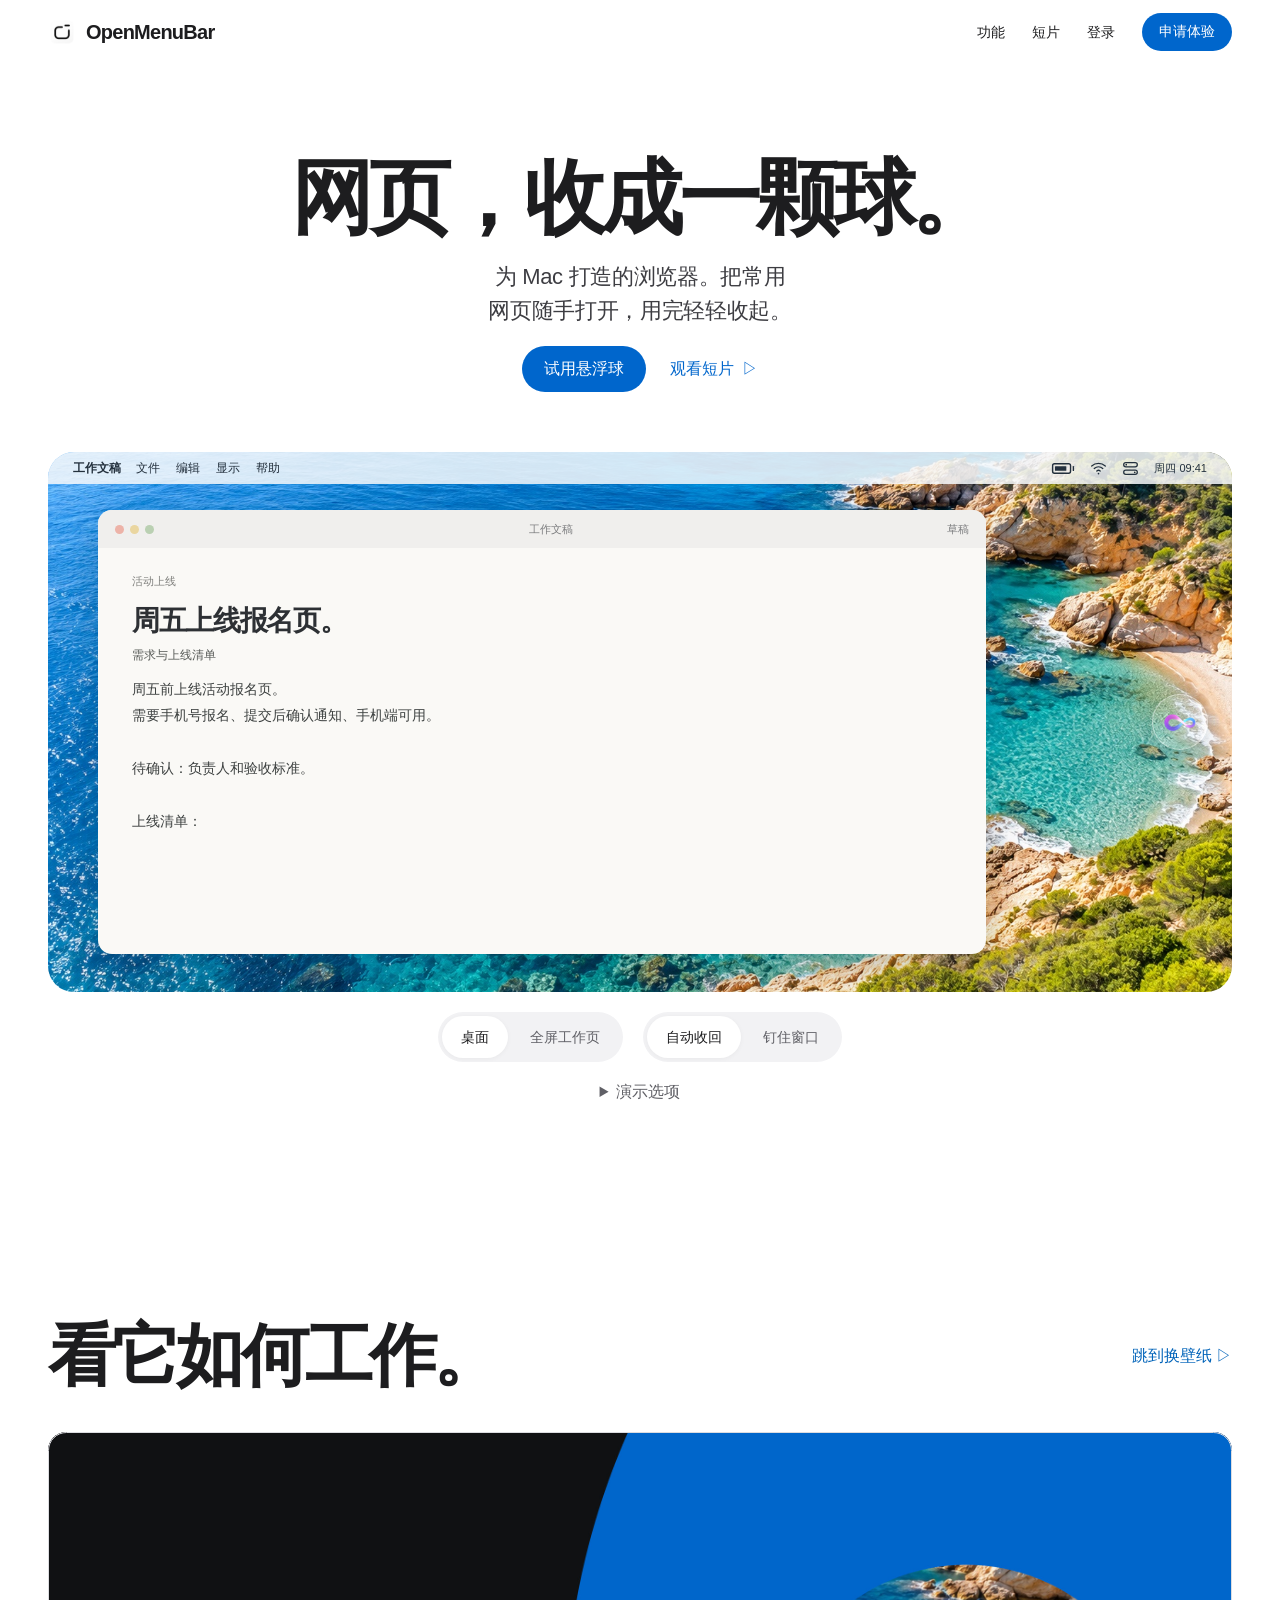
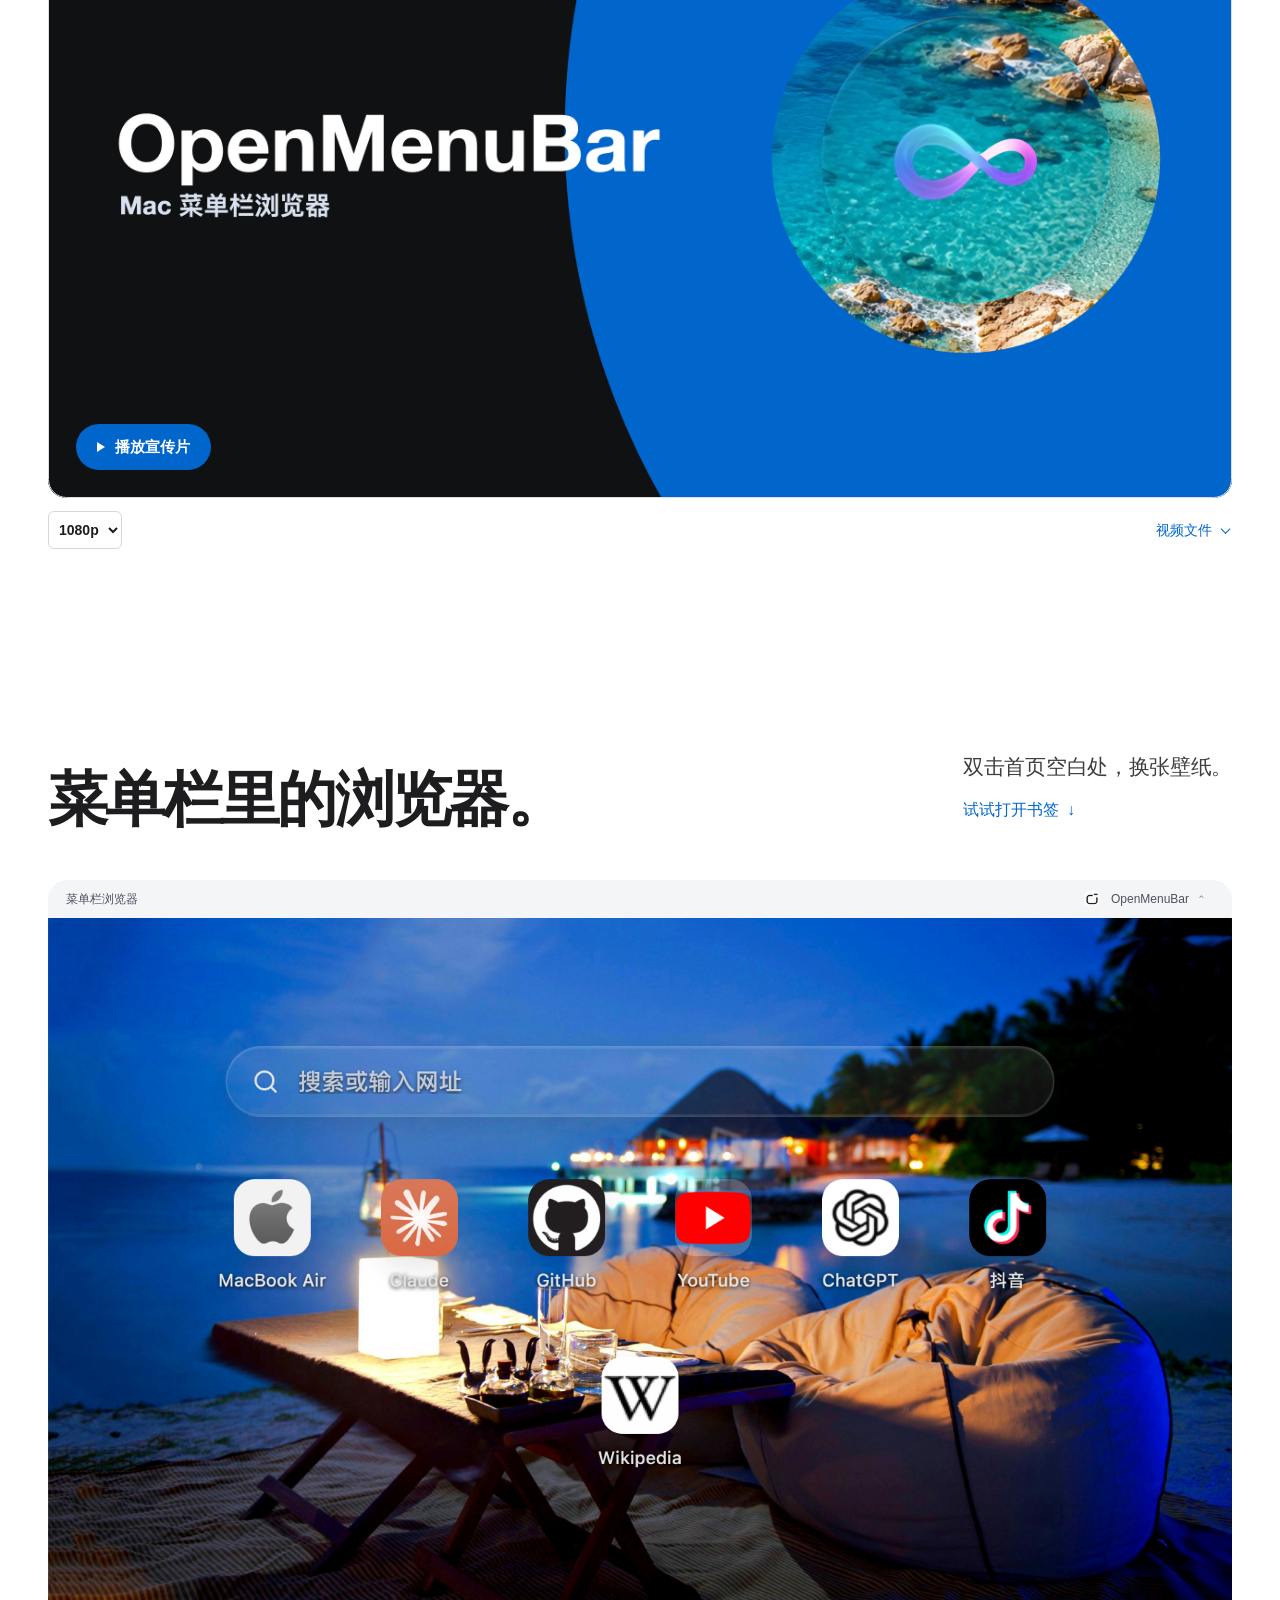
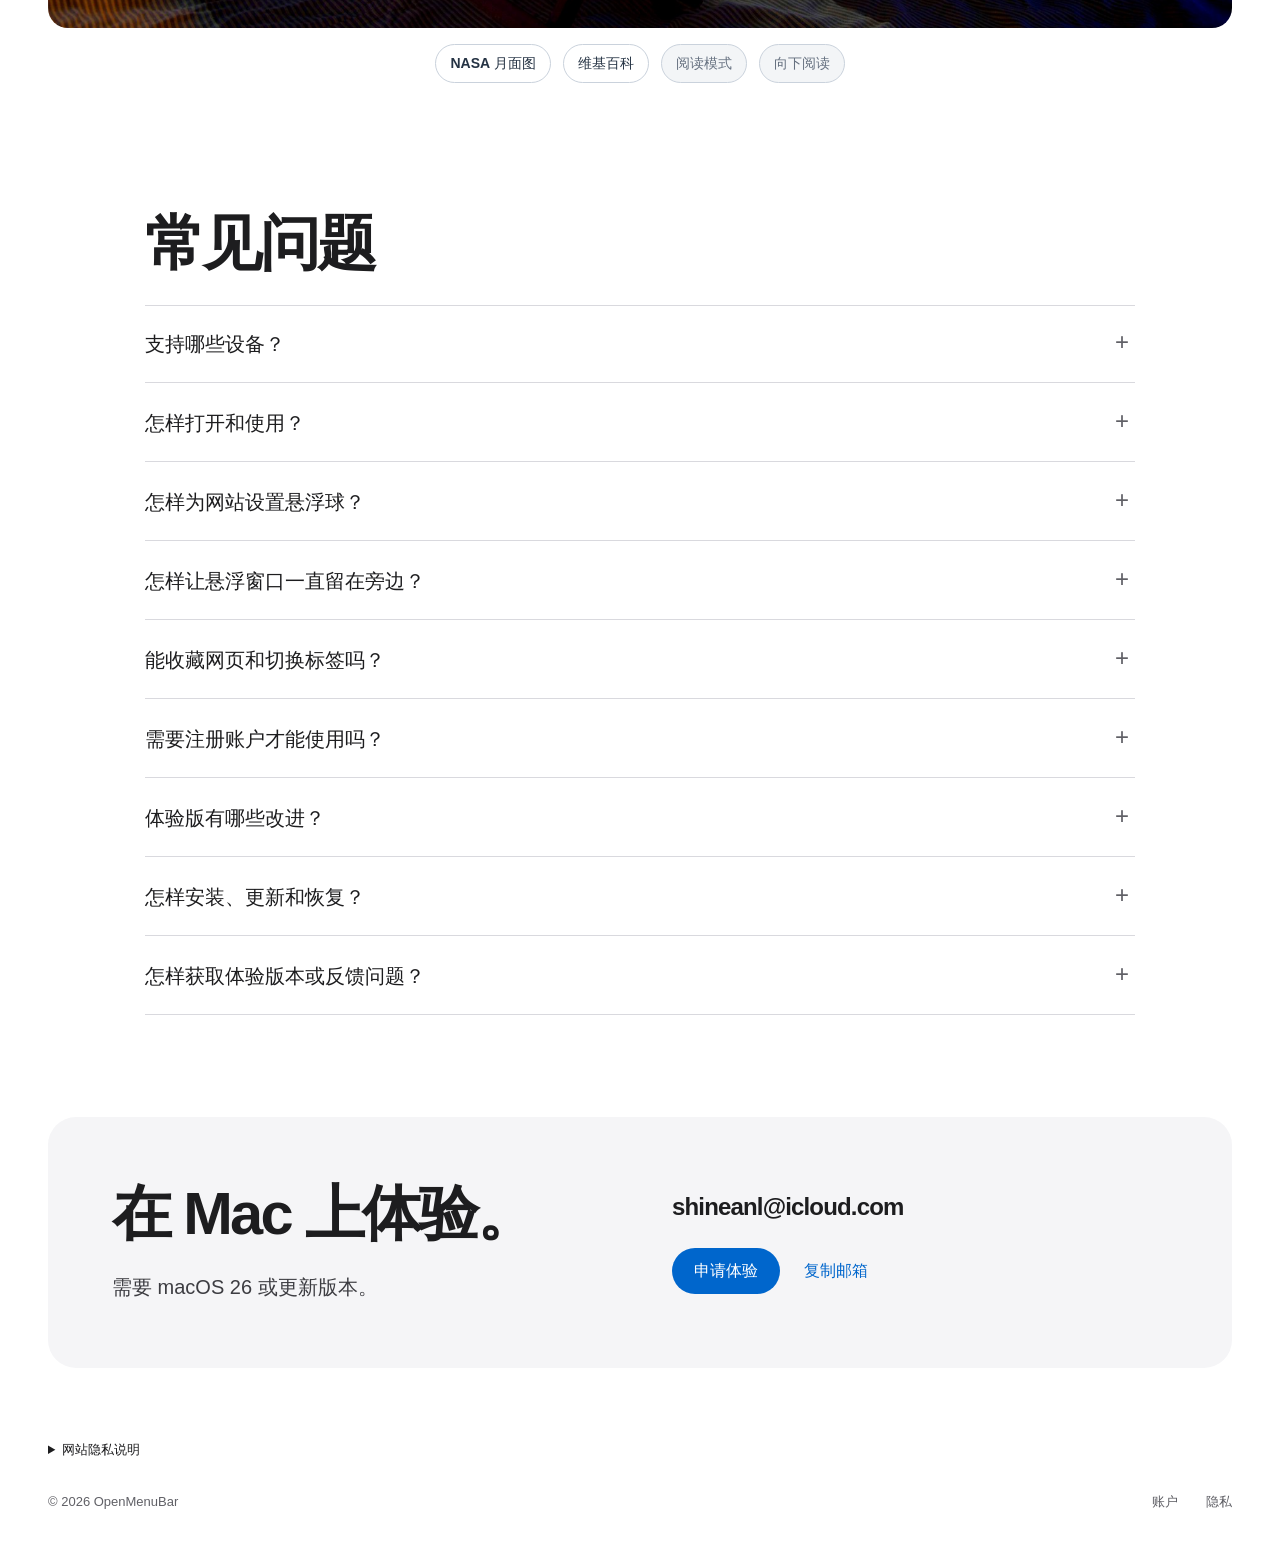
==== commit 802cedd4: "Stream 1080p60 through the backup video viewer" ====
--- a/index.html
+++ b/index.html
@@ -53,7 +53,7 @@
 <link rel="canonical" href="https://funning0423.github.io/openmenubar-site/"><meta property="og:url" content="https://funning0423.github.io/openmenubar-site/"><meta property="og:type" content="website"><meta property="og:locale" content="zh_CN"><meta property="og:image" content="https://funning0423.github.io/openmenubar-site/assets/wallpaper-poster.jpg?v=6a9117ad72"><meta property="og:image:alt" content="OpenMenuBar 字标与海岸背景下的液态玻璃悬浮球。"><meta name="twitter:card" content="summary_large_image"><link rel="stylesheet" href="refresh.css?v=16"><link rel="stylesheet" href="assets/film-player.css?v=08c5ec2693">
 <link rel="stylesheet" href="assets/orb-demo.css?v=54">
 <link rel="stylesheet" href="assets/moon-preview.css?v=f412bdb12c">
-<link rel="stylesheet" href="assets/homepage-layout.css?v=2">
+<link rel="stylesheet" href="assets/homepage-layout.css?v=3">
 </head>
 <body id="top">
 <noscript><style>.copy-email,[data-orb-open],.orb-scene-controls,.orb-demo-controls,.orb-launcher,.orb-invitation,.orb-pin-help{display:none}</style><p class="noscript-notice wrap">当前为静态预览。仍可观看短片、阅读功能和通过邮箱申请体验。</p></noscript>
@@ -130,7 +130,7 @@
       <summary>视频文件</summary>
       <div class="film-file-links">
         <a href="assets/openmenubar-wallpaper-4k.mp4?v=a91fa8672d" download="OpenMenuBar-Wallpaper-4K90.mp4">下载 4K 视频 <span aria-hidden="true">↓</span></a>
-        <a href="film-lite.html">备用播放 · 480p</a>
+        <a href="film-lite.html">备用播放 · 1080p</a>
         <a href="assets/openmenubar-wallpaper-hd.mp4?v=0477f7392b">直接播放 1080p <span aria-hidden="true">↗</span></a>
       </div>
       <details id="full-film" class="film-archive">
--- a/assets/homepage-layout.css
+++ b/assets/homepage-layout.css
@@ -67,9 +67,12 @@
   #features .menubar-intro { margin-top: 12px; }
 }
 
-#film-web-fallback[hidden], #lite-load[hidden] { display: none; }
+#film-web-fallback[hidden], #lite-load[hidden], .lite-film-controls[hidden] { display: none; }
 .lite-film { max-width: 860px; padding-block: clamp(40px, 7vw, 86px); }
 .lite-film h1 { margin: 20px 0 12px; font-size: clamp(32px, 6vw, 56px); line-height: 1.12; }
 .lite-film video { width: 100%; aspect-ratio: 16/9; display: block; margin: 24px 0 16px; border-radius: 16px; background: #111; }
 .lite-film-status { margin: 14px 0 0; color: var(--copy); }
 .lite-film-status:empty { margin: 0; }
+
+.lite-film-controls { display: flex; align-items: center; flex-wrap: wrap; gap: 12px 20px; }
+.lite-film-controls select { font: inherit; }
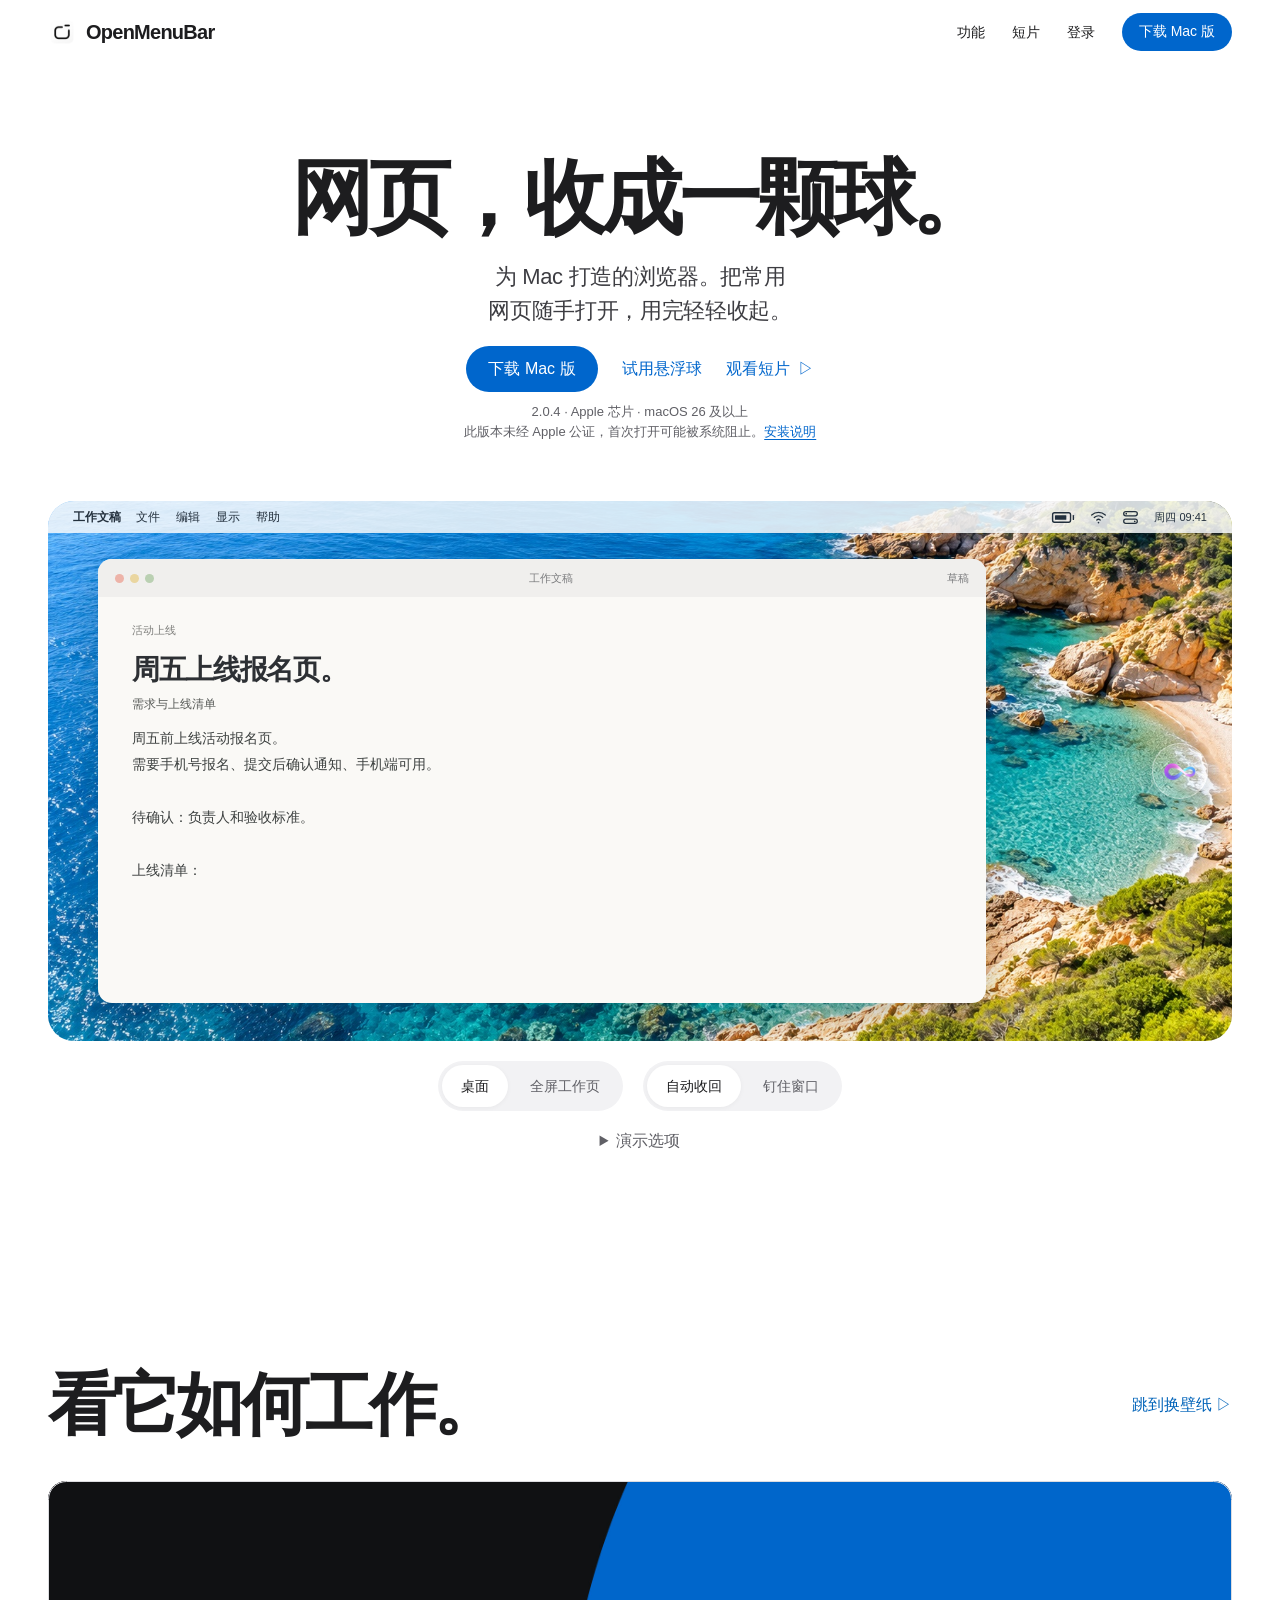
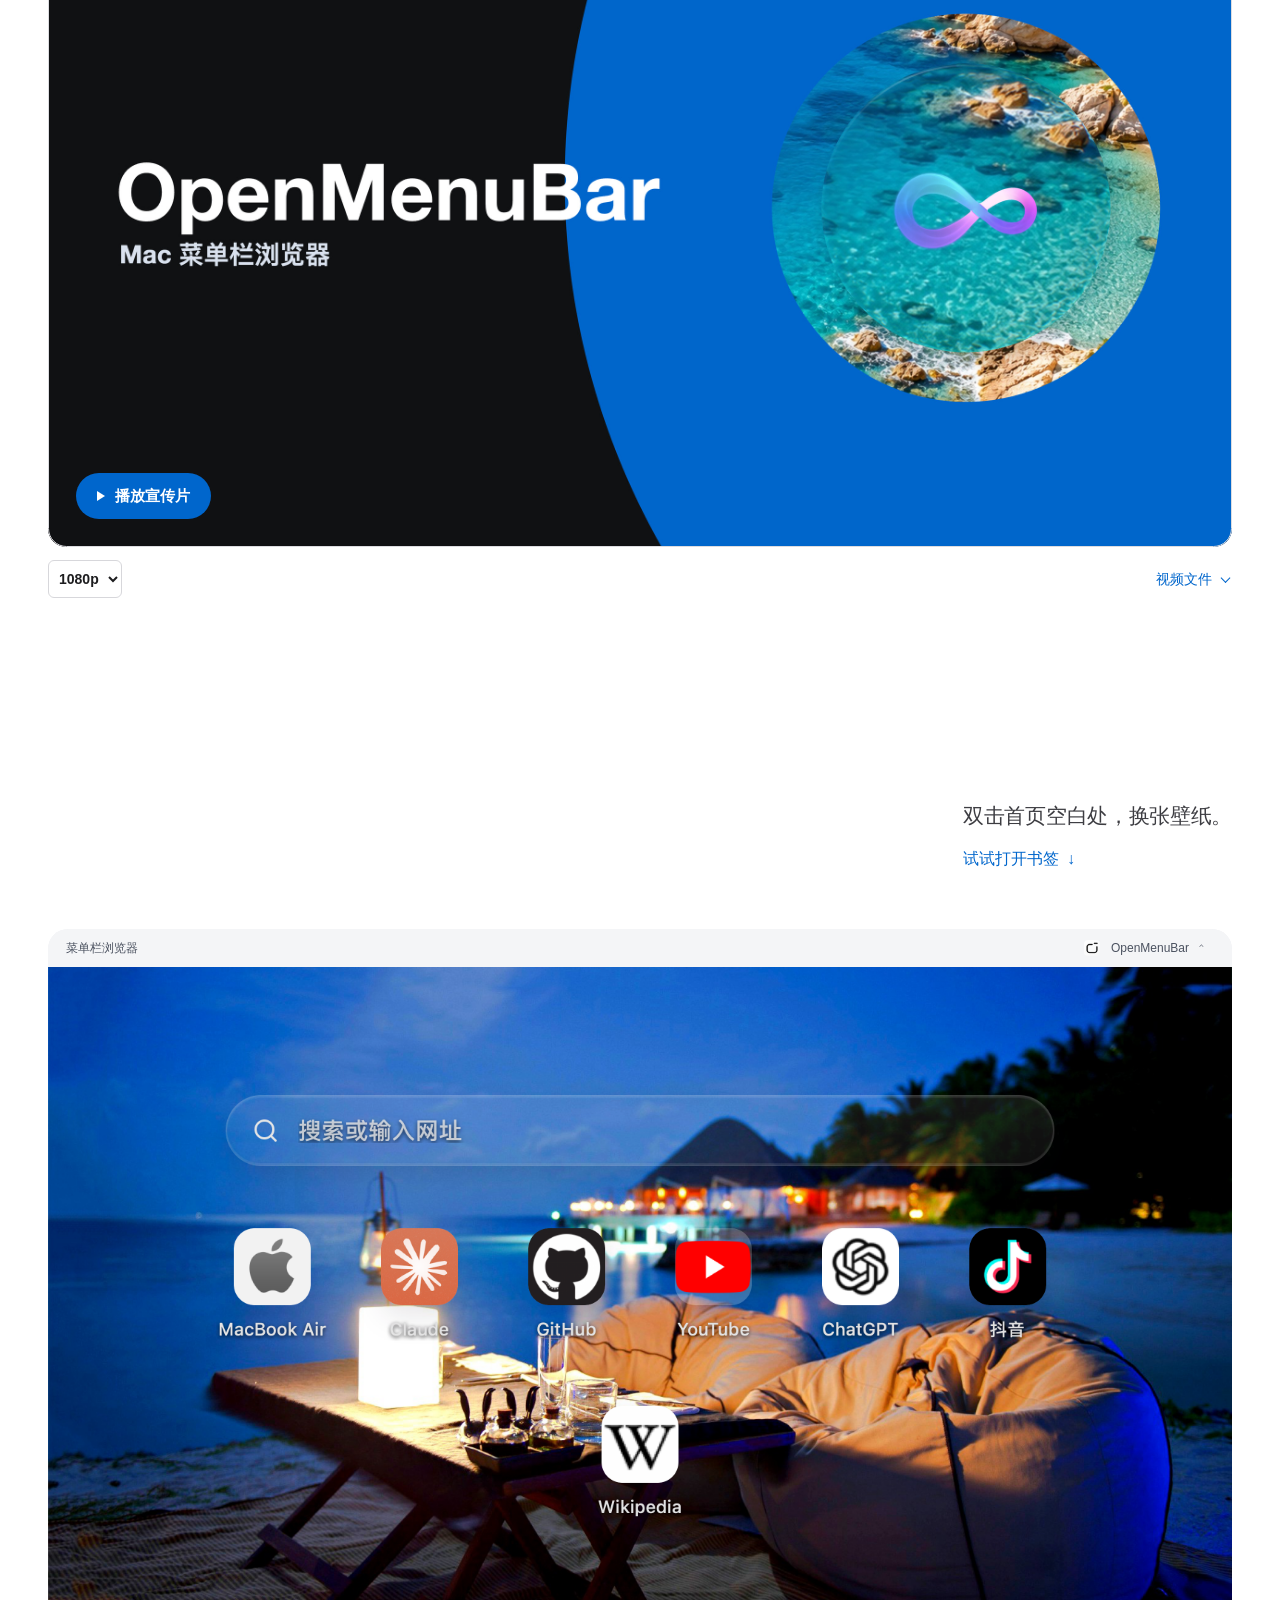
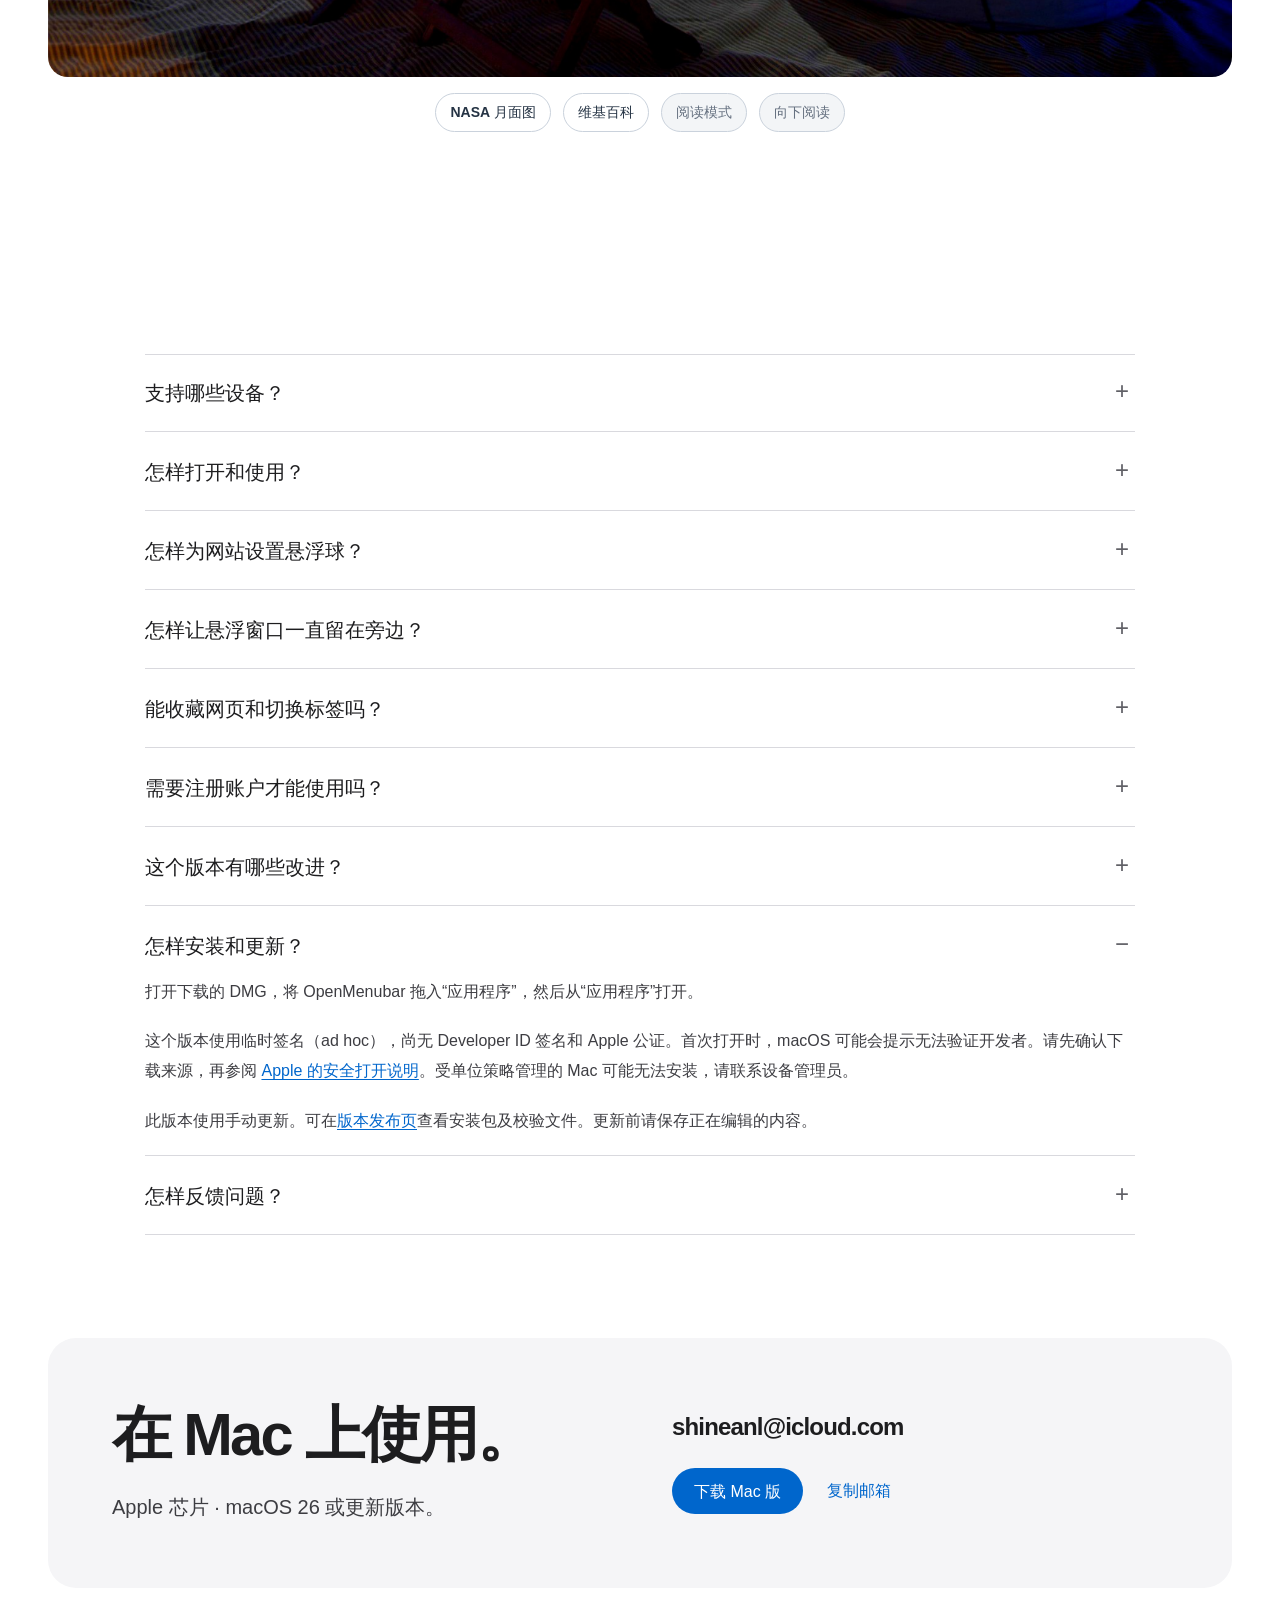
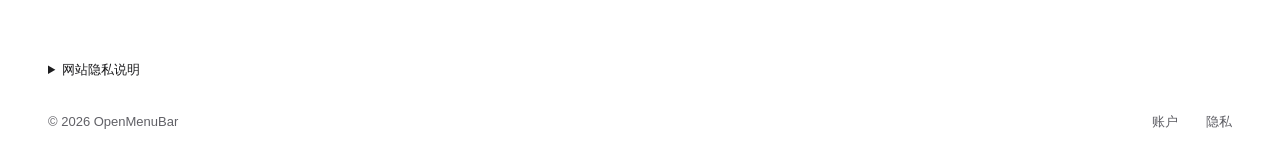
==== commit 8b81e87a: "Publish the Apple Silicon download and its installation checks" ====
--- a/index.html
+++ b/index.html
@@ -49,6 +49,7 @@
 @keyframes dockPress{0%,100%{opacity:0}18%{opacity:.3}}@keyframes chapterIn{from{opacity:0;transform:translateY(12px)}to{opacity:1;transform:none}}
 @media(max-width:760px){.product-window{border-radius:14px}.native-screen{aspect-ratio:1.3}.demo-live{background-position:54% center}.home-search{width:86%;height:42px;padding:0 14px;gap:9px}.home-search input{font-size:14px}.home-bookmarks{gap:32px 16px;margin-top:22px}.home-bookmark{flex-basis:calc((100% - 48px)/4);font-size:11px;gap:7px}.home-bookmark .icon-tile{width:42px;height:42px;border-radius:11px}.demo-menubar{font-size:10px;padding:0 9px}.demo-menubar b{font-size:10px}.menu-trigger{font-size:10px;gap:4px;padding:0 4px;min-height:36px}.menu-trigger img{width:17px;height:17px}.demo-topbar{height:36px;padding:6px 8px;gap:6px}.demo-topbar .dock-rail{--unit:20;--gap:4;width:140px}.demo-topbar .home-return{width:24px;height:24px;font-size:14px}.demo-tab{font-size:10px;min-width:68px;height:24px;padding:0 8px;gap:4px}.demo-tab img{width:12px;height:12px}.preview-page>.page-logo{width:36px;height:36px;border-radius:9px}.preview-page h3{font-size:21px;margin:13px 0 9px;max-width:90%}.preview-page p{font-size:12px;max-width:87%}.demo-query{padding:10px;font-size:11px;margin-top:14px;max-width:84%;border-radius:13px}.closed-label{font-size:14px}.closed-label img{width:30px}.motion-preview{border-radius:18px}.motion-chrome{padding:28px 20px 20px;gap:10px;flex-wrap:wrap;min-height:190px}.motion-chrome .dock-rail{--unit:40;--gap:9;width:285px;height:88px}.motion-chrome .dock-item::after{font-size:12px}.motion-tab-tray{flex-basis:100%;margin:0;min-height:40px;padding-left:3px}.motion-tab{font-size:13px;padding:9px 14px}.motion-tab img{width:18px;height:18px}.motion-content{padding:28px 24px;gap:16px;min-height:180px}.motion-content h3{font-size:23px;line-height:1.25}.motion-content p{font-size:14px}.motion-content .motion-logo{width:48px;height:48px;border-radius:12px}.key-row{margin-bottom:24px;gap:8px;flex-wrap:wrap}.key-row p{font-size:13px;margin-left:4px}.key{min-width:44px;height:44px;font-size:18px}.bookmark{width:52px;height:52px}.bookmark img{width:38px;height:38px}.bookmark-strip{gap:14px;margin-bottom:24px}.workspace-page{padding:28px 22px;min-height:220px}.workspace-page h3{font-size:24px}.workspace-page p{font-size:15px}.small-home{aspect-ratio:1.45}}
 @media(prefers-reduced-motion:reduce){.demo-live,.home-view,.dock-item,.dock-item img,.dock-bg,.motion-tab-tray,.closed-label{transition:none!important}.motion-pointer{display:none!important}.feature-view{animation:none}}
+.release-demo{border:0;background:none;padding:0;font:inherit;cursor:pointer}.release-note a{text-decoration:underline;text-underline-offset:3px}
 </style>
 <link rel="canonical" href="https://funning0423.github.io/openmenubar-site/"><meta property="og:url" content="https://funning0423.github.io/openmenubar-site/"><meta property="og:type" content="website"><meta property="og:locale" content="zh_CN"><meta property="og:image" content="https://funning0423.github.io/openmenubar-site/assets/wallpaper-poster.jpg?v=6a9117ad72"><meta property="og:image:alt" content="OpenMenuBar 字标与海岸背景下的液态玻璃悬浮球。"><meta name="twitter:card" content="summary_large_image"><link rel="stylesheet" href="refresh.css?v=16"><link rel="stylesheet" href="assets/film-player.css?v=08c5ec2693">
 <link rel="stylesheet" href="assets/orb-demo.css?v=54">
@@ -56,14 +57,14 @@
 <link rel="stylesheet" href="assets/homepage-layout.css?v=3">
 </head>
 <body id="top">
-<noscript><style>.copy-email,[data-orb-open],.orb-scene-controls,.orb-demo-controls,.orb-launcher,.orb-invitation,.orb-pin-help{display:none}</style><p class="noscript-notice wrap">当前为静态预览。仍可观看短片、阅读功能和通过邮箱申请体验。</p></noscript>
+<noscript><style>.copy-email,[data-orb-open],.orb-scene-controls,.orb-demo-controls,.orb-launcher,.orb-invitation,.orb-pin-help{display:none}</style><p class="noscript-notice wrap">当前为静态预览。仍可下载 Mac 版和观看短片。</p></noscript>
 <a class="skip" href="#main">跳到正文</a>
-<div class="wrap"><header><a class="brand" href="#top" aria-label="OpenMenuBar 首页"><img src="assets/app-icon.png?v=5" alt="" width="33" height="33">OpenMenuBar</a><nav aria-label="主导航"><a class="desktop-nav" href="#features">功能</a><a href="#film">短片</a><a href="https://openmenubar-mac.funning0423.chatgpt.site/account" target="_top">登录</a><a class="nav-cta desktop-nav" href="mailto:shineanl@icloud.com?subject=OpenMenuBar%20%E4%BD%93%E9%AA%8C%E7%94%B3%E8%AF%B7">申请体验</a></nav></header></div>
+<div class="wrap"><header><a class="brand" href="#top" aria-label="OpenMenuBar 首页"><img src="assets/app-icon.png?v=5" alt="" width="33" height="33">OpenMenuBar</a><nav aria-label="主导航"><a class="desktop-nav" href="#features">功能</a><a href="#film">短片</a><a href="https://openmenubar-mac.funning0423.chatgpt.site/account" target="_top">登录</a><a class="nav-cta desktop-nav" href="https://github.com/Funning0423/openmenubar-site/releases/download/v2.0.4/OpenMenubar-2.0.4-arm64.dmg" aria-describedby="download-compatibility">下载 Mac 版</a></nav></header></div>
 <main id="main">
 <section class="hero orb-hero wrap" aria-labelledby="hero-title">
   <div class="entry hero-heading"><h1 id="hero-title"><span>网页，</span><wbr><span>收成一颗球。</span></h1><div class="hero-copy">
     <p class="intro">为 Mac 打造的浏览器。把常用网页随手打开，用完轻轻收起。</p>
-    <div class="actions"><button class="button" type="button" data-orb-open>试用悬浮球</button><a class="text-link" href="#film">观看短片 <span aria-hidden="true">▷</span></a></div>
+    <div class="actions"><a class="button" href="https://github.com/Funning0423/openmenubar-site/releases/download/v2.0.4/OpenMenubar-2.0.4-arm64.dmg" aria-describedby="download-compatibility">下载 Mac 版</a><button class="text-link release-demo" type="button" data-orb-open>试用悬浮球</button><a class="text-link" href="#film">观看短片 <span aria-hidden="true">▷</span></a></div><p class="release-note" id="download-compatibility">2.0.4 · Apple 芯片 · macOS 26 及以上<br>此版本未经 Apple 公证，首次打开可能被系统阻止。<a href="#install-help">安装说明</a></p>
   </div></div>
   <div class="orb-stage" id="orb-stage" data-ui data-orb-state="closed" data-orb-side="right" data-orb-scene="desktop" data-orb-pinned="false" aria-label="在工作场景中使用悬浮 AI 网页">
     <div class="orb-desktop-bar" aria-hidden="true"><div class="orb-menu-left"><span class="orb-menu-app">工作文稿</span><span class="orb-menu-items"><span>文件</span><span>编辑</span><span>显示</span><span>帮助</span></span></div><div class="orb-menu-status"><svg viewBox="0 0 24 18" class="orb-battery"><rect x="1" y="4" width="19" height="10" rx="2"/><path d="M23 7v4"/><rect x="3.5" y="6.5" width="12" height="5" rx=".6" fill="currentColor" stroke="none"/></svg><svg viewBox="0 0 20 20"><path d="M2 7a12 12 0 0 1 16 0M5 10a7.5 7.5 0 0 1 10 0M8 13a3 3 0 0 1 4 0"/><circle cx="10" cy="16" r="1" fill="currentColor" stroke="none"/></svg><svg viewBox="0 0 20 20"><rect x="2" y="3" width="16" height="5" rx="2.5"/><circle cx="5" cy="5.5" r="1" fill="currentColor" stroke="none"/><rect x="2" y="12" width="16" height="5" rx="2.5"/><circle cx="15" cy="14.5" r="1" fill="currentColor" stroke="none"/></svg><span class="orb-menu-time">周四 09:41</span></div></div>
@@ -106,7 +107,7 @@
     <div class="orb-demo-controls"><div><button type="button" id="orb-side">移到左侧</button><button type="button" id="orb-toggle">展开 AI</button></div></div>
   </details>
   <p class="demo-status" id="orb-demo-status" role="status" aria-live="polite"></p>
-  <noscript><p class="orb-static-note">当前显示静态预览。你仍可观看短片、阅读功能，或<a href="#contact">申请体验</a>。</p></noscript>
+  <noscript><p class="orb-static-note">当前显示静态预览。你仍可观看短片、阅读功能，或<a href="https://github.com/Funning0423/openmenubar-site/releases/download/v2.0.4/OpenMenubar-2.0.4-arm64.dmg">下载 Mac 版</a>。</p></noscript>
 </section>
 
 <section class="film-section" id="film" aria-labelledby="film-title">
@@ -149,8 +150,8 @@
 <div class="moon-page" hidden><div class="moon-bar" role="toolbar" aria-label="网页标签"></div><div class="moon-body" tabindex="0" role="region" aria-label="网页内容"><div class="moon-content"></div></div></div>
 </div></div><div class="closed-label"><img src="assets/app-icon.png?v=5" alt="">点右上角图标，接着读。</div></div></div></div>
 <div class="moon-actions" role="group" aria-label="交互演示操作"><button type="button" data-moon="nasa">NASA 月面图</button><button type="button" data-moon="wiki">维基百科</button><button type="button" data-moon="reader" aria-pressed="false" disabled>阅读模式</button><button type="button" data-moon="next" disabled>向下阅读</button><a id="moon-original" hidden target="_blank" rel="noopener noreferrer">打开原网页 ↗</a></div><p class="visually-hidden" id="moon-status" aria-live="polite"></p></section>
-<section class="launch-section wrap" id="faq" aria-labelledby="faq-title"><div class="faq-heading"><h2 class="reveal" id="faq-title">常见问题</h2></div><div class="faq-list"><details><summary>支持哪些设备？</summary><p>OpenMenuBar 适用于 macOS 26 及以上，目前面向 Mac。</p></details><details><summary>怎样打开和使用？</summary><p>点击菜单栏图标即可打开或收起浏览器。输入关键词或网址开始浏览；也可以在设置中自定义快捷键，或启用悬浮球。</p></details><details><summary>怎样为网站设置悬浮球？</summary><p>右键菜单栏图标 → 设置 →「悬浮球」→「添加站点」，填写名称与网址，再将该站点的「打开方式」设为「悬浮球」，即可在屏幕边缘显示入口。点开访问该站点，收起后保留当前页面；也可以拖动位置、设置专属快捷键或更换头像。每颗悬浮球对应一个已配置的站点。</p></details><details><summary>怎样让悬浮窗口一直留在旁边？</summary><p>在「设置 → 快捷键」中为“钉住窗口”配置自己的组合键；默认没有快捷键。展开悬浮网页后使用该组合键即可切换钉住状态。钉住后点击其他应用不会收回，仍可按 Esc 主动收起。</p></details><details><summary>能收藏网页和切换标签吗？</summary><p>可以。常用网页可从主页与顶栏快速打开。右键选择“从主页移除”会保留收藏；选择“删除书签”则会先确认。移除的图标可以从书签管理添加回来。</p></details><details><summary>需要注册账户才能使用吗？</summary><p>不需要。浏览、收藏和下载可以直接使用。账户入口支持使用 ChatGPT 登录，也可在登录页用邮箱注册；首次授权会创建 OpenMenubar 账户。目前不提供微信或手机验证码登录，也暂不提供云同步。</p></details><!-- shared-release:start --><details id="release-notes"><summary>体验版有哪些改进？</summary><p>2.0.4 · 2026-10-25</p><p>修复退出后再次进入无痕时可能保留上次 Cookie 和本地存储的问题。</p><p>修复无痕状态下清除普通浏览资料的网站数据未实际生效的问题，并明确清理范围。</p><p>补齐真实文件上传与客户端原生操作流程的安装版验证。</p><p>普通公共 HTTPS 外语网页默认自动翻译，支持按网站关闭；无痕与本地页面仅手动。</p><p>工作空间支持重命名和确认删除；覆盖需确认，打开前自动保存最近一次网址恢复点。</p><p>工作空间损坏时保护原件并恢复有效备份；资料变化、重名或超过 50 个时停止写入。</p><p>反馈通过可审阅的邮件草稿发送，也可复制完整内容。</p><p>体验版：要求 macOS 26 或以上。正式签名、公证和公共自动更新尚未就绪；暂不提供云同步。工作空间不保存表单或页面状态。</p></details><details id="install-help"><summary>怎样安装、更新和恢复？</summary><p>请先通过邮箱申请体验，确认版本与安装说明后，将应用放入“应用程序”并打开。当前尚未提供公开下载和公共自动更新，获取新版本请联系支持邮箱。遇到系统安全提示时，请联系支持确认安装包来源。</p><p>更新前请保存重要网页地址并完成表单操作。如新版本无法启动，请联系支持获取适配的旧版；不要删除应用资料。工作空间打开前可以先保存当前标签；它只保存网址和顺序，不保存表单或页面状态。</p><p>问题反馈请附产品版本、macOS 版本及复现步骤；发送前检查内容，避免包含密码、Cookie 或私人网页。</p></details><!-- shared-release:end --><details><summary>怎样获取体验版本或反馈问题？</summary><p>请联系 <a href="mailto:shineanl@icloud.com?subject=OpenMenuBar%20%E4%BD%93%E9%AA%8C%E7%94%B3%E8%AF%B7">shineanl@icloud.com</a> 获取体验信息。反馈问题时，附上 macOS 版本、产品版本和复现步骤，会更方便定位。</p></details></div></section>
-<section class="contact-section wrap" id="contact" aria-labelledby="contact-title"><div><h2 id="contact-title">在 Mac 上体验。</h2><p>需要 macOS 26 或更新版本。</p></div><div class="contact-card"><a class="email-address" href="mailto:shineanl@icloud.com?subject=OpenMenuBar%20%E4%BD%93%E9%AA%8C%E7%94%B3%E8%AF%B7">shineanl@icloud.com</a><div class="contact-actions"><a class="button" href="mailto:shineanl@icloud.com?subject=OpenMenuBar%20%E4%BD%93%E9%AA%8C%E7%94%B3%E8%AF%B7">申请体验</a><button class="copy-email" type="button">复制邮箱</button></div><p class="copy-status" role="status" aria-live="polite"></p></div></section>
+<section class="launch-section wrap" id="faq" aria-labelledby="faq-title"><div class="faq-heading"><h2 class="reveal" id="faq-title">常见问题</h2></div><div class="faq-list"><details><summary>支持哪些设备？</summary><p>此安装包支持配备 Apple 芯片的 Mac，需要 macOS 26 或更新版本。</p></details><details><summary>怎样打开和使用？</summary><p>点击菜单栏图标即可打开或收起浏览器。输入关键词或网址开始浏览；也可以在设置中自定义快捷键，或启用悬浮球。</p></details><details><summary>怎样为网站设置悬浮球？</summary><p>右键菜单栏图标 → 设置 →「悬浮球」→「添加站点」，填写名称与网址，再将该站点的「打开方式」设为「悬浮球」，即可在屏幕边缘显示入口。点开访问该站点，收起后保留当前页面；也可以拖动位置、设置专属快捷键或更换头像。每颗悬浮球对应一个已配置的站点。</p></details><details><summary>怎样让悬浮窗口一直留在旁边？</summary><p>在「设置 → 快捷键」中为“钉住窗口”配置自己的组合键；默认没有快捷键。展开悬浮网页后使用该组合键即可切换钉住状态。钉住后点击其他应用不会收回，仍可按 Esc 主动收起。</p></details><details><summary>能收藏网页和切换标签吗？</summary><p>可以。常用网页可从主页与顶栏快速打开。右键选择“从主页移除”会保留收藏；选择“删除书签”则会先确认。移除的图标可以从书签管理添加回来。</p></details><details><summary>需要注册账户才能使用吗？</summary><p>不需要。浏览、收藏和下载可以直接使用。账户入口支持使用 ChatGPT 登录，也可在登录页用邮箱注册；首次授权会创建 OpenMenubar 账户。目前不提供微信或手机验证码登录，也暂不提供云同步。</p></details><!-- shared-release:start --><details id="release-notes"><summary>这个版本有哪些改进？</summary><p>2.0.4 · 2026-10-25</p><p>修复退出后再次进入无痕时可能保留上次 Cookie 和本地存储的问题。</p><p>修复无痕状态下清除普通浏览资料的网站数据未实际生效的问题，并明确清理范围。</p><p>补齐真实文件上传与客户端原生操作流程的安装版验证。</p><p>普通公共 HTTPS 外语网页默认自动翻译，支持按网站关闭；无痕与本地页面仅手动。</p><p>工作空间支持重命名和确认删除；覆盖需确认，打开前自动保存最近一次网址恢复点。</p><p>工作空间损坏时保护原件并恢复有效备份；资料变化、重名或超过 50 个时停止写入。</p><p>反馈通过可审阅的邮件草稿发送，也可复制完整内容。</p></details><!-- shared-release:end --><details id="install-help" open><summary>怎样安装和更新？</summary><p>打开下载的 DMG，将 OpenMenubar 拖入“应用程序”，然后从“应用程序”打开。</p><p>这个版本使用临时签名（ad hoc），尚无 Developer ID 签名和 Apple 公证。首次打开时，macOS 可能会提示无法验证开发者。请先确认下载来源，再参阅 <a href="https://support.apple.com/zh-cn/102445">Apple 的安全打开说明</a>。受单位策略管理的 Mac 可能无法安装，请联系设备管理员。</p><p>此版本使用手动更新。可在<a href="https://github.com/Funning0423/openmenubar-site/releases/tag/v2.0.4">版本发布页</a>查看安装包及校验文件。更新前请保存正在编辑的内容。</p></details><details><summary>怎样反馈问题？</summary><p>请联系 <a href="mailto:shineanl@icloud.com">shineanl@icloud.com</a>，并附上 macOS 版本、产品版本和复现步骤。</p></details></div></section>
+<section class="contact-section wrap" id="contact" aria-labelledby="contact-title"><div><h2 id="contact-title">在 Mac 上使用。</h2><p>Apple 芯片 · macOS 26 或更新版本。</p></div><div class="contact-card"><a class="email-address" href="mailto:shineanl@icloud.com">shineanl@icloud.com</a><div class="contact-actions"><a class="button" href="https://github.com/Funning0423/openmenubar-site/releases/download/v2.0.4/OpenMenubar-2.0.4-arm64.dmg" aria-describedby="download-compatibility">下载 Mac 版</a><button class="copy-email" type="button">复制邮箱</button></div><p class="copy-status" role="status" aria-live="polite"></p></div></section>
 
 <section class="site-info wrap" aria-label="网站说明"><details id="privacy"><summary>网站隐私说明</summary><p>介绍页没有广告或行为统计。账户为可选功能，本地核心功能无需登录。身份验证由 ChatGPT 提供；设备授权后保存身份标识、昵称、邮箱及最长 30 天的会话，令牌以摘要保存。账户不提供浏览数据云同步，iCloud 独立且依赖构建权限。托管服务处理连接所需的技术记录。</p><p>网页翻译可能向 Google 发送合格的可见文本。普通公共 HTTPS 外语网页默认自动，可按网站关闭；无痕和本地页面仅手动。输入框、密码与 Cookie 不发送。</p><p>客户端与网页账户登出为不同操作。目前没有自助导出、账户资料删除或设备管理界面，相关请求请联系支持，需核对身份和处理权限。账户资料没有自动到期删除机制。</p><p class="third-party-note">演示中的 GPT、Claude、GitHub、抖音为第三方网页示例，其名称和标识属于各自权利人，不表示官方合作或背书。</p><p>影片使用产品素材与独立预览制作，非客户端录屏。</p><p>影片配乐：<a href="https://mixkit.co/free-stock-music/tag/technology/" target="_blank" rel="noopener noreferrer">Close Up — Michael Ramir C. / Mixkit</a>，依据 <a href="https://mixkit.co/license/modal/musicFree/" target="_blank" rel="noopener noreferrer">Mixkit Stock Music Free License</a> 使用。</p></details></section></main><footer class="footer wrap"><div class="footer-bottom"><span>© 2026 OpenMenuBar</span><div><a href="https://openmenubar-mac.funning0423.chatgpt.site/account" target="_top">账户</a><a href="#privacy">隐私</a></div></div></footer>
 <script>
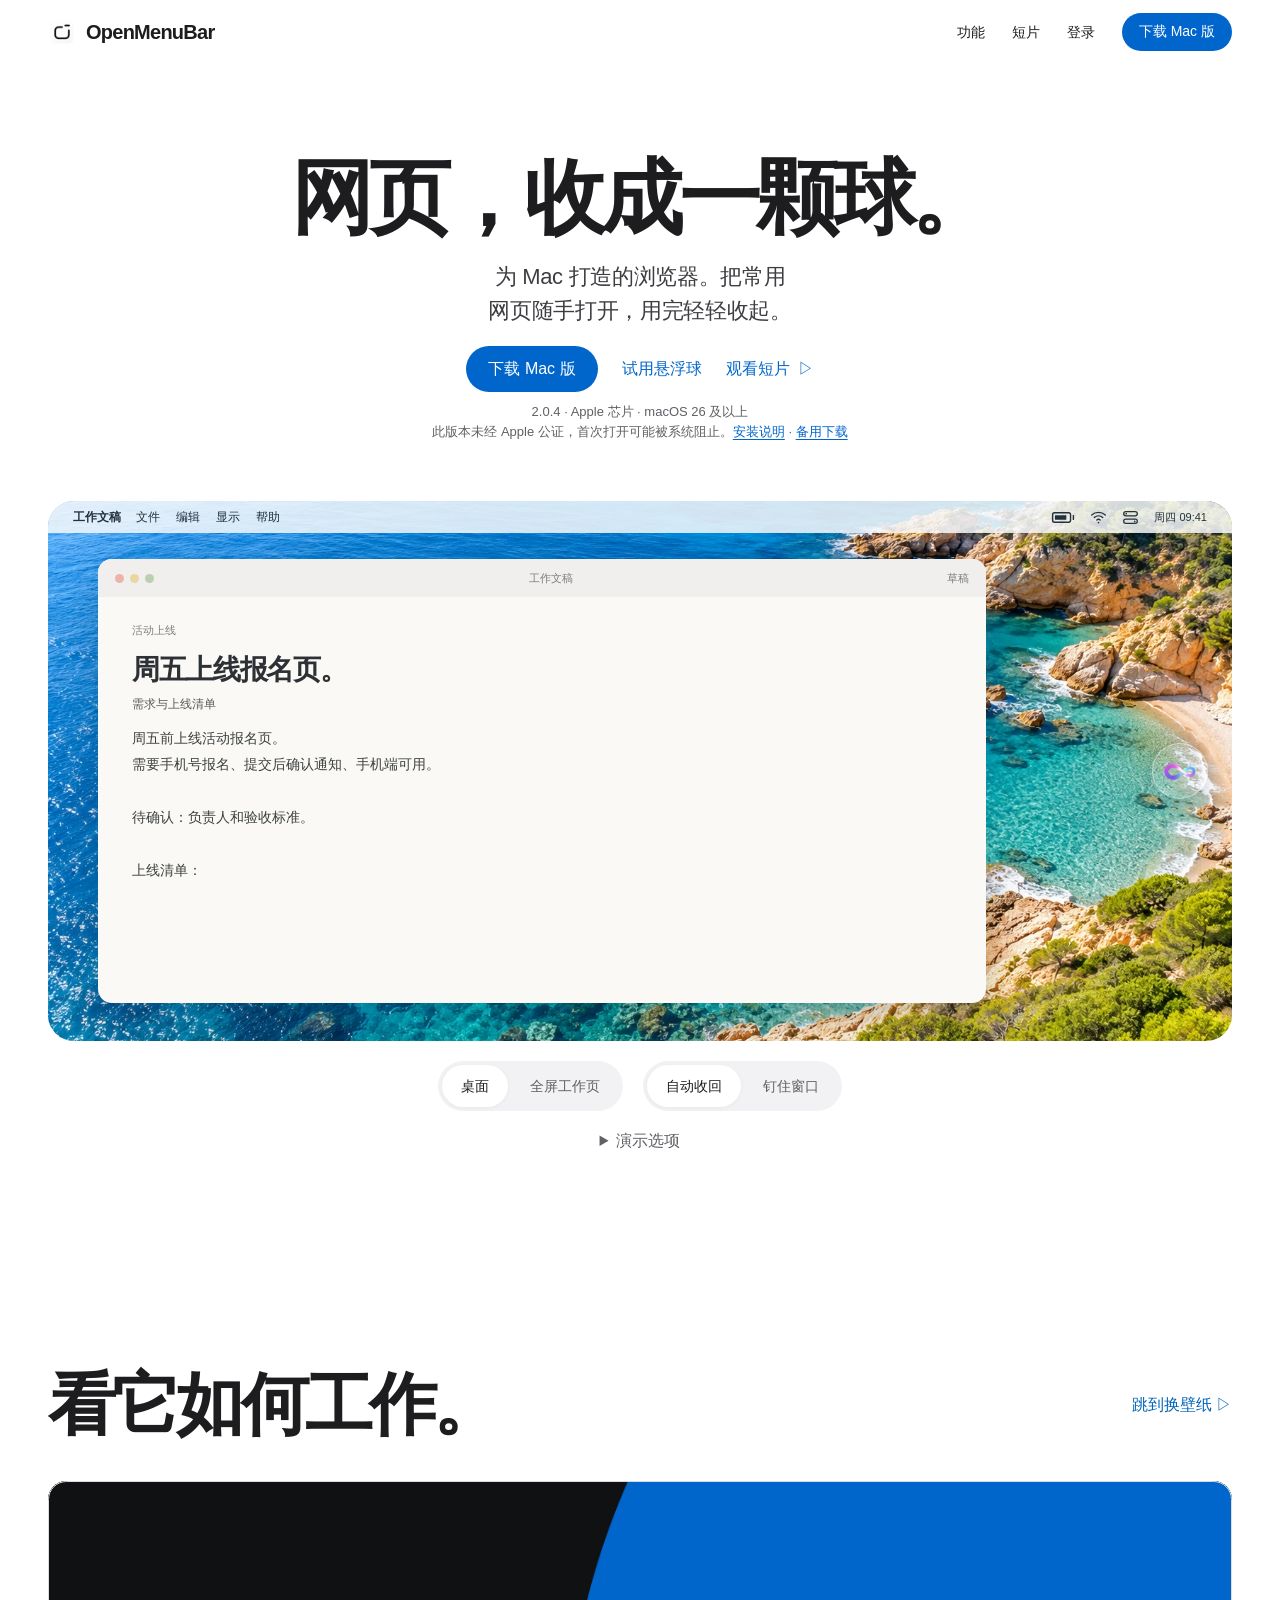
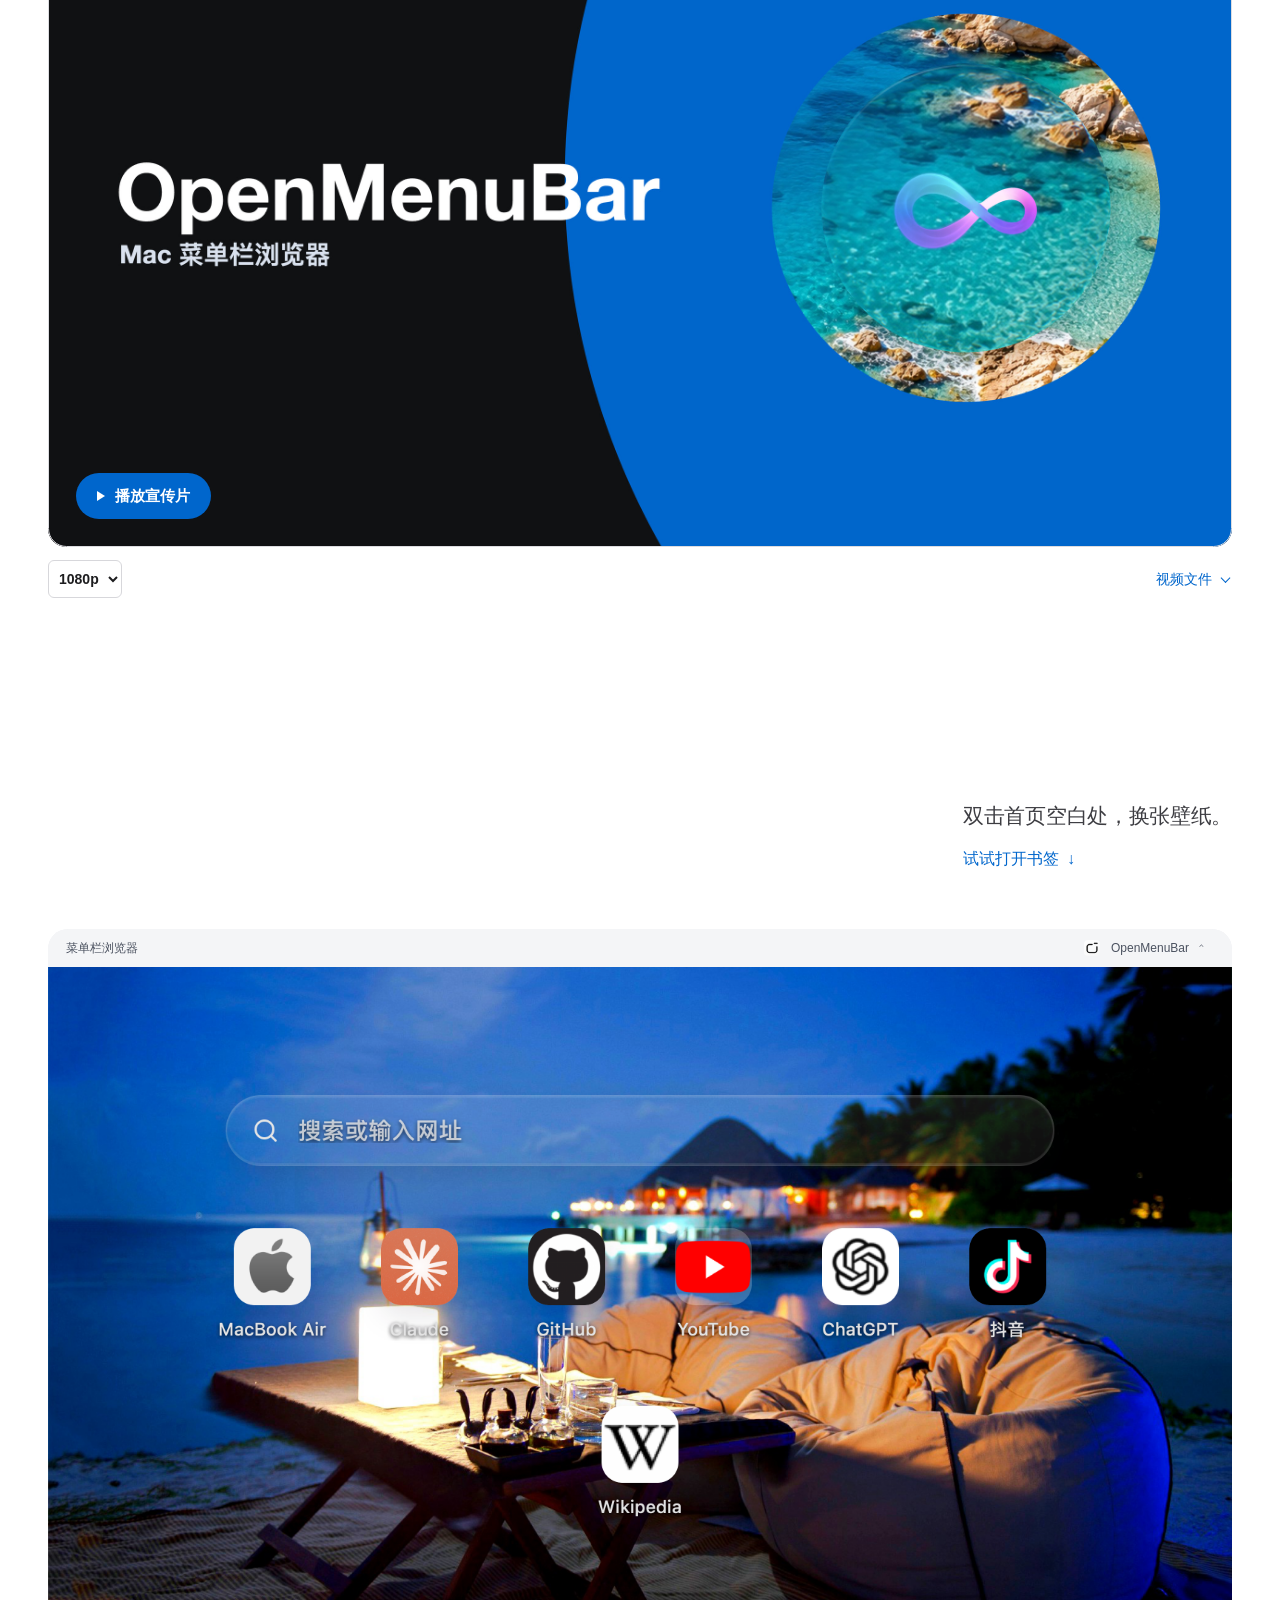
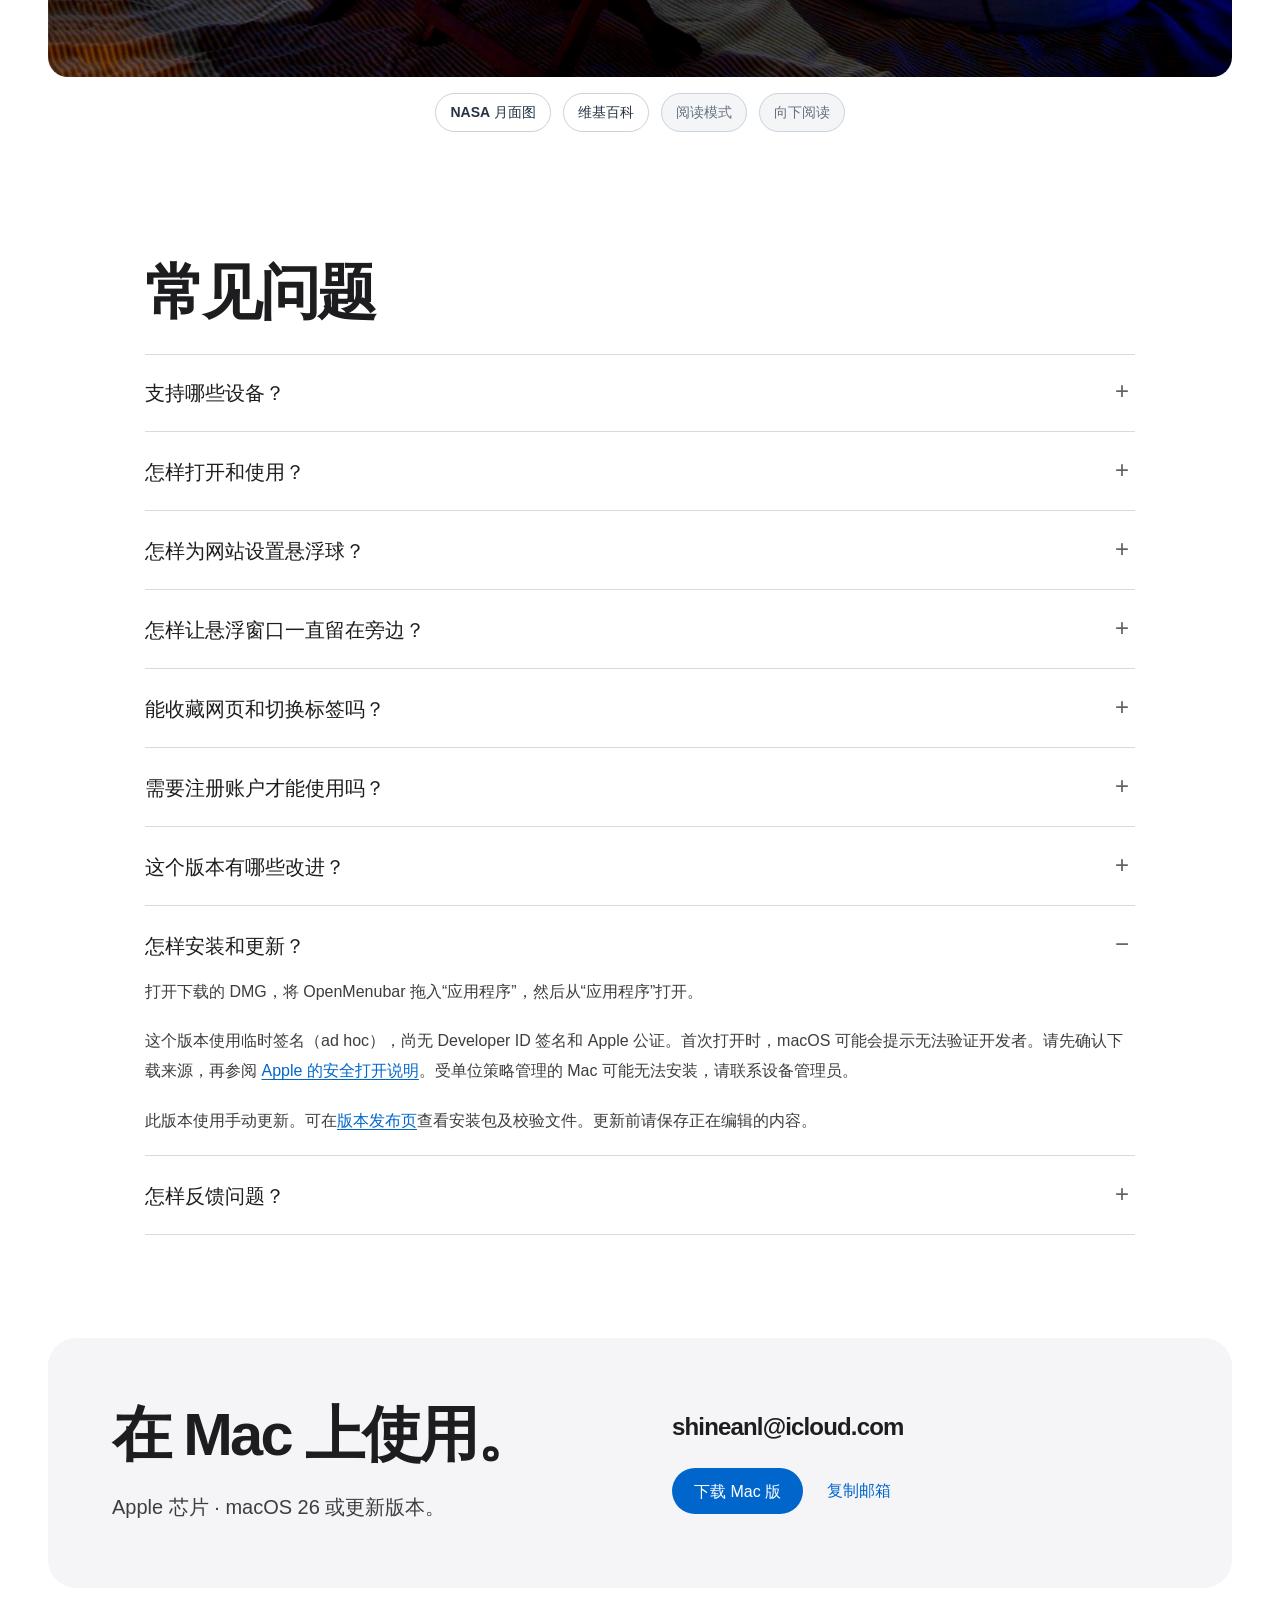
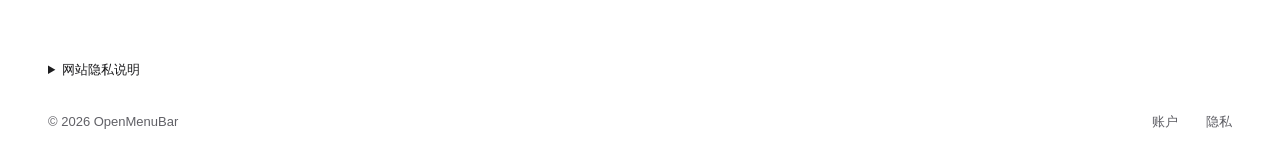
==== commit 61a97ae2: "Offer the official-site DMG mirror as a second download" ====
--- a/index.html
+++ b/index.html
@@ -64,7 +64,7 @@
 <section class="hero orb-hero wrap" aria-labelledby="hero-title">
   <div class="entry hero-heading"><h1 id="hero-title"><span>网页，</span><wbr><span>收成一颗球。</span></h1><div class="hero-copy">
     <p class="intro">为 Mac 打造的浏览器。把常用网页随手打开，用完轻轻收起。</p>
-    <div class="actions"><a class="button" href="https://github.com/Funning0423/openmenubar-site/releases/download/v2.0.4/OpenMenubar-2.0.4-arm64.dmg" aria-describedby="download-compatibility">下载 Mac 版</a><button class="text-link release-demo" type="button" data-orb-open>试用悬浮球</button><a class="text-link" href="#film">观看短片 <span aria-hidden="true">▷</span></a></div><p class="release-note" id="download-compatibility">2.0.4 · Apple 芯片 · macOS 26 及以上<br>此版本未经 Apple 公证，首次打开可能被系统阻止。<a href="#install-help">安装说明</a></p>
+    <div class="actions"><a class="button" href="https://github.com/Funning0423/openmenubar-site/releases/download/v2.0.4/OpenMenubar-2.0.4-arm64.dmg" aria-describedby="download-compatibility">下载 Mac 版</a><button class="text-link release-demo" type="button" data-orb-open>试用悬浮球</button><a class="text-link" href="#film">观看短片 <span aria-hidden="true">▷</span></a></div><p class="release-note" id="download-compatibility">2.0.4 · Apple 芯片 · macOS 26 及以上<br>此版本未经 Apple 公证，首次打开可能被系统阻止。<a href="#install-help">安装说明</a> · <a href="https://openmenubar-mac.funning0423.chatgpt.site/updates/OpenMenubar-2.0.4-arm64.dmg">备用下载</a></p>
   </div></div>
   <div class="orb-stage" id="orb-stage" data-ui data-orb-state="closed" data-orb-side="right" data-orb-scene="desktop" data-orb-pinned="false" aria-label="在工作场景中使用悬浮 AI 网页">
     <div class="orb-desktop-bar" aria-hidden="true"><div class="orb-menu-left"><span class="orb-menu-app">工作文稿</span><span class="orb-menu-items"><span>文件</span><span>编辑</span><span>显示</span><span>帮助</span></span></div><div class="orb-menu-status"><svg viewBox="0 0 24 18" class="orb-battery"><rect x="1" y="4" width="19" height="10" rx="2"/><path d="M23 7v4"/><rect x="3.5" y="6.5" width="12" height="5" rx=".6" fill="currentColor" stroke="none"/></svg><svg viewBox="0 0 20 20"><path d="M2 7a12 12 0 0 1 16 0M5 10a7.5 7.5 0 0 1 10 0M8 13a3 3 0 0 1 4 0"/><circle cx="10" cy="16" r="1" fill="currentColor" stroke="none"/></svg><svg viewBox="0 0 20 20"><rect x="2" y="3" width="16" height="5" rx="2.5"/><circle cx="5" cy="5.5" r="1" fill="currentColor" stroke="none"/><rect x="2" y="12" width="16" height="5" rx="2.5"/><circle cx="15" cy="14.5" r="1" fill="currentColor" stroke="none"/></svg><span class="orb-menu-time">周四 09:41</span></div></div>
